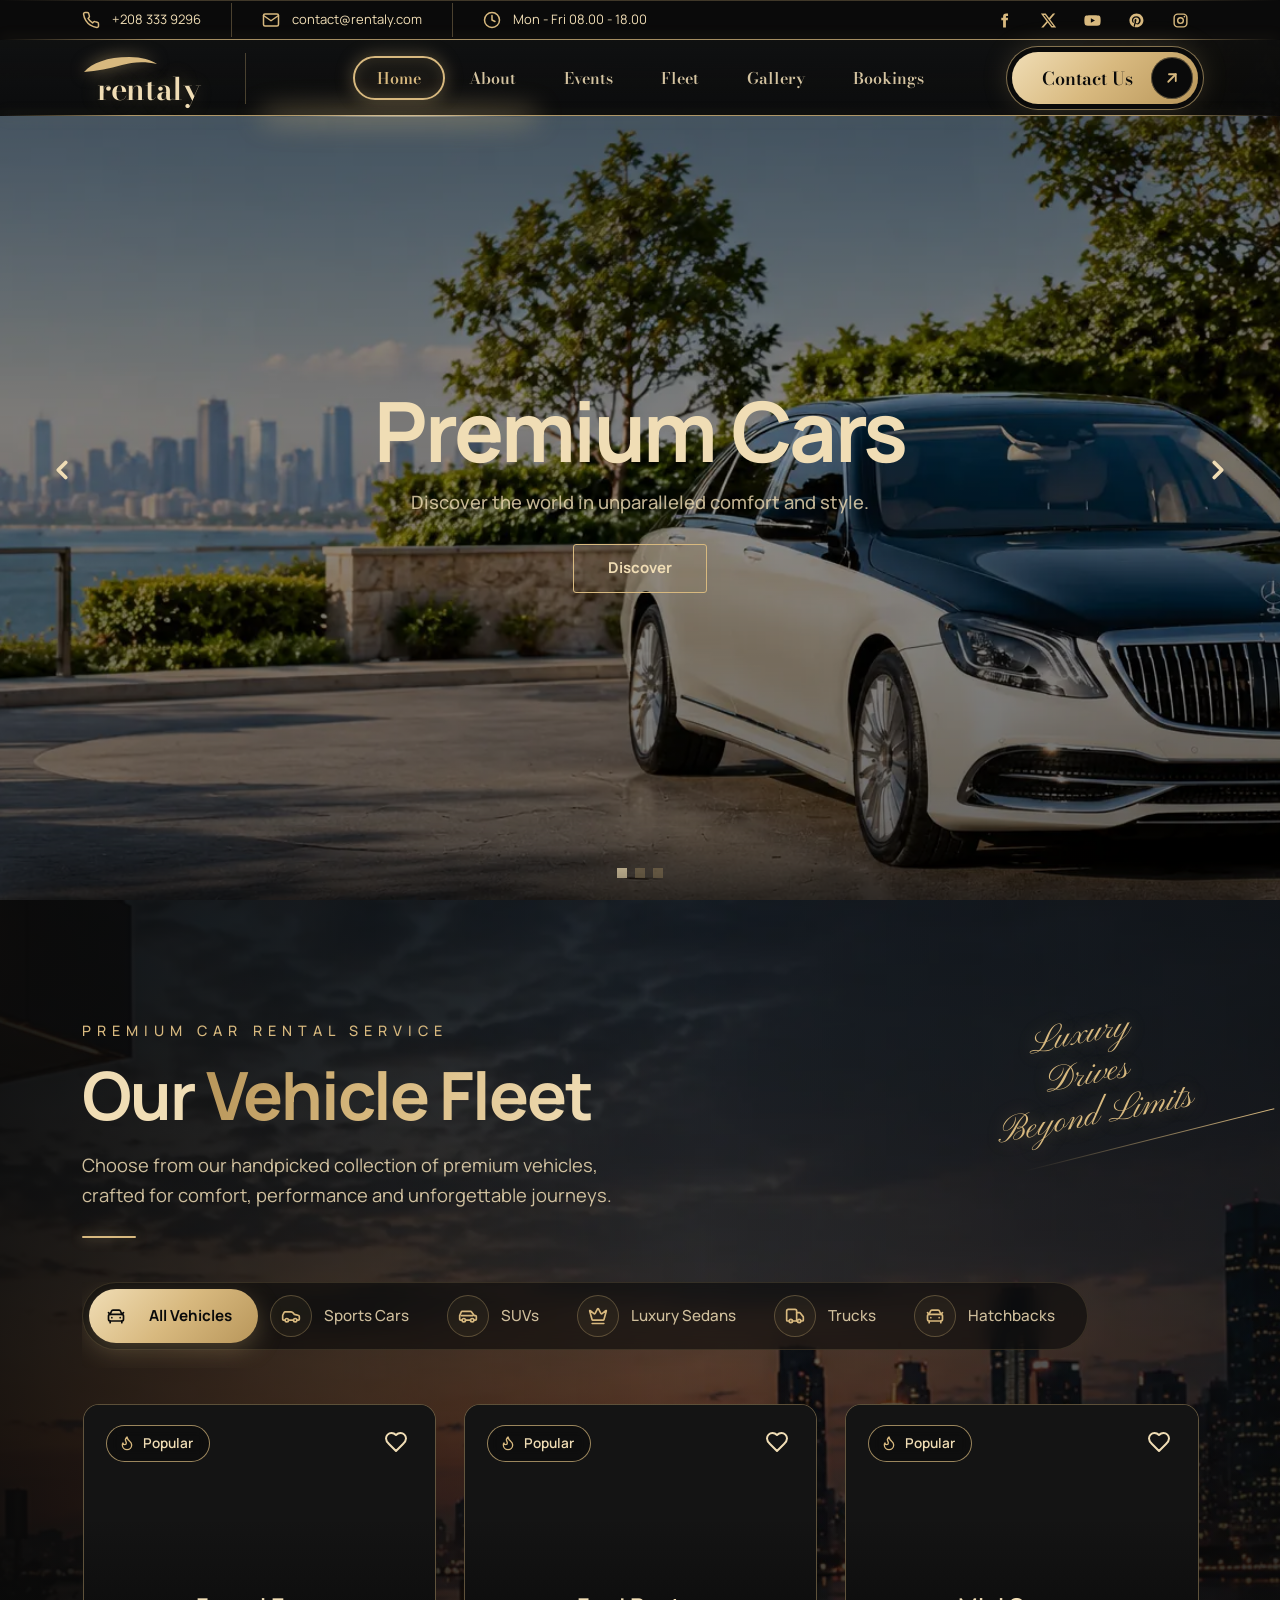
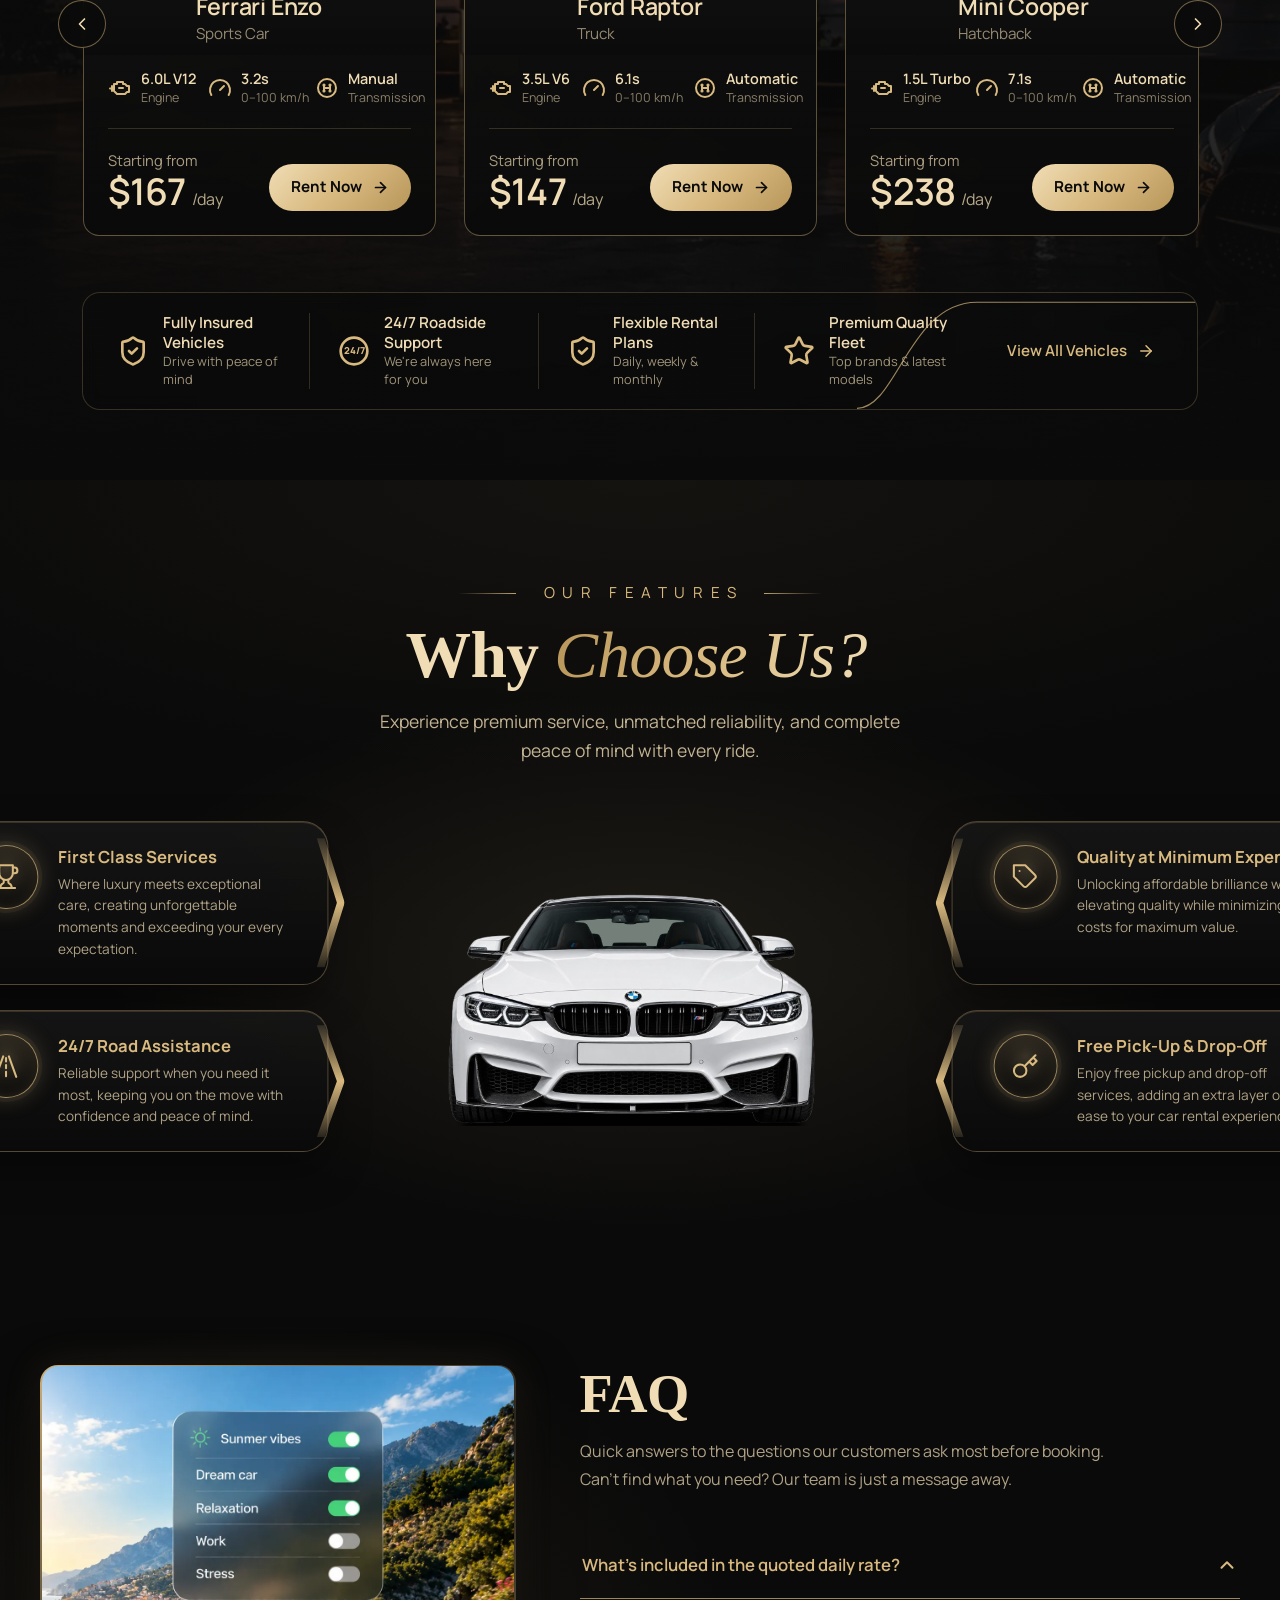
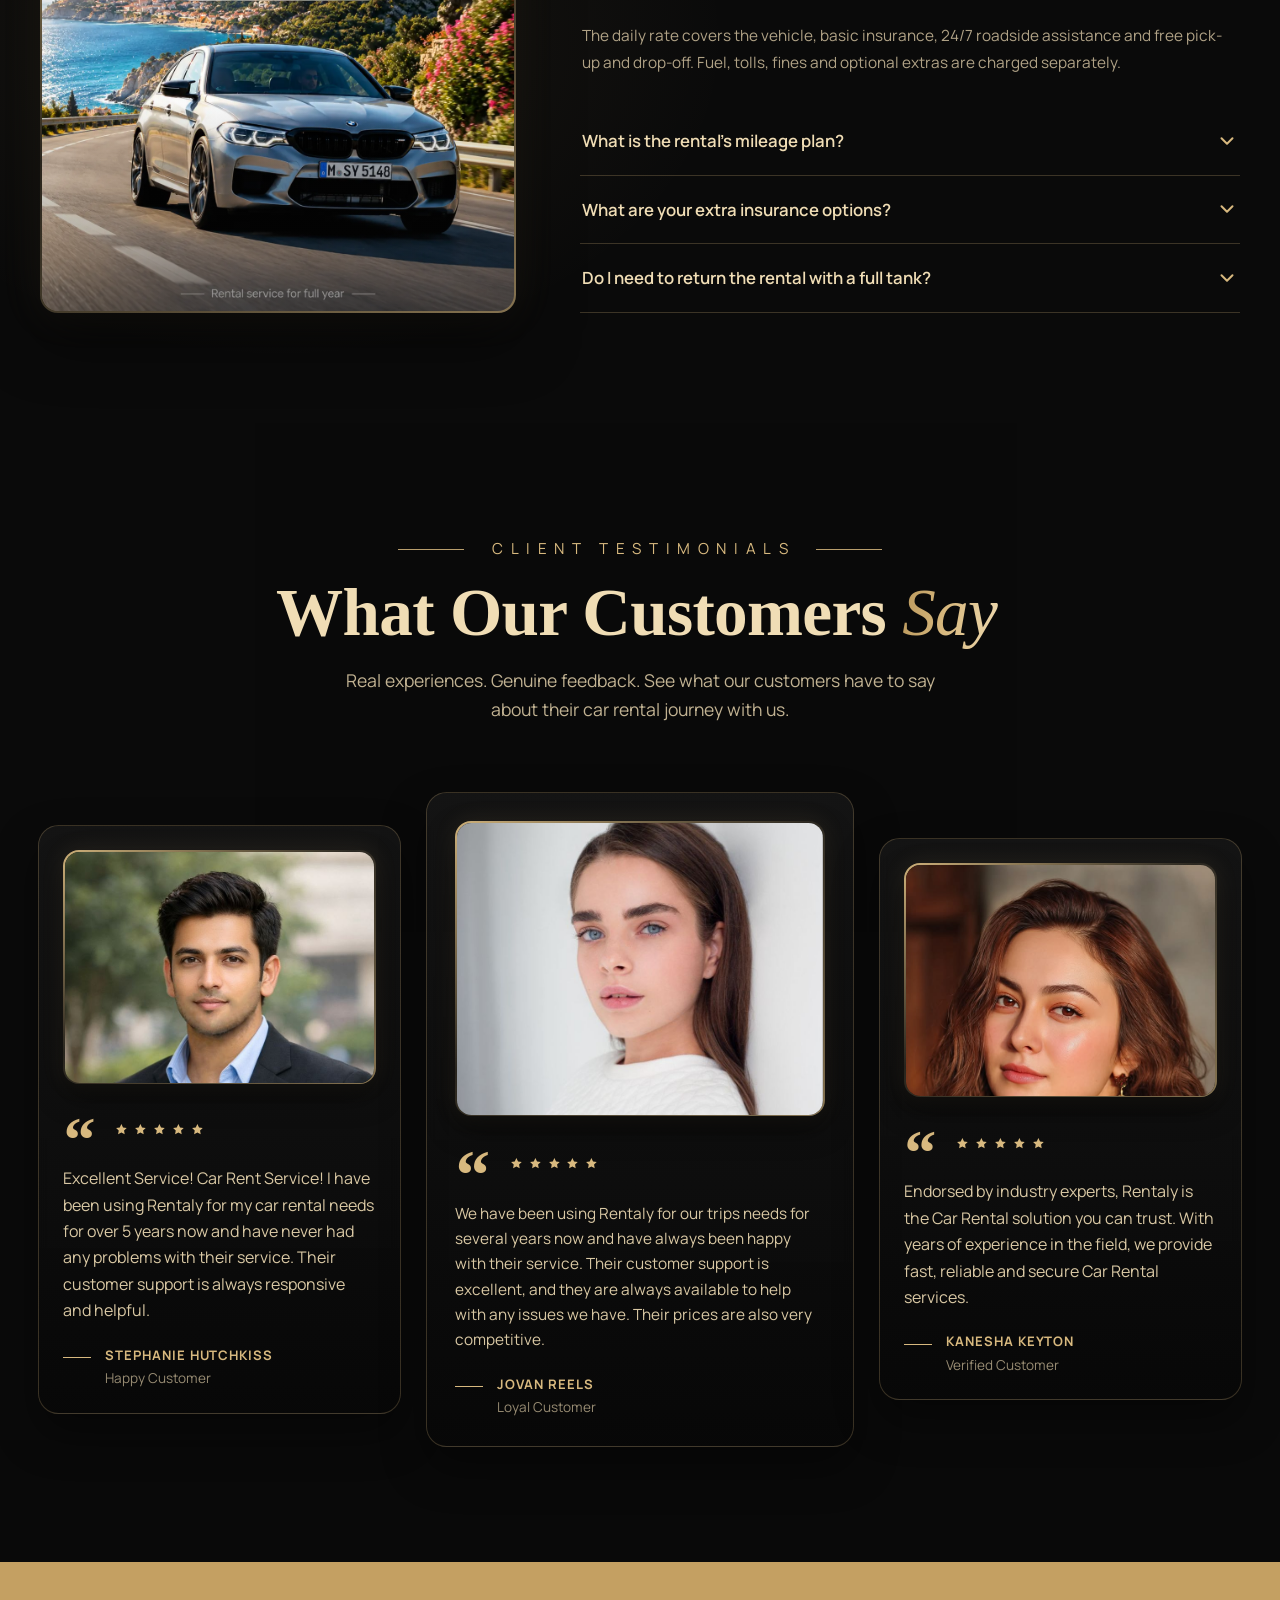
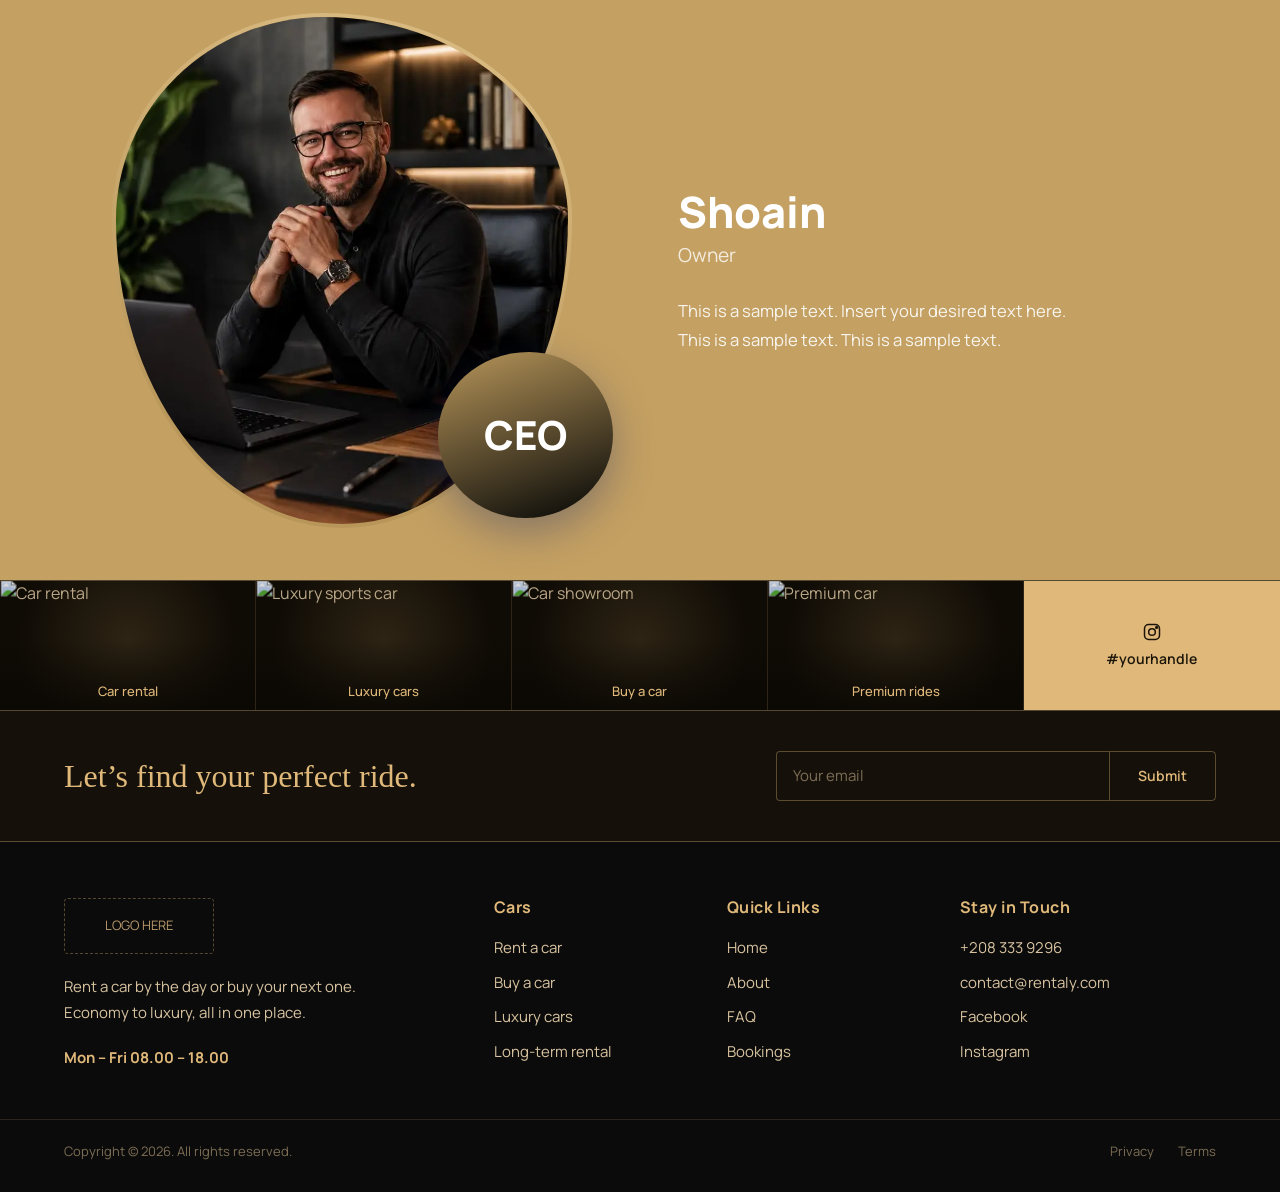
==== index.html @ 03b86ab5 "first commit" ====
<!DOCTYPE html>
<html lang="en">
<head>
  <meta charset="UTF-8">
  <meta name="viewport" content="width=device-width, initial-scale=1">
  <meta name="theme-color" content="#0a0a0a">
  <title>Rentaly - Premium Car Rental</title>

  <link rel="preconnect" href="https://fonts.googleapis.com">
  <link rel="preconnect" href="https://fonts.gstatic.com" crossorigin>
  <link href="https://fonts.googleapis.com/css2?family=Manrope:wght@400;500;600;700;800&family=Bodoni+Moda:wght@400;500;600;700&family=Pinyon+Script&display=swap" rel="stylesheet">
  <link href="https://cdn.jsdelivr.net/npm/bootstrap@5.3.3/dist/css/bootstrap.min.css" rel="stylesheet">
  <link rel="stylesheet" href="https://cdn.jsdelivr.net/npm/lenis@1.1.18/dist/lenis.css">
  <link rel="stylesheet" href="style.css">
  <link rel="stylesheet" href="fleet.css">
</head>
<body>

  <!-- Inline SVG sprite (no icon library needed) -->
  <svg width="0" height="0" style="position:absolute" aria-hidden="true" focusable="false">
    <defs>
      <symbol id="i-phone" viewBox="0 0 24 24"><path d="M22 16.9v3a2 2 0 0 1-2.2 2 19.8 19.8 0 0 1-8.6-3.1 19.5 19.5 0 0 1-6-6A19.8 19.8 0 0 1 2.1 4.2 2 2 0 0 1 4.1 2h3a2 2 0 0 1 2 1.7c.1 1 .4 1.9.7 2.8a2 2 0 0 1-.5 2.1L8.1 9.9a16 16 0 0 0 6 6l1.3-1.3a2 2 0 0 1 2.1-.4c.9.3 1.8.6 2.8.7a2 2 0 0 1 1.7 2z"/></symbol>
      <symbol id="i-mail" viewBox="0 0 24 24"><path d="M4 4h16a2 2 0 0 1 2 2v12a2 2 0 0 1-2 2H4a2 2 0 0 1-2-2V6a2 2 0 0 1 2-2z"/><polyline points="22,6 12,13 2,6"/></symbol>
      <symbol id="i-clock" viewBox="0 0 24 24"><circle cx="12" cy="12" r="10"/><polyline points="12 6 12 12 16 14"/></symbol>
      <symbol id="i-chevron-left" viewBox="0 0 24 24"><polyline points="15 18 9 12 15 6"/></symbol>
      <symbol id="i-chevron-right" viewBox="0 0 24 24"><polyline points="9 18 15 12 9 6"/></symbol>
      <symbol id="i-menu" viewBox="0 0 24 24"><line x1="3" y1="7" x2="21" y2="7"/><line x1="3" y1="12" x2="21" y2="12"/><line x1="3" y1="17" x2="21" y2="17"/></symbol>
      <symbol id="i-arrow-up-right" viewBox="0 0 24 24"><line x1="7" y1="17" x2="17" y2="7"/><polyline points="8 7 17 7 17 16"/></symbol>

      <!-- fleet section icons -->
      <symbol id="i-arrow-right" viewBox="0 0 24 24"><path d="M5 12h14"/><path d="m12 5 7 7-7 7"/></symbol>
      <symbol id="i-car" viewBox="0 0 24 24"><path d="M19 17h2c.6 0 1-.4 1-1v-3c0-.9-.7-1.7-1.5-1.9C18.7 10.6 16 10 16 10s-1.3-1.4-2.2-2.3c-.5-.4-1.1-.7-1.8-.7H5c-.6 0-1.1.4-1.4.9l-1.4 2.9A3.7 3.7 0 0 0 2 12v4c0 .6.4 1 1 1h2"/><circle cx="7" cy="17" r="2"/><path d="M9 17h6"/><circle cx="17" cy="17" r="2"/></symbol>
      <symbol id="i-car-front" viewBox="0 0 24 24"><path d="m21 8-2 2-1.5-3.7A2 2 0 0 0 15.646 5H8.4a2 2 0 0 0-1.903 1.257L5 10 3 8"/><path d="M7 14h.01"/><path d="M17 14h.01"/><rect width="18" height="8" x="3" y="10" rx="2"/><path d="M5 18v2"/><path d="M19 18v2"/></symbol>
      <symbol id="i-suv" viewBox="0 0 24 24"><path d="M5 17H3a1 1 0 0 1-1-1v-4.5l2-4.5a1 1 0 0 1 .9-.6h10.4a1 1 0 0 1 .8.4l3.4 4.7H21a1 1 0 0 1 1 1V16a1 1 0 0 1-1 1h-2"/><path d="M9 17h6"/><circle cx="7" cy="17" r="2"/><circle cx="17" cy="17" r="2"/><path d="M4 11.5h14"/></symbol>
      <symbol id="i-crown" viewBox="0 0 24 24"><path d="M11.562 3.266a.5.5 0 0 1 .876 0L15.39 8.87a1 1 0 0 0 1.516.294L21.183 5.5a.5.5 0 0 1 .798.519l-2.834 10.246a1 1 0 0 1-.956.734H5.81a1 1 0 0 1-.957-.734L2.02 6.02a.5.5 0 0 1 .798-.519l4.276 3.664a1 1 0 0 0 1.516-.294z"/><path d="M5 21h14"/></symbol>
      <symbol id="i-truck" viewBox="0 0 24 24"><path d="M14 18V6a2 2 0 0 0-2-2H4a2 2 0 0 0-2 2v11a1 1 0 0 0 1 1h2"/><path d="M15 18H9"/><path d="M19 18h2a1 1 0 0 0 1-1v-3.65a1 1 0 0 0-.22-.624l-3.48-4.35A1 1 0 0 0 17.52 8H14"/><circle cx="17" cy="18" r="2"/><circle cx="7" cy="18" r="2"/></symbol>
      <symbol id="i-flame" viewBox="0 0 24 24"><path d="M8.5 14.5A2.5 2.5 0 0 0 11 12c0-1.38-.5-2-1-3-1.072-2.143-.224-4.054 2-6 .5 2.5 2 4.9 4 6.5 2 1.6 3 3.5 3 5.5a7 7 0 1 1-14 0c0-1.153.433-2.294 1-3a2.5 2.5 0 0 0 2.5 2.5z"/></symbol>
      <symbol id="i-heart" viewBox="0 0 24 24"><path d="M19 14c1.49-1.46 3-3.21 3-5.5A5.5 5.5 0 0 0 16.5 3c-1.76 0-3 .5-4.5 2-1.5-1.5-2.74-2-4.5-2A5.5 5.5 0 0 0 2 8.5c0 2.3 1.5 4.05 3 5.5l7 7Z"/></symbol>
      <symbol id="i-engine" viewBox="0 0 24 24"><path d="M4 10v5"/><path d="M2 12.5h2"/><path d="M6 8h3V6h6v2h2l2 2h2v6h-2l-2 2H9l-3-3z"/><path d="M11 12h4"/></symbol>
      <symbol id="i-gauge" viewBox="0 0 24 24"><path d="m12 14 4-4"/><path d="M3.34 19a10 10 0 1 1 17.32 0"/></symbol>
      <symbol id="i-gear" viewBox="0 0 24 24"><circle cx="12" cy="12" r="9"/><circle cx="9" cy="9" r=".6"/><circle cx="15" cy="9" r=".6"/><circle cx="9" cy="15" r=".6"/><circle cx="15" cy="15" r=".6"/><path d="M9 9v6M15 9v6M9 12h6"/></symbol>
      <symbol id="i-shield-check" viewBox="0 0 24 24"><path d="M20 13c0 5-3.5 7.5-7.66 8.95a1 1 0 0 1-.67-.01C7.5 20.5 4 18 4 13V6a1 1 0 0 1 1-1c2 0 4.5-1.2 6.24-2.72a1.17 1.17 0 0 1 1.52 0C14.51 3.81 17 5 19 5a1 1 0 0 1 1 1z"/><path d="m9 12 2 2 4-4"/></symbol>
      <symbol id="i-support" viewBox="0 0 24 24"><circle cx="12" cy="12" r="10"/><text x="12" y="14.6" text-anchor="middle" font-size="7.2" font-weight="800" font-family="Manrope, sans-serif" fill="currentColor" stroke="none">24/7</text></symbol>
      <symbol id="i-star" viewBox="0 0 24 24"><path d="M11.525 2.295a.53.53 0 0 1 .95 0l2.31 4.679a2.123 2.123 0 0 0 1.595 1.16l5.166.756a.53.53 0 0 1 .294.904l-3.736 3.638a2.123 2.123 0 0 0-.611 1.878l.882 5.14a.53.53 0 0 1-.771.56l-4.618-2.428a2.122 2.122 0 0 0-1.973 0L6.396 21.01a.53.53 0 0 1-.77-.56l.881-5.139a2.122 2.122 0 0 0-.611-1.879L2.16 9.795a.53.53 0 0 1 .294-.906l5.165-.755a2.122 2.122 0 0 0 1.597-1.16z"/></symbol>

      <symbol id="i-facebook" viewBox="0 0 24 24"><path d="M14 8V6.5c0-.7.2-1 1.1-1H17V2h-2.6C11.3 2 10 3.7 10 6.2V8H7.5v3.5H10V22h4V11.5h2.7L17 8h-3z"/></symbol>
      <symbol id="i-x" viewBox="0 0 24 24"><path d="M18.244 2.25h3.308l-7.227 8.26 8.502 11.24H16.17l-5.214-6.817L4.99 21.75H1.68l7.73-8.835L1.254 2.25H8.08l4.713 6.231zm-1.161 17.52h1.833L7.084 4.126H5.117z"/></symbol>
      <symbol id="i-youtube" viewBox="0 0 24 24"><path d="M23 7.2a3 3 0 0 0-2.1-2.1C19 4.6 12 4.6 12 4.6s-7 0-8.9.5A3 3 0 0 0 1 7.2C.5 9.1.5 12 .5 12s0 2.9.5 4.8a3 3 0 0 0 2.1 2.1c1.9.5 8.9.5 8.9.5s7 0 8.9-.5a3 3 0 0 0 2.1-2.1c.5-1.9.5-4.8.5-4.8s0-2.9-.5-4.8zM9.7 15.3V8.7l5.8 3.3-5.8 3.3z"/></symbol>
      <symbol id="i-pinterest" viewBox="0 0 24 24"><path d="M12 2C6.5 2 2 6.5 2 12c0 4.2 2.6 7.8 6.3 9.2-.1-.8-.2-2 0-2.9l1.1-4.6s-.3-.6-.3-1.4c0-1.3.8-2.3 1.7-2.3.8 0 1.2.6 1.2 1.3 0 .8-.5 2-.8 3.1-.2.9.5 1.7 1.4 1.7 1.7 0 3-1.8 3-4.4 0-2.3-1.7-3.9-4-3.9-2.7 0-4.3 2-4.3 4.1 0 .8.3 1.7.7 2.2.1.1.1.2.1.3l-.3 1.1c0 .2-.1.2-.3.1-1.2-.6-2-2.4-2-3.8 0-3.1 2.2-5.9 6.4-5.9 3.4 0 6 2.4 6 5.6 0 3.3-2.1 6-5 6-1 0-1.9-.5-2.2-1.1l-.6 2.3c-.2.8-.8 1.9-1.2 2.5.9.3 1.9.4 2.9.4 5.5 0 10-4.5 10-10S17.5 2 12 2z"/></symbol>
      <symbol id="i-instagram" viewBox="0 0 24 24"><rect x="3" y="3" width="18" height="18" rx="5" fill="none" stroke="currentColor" stroke-width="2"/><circle cx="12" cy="12" r="4" fill="none" stroke="currentColor" stroke-width="2"/><circle cx="17.5" cy="6.5" r="1.2" fill="currentColor" stroke="none"/></symbol>
    </defs>
  </svg>

  <!-- ========== HEADER (TOP BAR + NAVBAR) - stays above the sticky hero ========== -->
  <header class="rt-header">

  <!-- ========== TOP BAR ========== -->
  <div class="rt-topbar">
    <div class="container">
      <div class="rt-topbar__inner">
        <ul class="rt-topbar__info">
          <li>
            <svg class="rt-ic" aria-hidden="true"><use href="#i-phone"/></svg>
            <a href="tel:+2083339296">+208 333 9296</a>
          </li>
          <li class="d-none d-md-flex">
            <svg class="rt-ic" aria-hidden="true"><use href="#i-mail"/></svg>
            <a href="mailto:contact@rentaly.com">contact@rentaly.com</a>
          </li>
          <li class="d-none d-lg-flex">
            <svg class="rt-ic" aria-hidden="true"><use href="#i-clock"/></svg>
            <span>Mon - Fri 08.00 - 18.00</span>
          </li>
        </ul>

        <ul class="rt-topbar__social">
          <li><a href="#" aria-label="Facebook"><svg class="rt-ic rt-ic--fill" aria-hidden="true"><use href="#i-facebook"/></svg></a></li>
          <li><a href="#" aria-label="X / Twitter"><svg class="rt-ic rt-ic--fill" aria-hidden="true"><use href="#i-x"/></svg></a></li>
          <li><a href="#" aria-label="YouTube"><svg class="rt-ic rt-ic--fill" aria-hidden="true"><use href="#i-youtube"/></svg></a></li>
          <li><a href="#" aria-label="Pinterest"><svg class="rt-ic rt-ic--fill" aria-hidden="true"><use href="#i-pinterest"/></svg></a></li>
          <li><a href="#" aria-label="Instagram"><svg class="rt-ic rt-ic--fill" aria-hidden="true"><use href="#i-instagram"/></svg></a></li>
        </ul>
      </div>
    </div>
  </div>

    <!-- ========== NAVBAR ========== -->
    <nav class="rt-nav navbar-expand-lg" aria-label="Main navigation">
      <div class="container">
        <div class="rt-nav__bar">

          <!-- Logo: replace this block with your own logo <img> -->
          <a class="rt-logo" href="index.html" aria-label="Rentaly home">
            <svg class="rt-logo__swoosh" viewBox="0 0 160 46" aria-hidden="true">
              <path d="M4 38C20 20 50 8 95 8c25 0 43 6 55 14-25-6-50-4-70 2C55 31 30 36 4 38z" fill="currentColor"/>
            </svg>
            <span class="rt-logo__text">rentaly</span>
          </a>

          <button class="navbar-toggler rt-toggler" type="button" data-bs-toggle="collapse" data-bs-target="#rtNav" aria-controls="rtNav" aria-expanded="false" aria-label="Toggle navigation">
            <svg class="rt-ic" aria-hidden="true"><use href="#i-menu"/></svg>
          </button>

          <div class="collapse navbar-collapse" id="rtNav">

            <div class="rt-nav__links">
              <span class="rt-nav__pill" aria-hidden="true"></span>
              <ul class="navbar-nav">
                <li class="nav-item"><a class="nav-link active" aria-current="page" href="index.html">Home</a></li>
                <li class="nav-item"><a class="nav-link" href="about.html">About</a></li>
                <li class="nav-item"><a class="nav-link" href="faq.html">Events</a></li>
                <li class="nav-item"><a class="nav-link" href="faq.html">Fleet</a></li>
                <li class="nav-item"><a class="nav-link" href="bookings.html">Gallery</a></li>
                <li class="nav-item"><a class="nav-link" href="bookings.html">Bookings</a></li>
              
              </ul>
            </div>

            <a class="rt-btn-contact" href="contact.html">
              <span class="rt-btn-contact__label">Contact Us</span>
              <span class="rt-btn-contact__icon"><svg class="rt-ic" aria-hidden="true"><use href="#i-arrow-up-right"/></svg></span>
            </a>

          </div>
        </div>
      </div>
    </nav>

  </header>

  <!-- ========== HERO (sticky - next section slides over it) ========== -->
  <section class="rt-hero">

    <!-- Carousel -->
    <div id="rtHeroCarousel" class="carousel slide carousel-fade rt-carousel" data-bs-ride="carousel" data-bs-interval="5000" data-bs-pause="false">

      <div class="carousel-indicators">
        <button type="button" data-bs-target="#rtHeroCarousel" data-bs-slide-to="0" class="active" aria-current="true" aria-label="Slide 1"></button>
        <button type="button" data-bs-target="#rtHeroCarousel" data-bs-slide-to="1" aria-label="Slide 2"></button>
        <button type="button" data-bs-target="#rtHeroCarousel" data-bs-slide-to="2" aria-label="Slide 3"></button>
      </div>

      <div class="carousel-inner">

        <!-- Slide 1 : apni image ka path yahan change karo -->
        <div class="carousel-item active rt-slide" style="background-image:url('herobg1.webp')">
          <div class="rt-slide__content">
            <h1 class="rt-slide__title">Premium Cars</h1>
            <p class="rt-slide__text">Discover the world in unparalleled comfort and style.</p>
            <a href="#" class="rt-btn-discover">Discover</a>
          </div>
        </div>

        <!-- Slide 2 -->
        <div class="carousel-item rt-slide" style="background-image:url('herobg2.webp')">
          <div class="rt-slide__content">
            <h1 class="rt-slide__title">Luxury Cars</h1>
            <p class="rt-slide__text">Arrive in elegance with a fleet built for every occasion.</p>
            <a href="#" class="rt-btn-discover">Discover</a>
          </div>
        </div>

        <!-- Slide 3 -->
        <div class="carousel-item rt-slide" style="background-image:url('herobg3.webp')">
          <div class="rt-slide__content">
            <h1 class="rt-slide__title">Family Cars</h1>
            <p class="rt-slide__text">Spacious, safe and ready for every road trip.</p>
            <a href="#" class="rt-btn-discover">Discover</a>
          </div>
        </div>

      </div>

      <button class="rt-ctrl rt-ctrl--prev" type="button" data-bs-target="#rtHeroCarousel" data-bs-slide="prev" aria-label="Previous slide">
        <svg class="rt-ic" aria-hidden="true"><use href="#i-chevron-left"/></svg>
      </button>
      <button class="rt-ctrl rt-ctrl--next" type="button" data-bs-target="#rtHeroCarousel" data-bs-slide="next" aria-label="Next slide">
        <svg class="rt-ic" aria-hidden="true"><use href="#i-chevron-right"/></svg>
      </button>
    </div>

    <!-- dark shade that fades in while the next section covers the hero -->
    <div class="rt-hero__shade" aria-hidden="true"></div>

  </section>

  <!-- ========== OUR VEHICLE FLEET ==========
       "rt-cover" = slides over the sticky hero (must stay directly after the hero section).
       Images: section background -> images/fleet-bg.jpg
               car photos          -> images/fleet/*.jpg
               brand logos         -> images/brands/*.png
       Names, specs and prices below are sample data - edit them. -->
  <section class="rt-cover rt-fleet" id="fleet" aria-labelledby="rtFleetTitle" style="background-image:url('fleetbg.webp')">

  <div class="container rt-fleet__inner">

    <!-- Heading -->

    <div class="rt-fleet__head">

      <p class="rt-fleet__eyebrow">Premium Car Rental Service</p>

      <h2 class="rt-fleet__title" id="rtFleetTitle">Our <span>Vehicle Fleet</span></h2>

      <p class="rt-fleet__lead">Choose from our handpicked collection of premium vehicles, crafted for comfort, performance and unforgettable journeys.</p>

      <span class="rt-fleet__rule" aria-hidden="true"></span>

    </div>

    <p class="rt-fleet__script" aria-hidden="true">Luxury<br>Drives<br>Beyond Limits</p>


    <!-- Filter tabs -->

    <div class="rt-fleet__filters-wrap">

      <div class="rt-fleet__filters" role="group" aria-label="Filter vehicles by type">

        <button class="rt-fleet__filter" type="button" data-filter="all" aria-pressed="true">
          <span class="rt-fleet__filter-ic"><svg class="rt-ic" aria-hidden="true"><use href="#i-car-front"/></svg></span>All Vehicles
        </button>

        <button class="rt-fleet__filter" type="button" data-filter="sports" aria-pressed="false">
          <span class="rt-fleet__filter-ic"><svg class="rt-ic" aria-hidden="true"><use href="#i-car"/></svg></span>Sports Cars
        </button>

        <button class="rt-fleet__filter" type="button" data-filter="suv" aria-pressed="false">
          <span class="rt-fleet__filter-ic"><svg class="rt-ic" aria-hidden="true"><use href="#i-suv"/></svg></span>SUVs
        </button>

        <button class="rt-fleet__filter" type="button" data-filter="luxury" aria-pressed="false">
          <span class="rt-fleet__filter-ic"><svg class="rt-ic" aria-hidden="true"><use href="#i-crown"/></svg></span>Luxury Sedans
        </button>

        <button class="rt-fleet__filter" type="button" data-filter="truck" aria-pressed="false">
          <span class="rt-fleet__filter-ic"><svg class="rt-ic" aria-hidden="true"><use href="#i-truck"/></svg></span>Trucks
        </button>

        <button class="rt-fleet__filter" type="button" data-filter="hatchback" aria-pressed="false">
          <span class="rt-fleet__filter-ic"><svg class="rt-ic" aria-hidden="true"><use href="#i-car-front"/></svg></span>Hatchbacks
        </button>

      </div>

    </div>


    <!-- Cards slider -->

    <div class="rt-fleet__stage">

      <button class="rt-fleet__arrow rt-fleet__arrow--prev" type="button" aria-label="Previous vehicles">
        <svg class="rt-ic" aria-hidden="true"><use href="#i-chevron-left"/></svg>
      </button>


      <div class="rt-fleet__track" tabindex="0" aria-label="Vehicle list">


        <!-- Card 1 -->

        <article class="rt-car" data-category="sports">

          <div class="rt-car__media">
            <img src="https://images.unsplash.com/photo-1778959686627-4b77ad253447?auto=format&fit=crop&w=1200&q=85" alt="Ferrari Enzo">

            <span class="rt-car__badge"><svg class="rt-ic" aria-hidden="true"><use href="#i-flame"/></svg>Popular</span>

            <button class="rt-car__like" type="button" aria-pressed="false" aria-label="Save Ferrari Enzo"><svg class="rt-ic" aria-hidden="true"><use href="#i-heart"/></svg></button>
          </div>

          <div class="rt-car__body">

            <div class="rt-car__id">

              <span class="rt-car__brand"><img src="images/brands/ferrari.png" alt="Ferrari"></span>

              <div>
                <h3 class="rt-car__name">Ferrari Enzo</h3>
                <p class="rt-car__type">Sports Car</p>
              </div>

            </div>

            <ul class="rt-car__specs">
              <li><svg class="rt-ic" aria-hidden="true"><use href="#i-engine"/></svg><span><strong>6.0L V12</strong><small>Engine</small></span></li>
              <li><svg class="rt-ic" aria-hidden="true"><use href="#i-gauge"/></svg><span><strong>3.2s</strong><small>0–100 km/h</small></span></li>
              <li><svg class="rt-ic" aria-hidden="true"><use href="#i-gear"/></svg><span><strong>Manual</strong><small>Transmission</small></span></li>
            </ul>

            <div class="rt-car__foot">

              <div>
                <span class="rt-car__from">Starting from</span>
                <p class="rt-car__price"><strong>$167</strong><span>/day</span></p>
              </div>

              <a class="rt-car__btn" href="bookings.html?car=ferrari-enzo">Rent Now <svg class="rt-ic" aria-hidden="true"><use href="#i-arrow-right"/></svg></a>

            </div>

          </div>

        </article>


        <!-- Card 2 -->

        <article class="rt-car" data-category="truck">

          <div class="rt-car__media">
            <img src="https://images.unsplash.com/photo-1746939802190-842f8daee728?auto=format&fit=crop&w=1200&q=85" alt="Ford Raptor">

            <span class="rt-car__badge"><svg class="rt-ic" aria-hidden="true"><use href="#i-flame"/></svg>Popular</span>

            <button class="rt-car__like" type="button" aria-pressed="false" aria-label="Save Ford Raptor"><svg class="rt-ic" aria-hidden="true"><use href="#i-heart"/></svg></button>
          </div>

          <div class="rt-car__body">

            <div class="rt-car__id">

              <span class="rt-car__brand"><img src="images/brands/ford.png" alt="Ford"></span>

              <div>
                <h3 class="rt-car__name">Ford Raptor</h3>
                <p class="rt-car__type">Truck</p>
              </div>

            </div>

            <ul class="rt-car__specs">
              <li><svg class="rt-ic" aria-hidden="true"><use href="#i-engine"/></svg><span><strong>3.5L V6</strong><small>Engine</small></span></li>
              <li><svg class="rt-ic" aria-hidden="true"><use href="#i-gauge"/></svg><span><strong>6.1s</strong><small>0–100 km/h</small></span></li>
              <li><svg class="rt-ic" aria-hidden="true"><use href="#i-gear"/></svg><span><strong>Automatic</strong><small>Transmission</small></span></li>
            </ul>

            <div class="rt-car__foot">

              <div>
                <span class="rt-car__from">Starting from</span>
                <p class="rt-car__price"><strong>$147</strong><span>/day</span></p>
              </div>

              <a class="rt-car__btn" href="bookings.html?car=ford-raptor">Rent Now <svg class="rt-ic" aria-hidden="true"><use href="#i-arrow-right"/></svg></a>

            </div>

          </div>

        </article>


        <!-- Card 3 -->

        <article class="rt-car" data-category="hatchback">

          <div class="rt-car__media">
            <img src="https://images.unsplash.com/photo-1566405327330-edd40c598785?auto=format&fit=crop&w=1200&q=85" alt="Mini Cooper">

            <span class="rt-car__badge"><svg class="rt-ic" aria-hidden="true"><use href="#i-flame"/></svg>Popular</span>

            <button class="rt-car__like" type="button" aria-pressed="false" aria-label="Save Mini Cooper"><svg class="rt-ic" aria-hidden="true"><use href="#i-heart"/></svg></button>
          </div>

          <div class="rt-car__body">

            <div class="rt-car__id">

              <span class="rt-car__brand"><img src="images/brands/mini.png" alt="Mini"></span>

              <div>
                <h3 class="rt-car__name">Mini Cooper</h3>
                <p class="rt-car__type">Hatchback</p>
              </div>

            </div>

            <ul class="rt-car__specs">
              <li><svg class="rt-ic" aria-hidden="true"><use href="#i-engine"/></svg><span><strong>1.5L Turbo</strong><small>Engine</small></span></li>
              <li><svg class="rt-ic" aria-hidden="true"><use href="#i-gauge"/></svg><span><strong>7.1s</strong><small>0–100 km/h</small></span></li>
              <li><svg class="rt-ic" aria-hidden="true"><use href="#i-gear"/></svg><span><strong>Automatic</strong><small>Transmission</small></span></li>
            </ul>

            <div class="rt-car__foot">

              <div>
                <span class="rt-car__from">Starting from</span>
                <p class="rt-car__price"><strong>$238</strong><span>/day</span></p>
              </div>

              <a class="rt-car__btn" href="bookings.html?car=mini-cooper">Rent Now <svg class="rt-ic" aria-hidden="true"><use href="#i-arrow-right"/></svg></a>

            </div>

          </div>

        </article>


        <!-- Card 4 (sample - SUV) -->

        <article class="rt-car" data-category="suv">

          <div class="rt-car__media">
            <img src="https://images.unsplash.com/photo-1681785854732-6efba41a1b56?auto=format&fit=crop&w=1200&q=85" alt="Range Rover Sport">

            <button class="rt-car__like" type="button" aria-pressed="false" aria-label="Save Range Rover Sport"><svg class="rt-ic" aria-hidden="true"><use href="#i-heart"/></svg></button>
          </div>

          <div class="rt-car__body">

            <div class="rt-car__id">

              <span class="rt-car__brand"><img src="images/brands/land-rover.png" alt="Land Rover"></span>

              <div>
                <h3 class="rt-car__name">Range Rover Sport</h3>
                <p class="rt-car__type">SUV</p>
              </div>

            </div>

            <ul class="rt-car__specs">
              <li><svg class="rt-ic" aria-hidden="true"><use href="#i-engine"/></svg><span><strong>3.0L I6</strong><small>Engine</small></span></li>
              <li><svg class="rt-ic" aria-hidden="true"><use href="#i-gauge"/></svg><span><strong>5.8s</strong><small>0–100 km/h</small></span></li>
              <li><svg class="rt-ic" aria-hidden="true"><use href="#i-gear"/></svg><span><strong>Automatic</strong><small>Transmission</small></span></li>
            </ul>

            <div class="rt-car__foot">

              <div>
                <span class="rt-car__from">Starting from</span>
                <p class="rt-car__price"><strong>$189</strong><span>/day</span></p>
              </div>

              <a class="rt-car__btn" href="bookings.html?car=range-rover-sport">Rent Now <svg class="rt-ic" aria-hidden="true"><use href="#i-arrow-right"/></svg></a>

            </div>

          </div>

        </article>


        <!-- Card 5 (sample - Luxury Sedan) -->

        <article class="rt-car" data-category="luxury">

          <div class="rt-car__media">
            <img src="https://images.unsplash.com/photo-1764089859662-7b4773dff85b?auto=format&fit=crop&w=1200&q=85" alt="Mercedes S-Class">

            <button class="rt-car__like" type="button" aria-pressed="false" aria-label="Save Mercedes S-Class"><svg class="rt-ic" aria-hidden="true"><use href="#i-heart"/></svg></button>
          </div>

          <div class="rt-car__body">

            <div class="rt-car__id">

              <span class="rt-car__brand"><img src="images/brands/mercedes.png" alt="Mercedes-Benz"></span>

              <div>
                <h3 class="rt-car__name">Mercedes S-Class</h3>
                <p class="rt-car__type">Luxury Sedan</p>
              </div>

            </div>

            <ul class="rt-car__specs">
              <li><svg class="rt-ic" aria-hidden="true"><use href="#i-engine"/></svg><span><strong>3.0L I6</strong><small>Engine</small></span></li>
              <li><svg class="rt-ic" aria-hidden="true"><use href="#i-gauge"/></svg><span><strong>5.1s</strong><small>0–100 km/h</small></span></li>
              <li><svg class="rt-ic" aria-hidden="true"><use href="#i-gear"/></svg><span><strong>Automatic</strong><small>Transmission</small></span></li>
            </ul>

            <div class="rt-car__foot">

              <div>
                <span class="rt-car__from">Starting from</span>
                <p class="rt-car__price"><strong>$265</strong><span>/day</span></p>
              </div>

              <a class="rt-car__btn" href="bookings.html?car=mercedes-s-class">Rent Now <svg class="rt-ic" aria-hidden="true"><use href="#i-arrow-right"/></svg></a>

            </div>

          </div>

        </article>


      </div>


      <button class="rt-fleet__arrow rt-fleet__arrow--next" type="button" aria-label="Next vehicles">
        <svg class="rt-ic" aria-hidden="true"><use href="#i-chevron-right"/></svg>
      </button>


      <p class="rt-fleet__empty" hidden>No vehicles in this category yet.</p>

    </div>


    <!-- Perks bar -->

    <div class="rt-fleet__features">

      <ul class="rt-fleet__perks">

        <li>
          <svg class="rt-ic" aria-hidden="true"><use href="#i-shield-check"/></svg>
          <div><strong>Fully Insured Vehicles</strong><span>Drive with peace of mind</span></div>
        </li>

        <li>
          <svg class="rt-ic" aria-hidden="true"><use href="#i-support"/></svg>
          <div><strong>24/7 Roadside Support</strong><span>We're always here for you</span></div>
        </li>

        <li>
          <svg class="rt-ic" aria-hidden="true"><use href="#i-shield-check"/></svg>
          <div><strong>Flexible Rental Plans</strong><span>Daily, weekly &amp; monthly</span></div>
        </li>

        <li>
          <svg class="rt-ic" aria-hidden="true"><use href="#i-star"/></svg>
          <div><strong>Premium Quality Fleet</strong><span>Top brands &amp; latest models</span></div>
        </li>

      </ul>


      <a class="rt-fleet__all" href="cars.html">View All Vehicles <svg class="rt-ic" aria-hidden="true"><use href="#i-arrow-right"/></svg></a>


      <svg class="rt-fleet__curve" viewBox="0 0 340 100" preserveAspectRatio="none" aria-hidden="true">
        <path d="M0 100 C 40 100, 52 8, 120 8 L 340 8" fill="none" stroke="currentColor" stroke-width="1.2" vector-effect="non-scaling-stroke"/>
      </svg>

    </div>

  </div>

</section>
<!-- ================= SECTION START ================= -->
<section class="wcu" id="why-choose-us" aria-labelledby="wcuTitle">
  <div class="wcu__inner">

    <header class="wcu__head">
      <p class="wcu__eyebrow"><span>Our Features</span></p>
      <h2 class="wcu__title" id="wcuTitle">Why <em>Choose Us?</em></h2>
      <p class="wcu__lead">Experience premium service, unmatched reliability, and complete peace of mind with every ride.</p>
    </header>

    <div class="wcu__grid">

      <!-- Center: CAR IMAGE
           size / position badalni ho to why-choose-us.css me .wcu ke andar
           --wcu-car-scale aur --wcu-car-y change karo -->
      <div class="wcu__car">
        <div class="wcu__slot">
          <img src="image-removebg-preview (1).png" alt="Premium rental car">
        </div>
      </div>

      <!-- Left top -->
      <article class="wcu-card wcu-card--l1">
        <span class="wcu-card__icon" aria-hidden="true">
          <svg viewBox="0 0 24 24"><path d="M6 9H4.5a2.5 2.5 0 0 1 0-5H6"/><path d="M18 9h1.5a2.5 2.5 0 0 0 0-5H18"/><path d="M4 22h16"/><path d="M10 14.66V17c0 .55-.47.98-.97 1.21C7.85 18.75 7 20.24 7 22"/><path d="M14 14.66V17c0 .55.47.98.97 1.21C16.15 18.75 17 20.24 17 22"/><path d="M18 2H6v7a6 6 0 0 0 12 0V2Z"/></svg>
        </span>
        <div class="wcu-card__body">
          <h3 class="wcu-card__title">First Class Services</h3>
          <p class="wcu-card__text">Where luxury meets exceptional care, creating unforgettable moments and exceeding your every expectation.</p>
        </div>
      </article>

      <!-- Left bottom -->
      <article class="wcu-card wcu-card--l2">
        <span class="wcu-card__icon" aria-hidden="true">
          <svg viewBox="0 0 24 24"><path d="M9.5 3 3 21"/><path d="M14.5 3 21 21"/><path d="M12 4.5v3"/><path d="M12 10.5v3"/><path d="M12 16.5v4"/></svg>
        </span>
        <div class="wcu-card__body">
          <h3 class="wcu-card__title">24/7 Road Assistance</h3>
          <p class="wcu-card__text">Reliable support when you need it most, keeping you on the move with confidence and peace of mind.</p>
        </div>
      </article>

      <!-- Right top -->
      <article class="wcu-card wcu-card--r1">
        <span class="wcu-card__icon" aria-hidden="true">
          <svg viewBox="0 0 24 24"><path d="M20.59 13.41l-7.17 7.17a2 2 0 0 1-2.83 0L2 12V2h10l8.59 8.59a2 2 0 0 1 0 2.82z"/><line x1="7" y1="7" x2="7.01" y2="7"/></svg>
        </span>
        <div class="wcu-card__body">
          <h3 class="wcu-card__title">Quality at Minimum Expense</h3>
          <p class="wcu-card__text">Unlocking affordable brilliance with elevating quality while minimizing costs for maximum value.</p>
        </div>
      </article>

      <!-- Right bottom -->
      <article class="wcu-card wcu-card--r2">
        <span class="wcu-card__icon" aria-hidden="true">
          <svg viewBox="0 0 24 24"><path d="M21 2l-2 2m-7.61 7.61a5.5 5.5 0 1 1-7.778 7.778 5.5 5.5 0 0 1 7.777-7.777zm0 0L15.5 7.5m0 0l3 3L22 7l-3-3m-3.5 3.5L19 4"/></svg>
        </span>
        <div class="wcu-card__body">
          <h3 class="wcu-card__title">Free Pick-Up &amp; Drop-Off</h3>
          <p class="wcu-card__text">Enjoy free pickup and drop-off services, adding an extra layer of ease to your car rental experience.</p>
        </div>
      </article>

    </div>
  </div>
</section>
<!-- ================= SECTION START ================= -->
<section class="fq" id="faq" aria-labelledby="fqTitle">
  <div class="fq__inner">

    <!-- Image (left) - apni image ka path yahan -->
    <div class="fq__media">
      <img src="faqimg.webp" alt="Car driving across a bridge">
    </div>

    <!-- Content (right) -->
    <div class="fq__content">
      <h2 class="fq__title" id="fqTitle">FAQ</h2>
      <p class="fq__lead">Quick answers to the questions our customers ask most before booking. Can't find what you need? Our team is just a message away.</p>

      <div class="fq__list">

        <!-- Item 1 (starts open) -->
        <div class="fq-item is-open">
          <h3 class="fq-item__q">
            <button class="fq-item__btn" type="button" id="fq-q1" aria-expanded="true" aria-controls="fq-a1">
              <span>What's included in the quoted daily rate?</span>
              <svg class="fq-item__chev" viewBox="0 0 24 24" aria-hidden="true"><polyline points="6 9 12 15 18 9"/></svg>
            </button>
          </h3>
          <div class="fq-item__panel" id="fq-a1" role="region" aria-labelledby="fq-q1">
            <div class="fq-item__inner">
              <p>The daily rate covers the vehicle, basic insurance, 24/7 roadside assistance and free pick-up and drop-off. Fuel, tolls, fines and optional extras are charged separately.</p>
            </div>
          </div>
        </div>

        <!-- Item 2 -->
        <div class="fq-item">
          <h3 class="fq-item__q">
            <button class="fq-item__btn" type="button" id="fq-q2" aria-expanded="false" aria-controls="fq-a2">
              <span>What is the rental's mileage plan?</span>
              <svg class="fq-item__chev" viewBox="0 0 24 24" aria-hidden="true"><polyline points="6 9 12 15 18 9"/></svg>
            </button>
          </h3>
          <div class="fq-item__panel" id="fq-a2" role="region" aria-labelledby="fq-q2">
            <div class="fq-item__inner">
              <p>Every rental includes a generous daily mileage allowance. Need to go further? Choose an unlimited-mileage plan at checkout, or ask our team for a custom plan for long trips.</p>
            </div>
          </div>
        </div>

        <!-- Item 3 -->
        <div class="fq-item">
          <h3 class="fq-item__q">
            <button class="fq-item__btn" type="button" id="fq-q3" aria-expanded="false" aria-controls="fq-a3">
              <span>What are your extra insurance options?</span>
              <svg class="fq-item__chev" viewBox="0 0 24 24" aria-hidden="true"><polyline points="6 9 12 15 18 9"/></svg>
            </button>
          </h3>
          <div class="fq-item__panel" id="fq-a3" role="region" aria-labelledby="fq-q3">
            <div class="fq-item__inner">
              <p>Choose standard cover, or full cover with zero excess, plus optional add-ons such as personal accident and extra-driver cover. Our team will help you pick what fits your trip.</p>
            </div>
          </div>
        </div>

        <!-- Item 4 -->
        <div class="fq-item">
          <h3 class="fq-item__q">
            <button class="fq-item__btn" type="button" id="fq-q4" aria-expanded="false" aria-controls="fq-a4">
              <span>Do I need to return the rental with a full tank?</span>
              <svg class="fq-item__chev" viewBox="0 0 24 24" aria-hidden="true"><polyline points="6 9 12 15 18 9"/></svg>
            </button>
          </h3>
          <div class="fq-item__panel" id="fq-a4" role="region" aria-labelledby="fq-q4">
            <div class="fq-item__inner">
              <p>Please return the car with the same fuel level it had at pick-up. If it comes back with less fuel, we will refuel it and charge the fuel plus a small service fee.</p>
            </div>
          </div>
        </div>

      </div>
    </div>

  </div>
</section>
<script>
    (function () {
  'use strict';

  var section = document.querySelector('.fq');
  if (!section) return;

  var items = Array.prototype.slice.call(section.querySelectorAll('.fq-item'));
  var allowMultiple = section.hasAttribute('data-fq-multiple'); // optional: several open at once

  function setOpen(item, open) {
    item.classList.toggle('is-open', open);
    item.querySelector('.fq-item__btn').setAttribute('aria-expanded', open ? 'true' : 'false');
  }

  items.forEach(function (item) {
    // sync the initial state with the HTML
    setOpen(item, item.classList.contains('is-open'));

    item.querySelector('.fq-item__btn').addEventListener('click', function () {
      var willOpen = !item.classList.contains('is-open');

      if (!allowMultiple) {
        items.forEach(function (other) { if (other !== item) setOpen(other, false); });
      }
      setOpen(item, willOpen);
    });
  });
})();
</script>
<!-- ================= SECTION START ================= -->
<section class="tm" id="testimonials" aria-labelledby="tmTitle">

  <!-- BACKGROUND IMAGE: apni image ka path yahan daalo (scroll par sticky rehti hai) -->
  <div class="tm__bg" aria-hidden="true">
    <img src="testbg.webp" alt="">
  </div>

  <!-- star icon (sirf is section ke liye) -->
  <svg width="0" height="0" style="position:absolute" aria-hidden="true" focusable="false">
    <symbol id="tm-star" viewBox="0 0 24 24"><polygon fill="currentColor" points="12 2 15.09 8.26 22 9.27 17 14.14 18.18 21.02 12 17.77 5.82 21.02 7 14.14 2 9.27 8.91 8.26"/></symbol>
  </svg>

  <div class="tm__inner">

    <header class="tm__head">
      <p class="tm__eyebrow"><span>Client Testimonials</span></p>
      <h2 class="tm__title" id="tmTitle">What Our Customers <em>Say</em></h2>
      <p class="tm__lead">Real experiences. Genuine feedback. See what our customers have to say about their car rental journey with us.</p>
    </header>

    <div class="tm__grid">

      <!-- Card 1 -->
      <figure class="tm-card" style="--tm-photo-pos: center top;">
        <div class="tm-card__photo">
          <!-- apni customer image ka path yahan -->
          <img src="test1.jpg" alt="Stephanie Hutchkiss">
        </div>
        <div class="tm-card__body">
          <div class="tm-card__top">
            <span class="tm-card__quote" aria-hidden="true">&ldquo;</span>
            <span class="tm-stars" role="img" aria-label="5 out of 5 stars">
              <svg aria-hidden="true"><use href="#tm-star"/></svg><svg aria-hidden="true"><use href="#tm-star"/></svg><svg aria-hidden="true"><use href="#tm-star"/></svg><svg aria-hidden="true"><use href="#tm-star"/></svg><svg aria-hidden="true"><use href="#tm-star"/></svg>
            </span>
          </div>
          <blockquote class="tm-card__text">
            <p>Excellent Service! Car Rent Service! I have been using Rentaly for my car rental needs for over 5 years now and have never had any problems with their service. Their customer support is always responsive and helpful.</p>
          </blockquote>
          <figcaption class="tm-card__author">
            <span class="tm-card__dash" aria-hidden="true"></span>
            <span><span class="tm-card__name">Stephanie Hutchkiss</span><span class="tm-card__role">Happy Customer</span></span>
          </figcaption>
        </div>
      </figure>

      <!-- Card 2 (middle - bigger) -->
      <figure class="tm-card tm-card--featured" style="--tm-photo-pos: center 20%;">
        <div class="tm-card__photo">
          <img src="test2.jpg" alt="Jovan Reels">
        </div>
        <div class="tm-card__body">
          <div class="tm-card__top">
            <span class="tm-card__quote" aria-hidden="true">&ldquo;</span>
            <span class="tm-stars" role="img" aria-label="5 out of 5 stars">
              <svg aria-hidden="true"><use href="#tm-star"/></svg><svg aria-hidden="true"><use href="#tm-star"/></svg><svg aria-hidden="true"><use href="#tm-star"/></svg><svg aria-hidden="true"><use href="#tm-star"/></svg><svg aria-hidden="true"><use href="#tm-star"/></svg>
            </span>
          </div>
          <blockquote class="tm-card__text">
            <p>We have been using Rentaly for our trips needs for several years now and have always been happy with their service. Their customer support is excellent, and they are always available to help with any issues we have. Their prices are also very competitive.</p>
          </blockquote>
          <figcaption class="tm-card__author">
            <span class="tm-card__dash" aria-hidden="true"></span>
            <span><span class="tm-card__name">Jovan Reels</span><span class="tm-card__role">Loyal Customer</span></span>
          </figcaption>
        </div>
      </figure>

      <!-- Card 3 -->
      <figure class="tm-card" style="--tm-photo-pos: center top;">
        <div class="tm-card__photo">
          <img src="test3.jpg" alt="Kanesha Keyton">
        </div>
        <div class="tm-card__body">
          <div class="tm-card__top">
            <span class="tm-card__quote" aria-hidden="true">&ldquo;</span>
            <span class="tm-stars" role="img" aria-label="5 out of 5 stars">
              <svg aria-hidden="true"><use href="#tm-star"/></svg><svg aria-hidden="true"><use href="#tm-star"/></svg><svg aria-hidden="true"><use href="#tm-star"/></svg><svg aria-hidden="true"><use href="#tm-star"/></svg><svg aria-hidden="true"><use href="#tm-star"/></svg>
            </span>
          </div>
          <blockquote class="tm-card__text">
            <p>Endorsed by industry experts, Rentaly is the Car Rental solution you can trust. With years of experience in the field, we provide fast, reliable and secure Car Rental services.</p>
          </blockquote>
          <figcaption class="tm-card__author">
            <span class="tm-card__dash" aria-hidden="true"></span>
            <span><span class="tm-card__name">Kanesha Keyton</span><span class="tm-card__role">Verified Customer</span></span>
          </figcaption>
        </div>
      </figure>

    </div>
  </div>
</section>
<section class="ceo" id="ceo">
  <div class="container">
    <div class="ceo__grid">

      <!-- Left: photo -->
      <div class="ceo__media">
        <div class="ceo__frame">
          <div class="ceo__photo">
            <img src="ceoimg.webp" alt="CEO photo">
          </div>
        </div>
        <span class="ceo__badge">CEO</span>
      </div>

      <!-- Right: text -->
      <div class="ceo__content">
        <h2 class="ceo__name">Shoain</h2>
        <p class="ceo__role">Owner</p>
        <p class="ceo__text">
          This is a sample text. Insert your desired text here.
          This is a sample text. This is a sample text.
        </p>
      </div>

    </div>
  </div>
</section>
<footer class="site-footer">

  <!-- Car image strip -->
  <div class="gallery">

    <div class="tile">
      <img
        src="https://images.unsplash.com/photo-1503376780353-7e6692767b70?auto=format&fit=crop&w=1200&q=85"
        alt="Car rental"
        loading="lazy"
      >
      <span>Car rental</span>
    </div>

    <div class="tile">
      <img
        src="https://images.unsplash.com/photo-1544829099-b9a0c07fad1a?auto=format&fit=crop&w=1200&q=85"
        alt="Luxury sports car"
        loading="lazy"
      >
      <span>Luxury cars</span>
    </div>

    <div class="tile">
      <img
        src="https://images.unsplash.com/photo-1553440569-bcc63803a83d?auto=format&fit=crop&w=1200&q=85"
        alt="Car showroom"
        loading="lazy"
      >
      <span>Buy a car</span>
    </div>

    <div class="tile">
      <img
        src="https://images.unsplash.com/photo-1494976388531-d1058494cdd8?auto=format&fit=crop&w=1200&q=85"
        alt="Premium car"
        loading="lazy"
      >
      <span>Premium rides</span>
    </div>

    <a class="tile handle" href="#" aria-label="Instagram">
      <svg viewBox="0 0 24 24" aria-hidden="true">
        <rect x="3" y="3" width="18" height="18" rx="5"/>
        <circle cx="12" cy="12" r="4"/>
        <circle cx="17.5" cy="6.5" r="1" fill="#1a1409"/>
      </svg>
      #yourhandle
    </a>

  </div>

  <div class="band">
    <h3>Let’s find your perfect ride.</h3>

    <form onsubmit="return false">
      <input
        type="email"
        placeholder="Your email"
        aria-label="Email"
      >
      <button type="submit">Submit</button>
    </form>
  </div>

  <div class="main">

    <div class="brand">
      <div class="logo-box">LOGO HERE</div>

      <p>
        Rent a car by the day or buy your next one.
        Economy to luxury, all in one place.
      </p>

      <p class="live">
        Mon – Fri 08.00 – 18.00
      </p>
    </div>

    <div class="col">
      <h4>Cars</h4>
      <ul>
        <li><a href="#">Rent a car</a></li>
        <li><a href="#">Buy a car</a></li>
        <li><a href="#">Luxury cars</a></li>
        <li><a href="#">Long-term rental</a></li>
      </ul>
    </div>

    <div class="col">
      <h4>Quick Links</h4>
      <ul>
        <li><a href="#">Home</a></li>
        <li><a href="#">About</a></li>
        <li><a href="#">FAQ</a></li>
        <li><a href="#">Bookings</a></li>
      </ul>
    </div>

    <div class="col">
      <h4>Stay in Touch</h4>
      <ul>
        <li><a href="tel:+2083339296">+208 333 9296</a></li>
        <li><a href="mailto:contact@rentaly.com">contact@rentaly.com</a></li>
        <li><a href="#">Facebook</a></li>
        <li><a href="#">Instagram</a></li>
      </ul>
    </div>

  </div>

  <div class="bottom">
    <span>Copyright © 2026. All rights reserved.</span>

    <nav>
      <a href="#">Privacy</a>
      <a href="#">Terms</a>
    </nav>
  </div>

</footer>
<script src="https://cdn.jsdelivr.net/npm/bootstrap@5.3.3/dist/js/bootstrap.bundle.min.js"></script>
<script src="https://cdn.jsdelivr.net/npm/lenis@1.1.18/dist/lenis.min.js"></script>
<script>
  (function () {
    // jin users ne "reduce motion" on kiya hai unke liye smooth scroll band
    if (window.matchMedia('(prefers-reduced-motion: reduce)').matches) return;

    var lenis = new Lenis({
      duration: 1.2,        // zyada = zyada smooth/slow (1.0 - 1.6 try karo)
      smoothWheel: true,
      wheelMultiplier: 1,   // wheel ki speed
      touchMultiplier: 1.5
    });
    window.lenis = lenis;

    function raf(time) {
      lenis.raf(time);
      requestAnimationFrame(raf);
    }
    requestAnimationFrame(raf);

    // #anchor links par smooth scroll (header ke neeche rakhne ke liye offset)
    document.querySelectorAll('a[href^="#"]').forEach(function (a) {
      a.addEventListener('click', function (e) {
        var id = a.getAttribute('href');
        if (id.length < 2) return;
        var target = document.querySelector(id);
        if (!target) return;
        e.preventDefault();
        lenis.scrollTo(target, { offset: -80 });
      });
    });
  })();
</script>

  <script src="https://cdn.jsdelivr.net/npm/bootstrap@5.3.3/dist/js/bootstrap.bundle.min.js"></script>
  <script src="script.js"></script>
  <script src="fleet.js"></script>
</body>
</html>
---- style.css ----
/* =========================================================
   Rentaly hero section - scoped with "rt-" prefix
   THEME: Black + Champagne Gold  |  FONT: Manrope
   Only these colors are used everywhere (no white, no green).
   ========================================================= */
:root {
  /* Black */
  --rt-black: #0a0a0a;
  --rt-black-2: #141414;

  /* Champagne gold family */
  --rt-gold: #d8b97f;        /* main champagne gold */
  --rt-gold-light: #f0ddb5;  /* light champagne (text, headings) */
  --rt-gold-deep: #b8965a;   /* deep gold (tint, accents) */
  --rt-gold-rgb: 216, 185, 127;
  --rt-light-rgb: 240, 221, 181;

  --rt-topbar-h: 40px;
  --rt-ease: cubic-bezier(.65, 0, .35, 1);

  /* Fonts used ONLY inside the top bar + navbar (rest of the site stays Manrope) */
  --rt-font-nav: 'Bodoni Moda', Georgia, 'Times New Roman', serif;
  --rt-font-topbar: 'Manrope', sans-serif;
}

html {
  scrollbar-color: var(--rt-gold-deep) var(--rt-black);
}
body {
  margin: 0;
  background: var(--rt-black);
  color: var(--rt-gold-light);
  font-family: 'Manrope', sans-serif;
}
::selection {
  background: var(--rt-gold);
  color: var(--rt-black);
}
:where(a, button):focus-visible {
  outline: 2px solid var(--rt-gold);
  outline-offset: 3px;
}

/* ---------- Icons (inline SVG) ---------- */
.rt-ic {
  width: 1em;
  height: 1em;
  fill: none;
  stroke: currentColor;
  stroke-width: 2;
  stroke-linecap: round;
  stroke-linejoin: round;
  flex-shrink: 0;
}
.rt-ic--fill {
  fill: currentColor;
  stroke: none;
}

/* =========================================================
   TOP BAR - dividers + glowing gold hairlines
   ========================================================= */
.rt-topbar {
  position: relative;
  z-index: 2;
  background: var(--rt-black);
  color: var(--rt-gold-light);
  font-family: var(--rt-font-topbar);
  font-size: 13px;
}
/* top + bottom glowing lines (pseudo elements, so no layout shift) */
.rt-topbar::before,
.rt-topbar::after {
  content: "";
  position: absolute;
  left: 0;
  right: 0;
  height: 1px;
  background: linear-gradient(90deg, transparent 0, rgba(var(--rt-gold-rgb), .75) 12%, rgba(var(--rt-gold-rgb), .75) 88%, transparent 100%);
  pointer-events: none;
}
.rt-topbar::before { top: 0; opacity: .35; }
.rt-topbar::after {
  bottom: 0;
  box-shadow: 0 0 14px rgba(var(--rt-gold-rgb), .45);
}

.rt-topbar__inner {
  display: flex;
  align-items: center;
  justify-content: space-between;
  gap: 16px;
  min-height: var(--rt-topbar-h);
}
.rt-topbar__info,
.rt-topbar__social {
  display: flex;
  align-items: center;
  list-style: none;
  margin: 0;
  padding: 0;
}
.rt-topbar__info { gap: 0; }
.rt-topbar__info li {
  display: flex;
  align-items: center;
  gap: 12px;
  min-height: 34px;
  padding: 0 30px;
  white-space: nowrap;
}
.rt-topbar__info li:first-child { padding-left: 0; }
.rt-topbar__info li + li { border-left: 1px solid rgba(var(--rt-gold-rgb), .32); }
.rt-topbar__info .rt-ic { color: var(--rt-gold); font-size: 18px; }
.rt-topbar__info a { color: var(--rt-gold-light); text-decoration: none; transition: color .2s ease; }
.rt-topbar__info a:hover { color: var(--rt-gold-deep); }

.rt-topbar__social { gap: 8px; }
.rt-topbar__social a {
  display: grid;
  place-items: center;
  width: 36px;
  height: 36px;
  color: var(--rt-gold);
  font-size: 17px;
  transition: color .2s ease, transform .2s ease, filter .2s ease;
}
.rt-topbar__social a:hover {
  color: var(--rt-gold-light);
  transform: translateY(-2px);
  filter: drop-shadow(0 0 6px rgba(var(--rt-gold-rgb), .6));
}

/* ---------- Header wrapper (top bar + navbar) ---------- */
/* Own stacking context above the sticky hero + next section, so the navbar always stays on top */
.rt-header {
  position: relative;
  z-index: 1030;
}

/* =========================================================
   STICKY HERO + COVER REVEAL
   The hero stays pinned; the next section (.rt-cover) slides
   over it. --rt-p (0 -> 1) is set by script.js = how much the
   hero is covered. It drives the zoom / fade / shade below.
   ========================================================= */
.rt-hero {
  position: sticky;
  top: 0;
  z-index: 0;
  overflow: hidden;
  background: var(--rt-black);
}
.rt-hero__shade {
  position: absolute;
  inset: 0;
  z-index: 6;
 
 
  pointer-events: none;
}
.rt-carousel {
  transform: scale(calc(1 + var(--rt-p, 0) * .1));
  transform-origin: center;
  will-change: transform;
}
.rt-hero .rt-slide__content {
  opacity: calc(1 - var(--rt-p, 0) * 1.4);
  transform: translateY(calc(var(--rt-p, 0) * -40px));
}

/* Next section: add this class to your real section (needs a solid background) */
.rt-cover {
  position: relative;
  z-index: 1;
  padding: 90px 0 120px;
  background: var(--rt-black);
  color: var(--rt-gold-light);
  box-shadow: 0 -24px 60px rgba(0, 0, 0, .6);
}

/* FIX: hero sticky hai, isliye hero ke BAAD aane wala har section / footer
   positioned + z-index 1 hona chahiye. Warna hero unke upar paint hota hai
   (black dikhta hai). Naye sections par bhi ye apne aap lagega. */
.rt-hero ~ * {
  position: relative;
  z-index: 1;
}


/* =========================================================
   NAVBAR - full-width black bar, glowing gold lines,
   outlined sliding pill, ring "Contact Us" button
   ========================================================= */
.rt-nav {
  position: absolute;
  top: var(--rt-topbar-h);
  left: 0;
  right: 0;
  z-index: 1030;
  background: linear-gradient(180deg, rgba(14, 14, 14, .96), rgba(8, 8, 8, .94));
  -webkit-backdrop-filter: blur(14px);
  backdrop-filter: blur(14px);
  font-family: var(--rt-font-nav);
  transition: box-shadow .35s ease;
}

/* bottom glowing line */
.rt-nav::after {
  content: "";
  position: absolute;
  left: 0;
  right: 0;
  bottom: 0;
  height: 1px;
  background: linear-gradient(90deg, transparent 0, rgba(var(--rt-gold-rgb), .8) 10%, rgba(var(--rt-gold-rgb), .8) 90%, transparent 100%);
  box-shadow: 0 0 14px rgba(var(--rt-gold-rgb), .35);
  pointer-events: none;
}
/* light spot on the line that follows the highlighted link (x set by script.js) */
.rt-nav::before {
  content: "";
  position: absolute;
  left: var(--rt-glow-x, 50%);
  bottom: -1px;
  z-index: 1;
  width: 260px;
  height: 2px;
  border-radius: 50%;
  background: radial-gradient(closest-side, var(--rt-gold-light), rgba(var(--rt-gold-rgb), 0));
  box-shadow: 0 0 26px 8px rgba(var(--rt-gold-rgb), .4);
  transform: translateX(-50%);
  transition: left .5s var(--rt-ease);
  pointer-events: none;
}
.rt-nav.no-anim::before { transition: none; }

.rt-nav__bar {
  display: flex;
  align-items: center;
  padding: 12px 0;
  transition: padding .3s ease;
}

/* Logo */
.rt-logo {
  display: inline-flex;
  flex-direction: column;
  align-items: flex-start;
  margin-right: 44px;
  padding-right: 44px;
  border-right: 1px solid rgba(var(--rt-gold-rgb), .3);
  text-decoration: none;
  line-height: 1;
}
.rt-logo__swoosh {
  width: 80px;
  height: auto;
  color: var(--rt-gold);
  margin-bottom: -3px;
  filter: drop-shadow(0 0 8px rgba(var(--rt-gold-rgb), .55));
}
.rt-logo__text {
  margin-left: 15px;
  color: var(--rt-gold-light);
  font-size: 31px;
  font-weight: 600;
  letter-spacing: -.01em;
  text-shadow: 0 0 18px rgba(var(--rt-gold-rgb), .35);
}

/* Desktop collapse layout */
.rt-nav .navbar-collapse {
  flex-grow: 1;
  align-items: center;
}

/* Links + sliding outlined pill */
.rt-nav__links {
  position: relative;
  margin: 0 auto;
}
.rt-nav .navbar-nav {
  gap: 0;
  margin: 0;
  padding: 0;
}
.rt-nav .navbar-nav .nav-link {
  position: relative;
  z-index: 1;
  padding: 10px 24px;
  color: rgba(var(--rt-light-rgb), .88);
  font-size: 16px;
  font-weight: 600;
  letter-spacing: 0;
  border-radius: 999px;
  transition: color .3s ease;
}
.rt-nav .navbar-nav .nav-link:hover,
.rt-nav .navbar-nav .nav-link:focus,
.rt-nav .navbar-nav .nav-link.active {
  color: var(--rt-gold);
}
.rt-nav .navbar-nav .nav-link:focus-visible {
  outline: 2px solid var(--rt-gold);
  outline-offset: -2px;
  box-shadow: none;
}

.rt-nav__pill {
  position: absolute;
  top: 0;
  bottom: 0;
  left: 0;
  width: 0;
  border: 2px solid var(--rt-gold);
  border-radius: 999px;
  background: rgba(var(--rt-gold-rgb), .06);
  box-shadow: 0 0 18px rgba(var(--rt-gold-rgb), .35), inset 0 0 14px rgba(var(--rt-gold-rgb), .14);
  opacity: 0;
  pointer-events: none;
  transition: transform .5s var(--rt-ease), width .5s var(--rt-ease), opacity .3s ease;
}
.rt-nav__pill.no-anim { transition: none; }

/* when the pill is on another link, the current page link goes back to normal color */
@media (min-width: 992px) {
  .rt-nav__links:hover .nav-link.active:not(:hover):not(:focus) {
    color: rgba(var(--rt-light-rgb), .88);
  }
}

/* Contact Us button: gold gradient + dark gap + thin outer ring + glow */
.rt-btn-contact {
  display: inline-flex;
  align-items: center;
  gap: 18px;
  padding: 5px 5px 5px 30px;
  background: linear-gradient(135deg, var(--rt-gold-light) 0%, var(--rt-gold) 48%, var(--rt-gold-deep) 100%);
  color: var(--rt-black);
  font-size: 18px;
  font-weight: 600;
  text-decoration: none;
  white-space: nowrap;
  border-radius: 999px;
  box-shadow:
    0 0 0 5px var(--rt-black),
    0 0 0 6px rgba(var(--rt-gold-rgb), .55),
    0 0 30px rgba(var(--rt-gold-rgb), .28);
  transition: transform .3s ease, box-shadow .3s ease, filter .3s ease;
}
.rt-btn-contact__icon {
  display: grid;
  place-items: center;
  width: 42px;
  height: 42px;
  background: var(--rt-black);
  color: var(--rt-gold);
  font-size: 18px;
  border-radius: 50%;
  box-shadow: inset 0 0 0 1px rgba(var(--rt-gold-rgb), .4);
  transition: transform .45s var(--rt-ease), color .3s ease;
}
.rt-btn-contact__icon .rt-ic { stroke-width: 2.4; }
.rt-btn-contact:hover {
  color: var(--rt-black);
  filter: brightness(1.07);
  transform: translateY(-1px);
  box-shadow:
    0 0 0 5px var(--rt-black),
    0 0 0 6px rgba(var(--rt-gold-rgb), .8),
    0 0 42px rgba(var(--rt-gold-rgb), .5);
}
.rt-btn-contact:hover .rt-btn-contact__icon {
  transform: rotate(45deg);
  color: var(--rt-gold-light);
}

/* Mobile toggler */
.rt-toggler {
  display: grid;
  place-items: center;
  width: 46px;
  height: 46px;
  margin-left: auto;
  padding: 0;
  background: rgba(var(--rt-gold-rgb), .08);
  color: var(--rt-gold);
  font-size: 22px;
  border: 1px solid rgba(var(--rt-gold-rgb), .45);
  border-radius: 50%;
  box-shadow: 0 0 14px rgba(var(--rt-gold-rgb), .2);
  transition: background .25s ease;
}
.rt-toggler:hover { background: rgba(var(--rt-gold-rgb), .18); }
.rt-toggler:focus { box-shadow: 0 0 0 3px rgba(var(--rt-gold-rgb), .35); }

/* Tablet / mobile */
@media (max-width: 991.98px) {
  .rt-nav::before { display: none; }

  .rt-nav__bar {
    flex-wrap: wrap;
    padding: 12px 0;
  }

  .rt-logo {
    margin-right: 0;
    padding-right: 0;
    border-right: 0;
  }

  .rt-nav .navbar-collapse { flex-basis: 100%; width: 100%; }
  .rt-nav__links { width: 100%; margin: 14px 0 0; }
  .rt-nav__pill { display: none; }

  .rt-nav .navbar-nav { gap: 2px; }
  .rt-nav .navbar-nav .nav-link {
    padding: 14px 16px;
    border-radius: 14px;
  }
  .rt-nav .navbar-nav .nav-link:hover,
  .rt-nav .navbar-nav .nav-link.active { background: rgba(var(--rt-gold-rgb), .12); }

  .rt-btn-contact {
    display: flex;
    justify-content: space-between;
    width: calc(100% - 12px);
    margin: 16px 6px 10px;
  }
}

/* ---------- Carousel ---------- */
.rt-carousel,
.rt-carousel .carousel-inner,
.rt-carousel .carousel-item {
  height: calc(100vh - var(--rt-topbar-h));
  min-height: 560px;
}
@supports (height: 100svh) {
  .rt-carousel,
  .rt-carousel .carousel-inner,
  .rt-carousel .carousel-item {
    height: calc(100svh - var(--rt-topbar-h));
  }
}

.rt-slide {
  background-size: cover;
  background-position: center;
  background-repeat: no-repeat;
  background-color: var(--rt-black);
}
/* dark gradient for readability */
.rt-slide::before {
  content: "";
  position: absolute;
  inset: 0;
  background: linear-gradient(180deg, rgba(0, 0, 0, .6) 0%, rgba(0, 0, 0, .4) 45%, rgba(0, 0, 0, .6) 100%);
}
.rt-slide__content {
  position: absolute;
  inset: 0;
  z-index: 2;
  display: flex;
  flex-direction: column;
  align-items: center;
  justify-content: center;
  padding: 110px 20px 70px;
  text-align: center;
  color: var(--rt-gold-light);
}
.rt-slide__title {
  margin: 0 0 14px;
  font-size: clamp(2.6rem, 7vw, 5.2rem);
  font-weight: 700;
  line-height: 1.05;
  letter-spacing: -.03em;
  color: var(--rt-gold-light);
}
.rt-slide__text {
  max-width: 560px;
  margin: 0 0 28px;
  font-size: clamp(.95rem, 1.8vw, 1.15rem);
  font-weight: 500;
  color: rgba(var(--rt-light-rgb), .8);
}
.rt-btn-discover {
  display: inline-block;
  padding: 12px 34px;
  background: rgba(var(--rt-gold-rgb), .06);
  color: var(--rt-gold-light);
  font-size: 15px;
  font-weight: 700;
  text-decoration: none;
  border: 1.5px solid var(--rt-gold);
  border-radius: 3px;
  transition: background .25s ease, border-color .25s ease, color .25s ease, transform .25s ease;
}
.rt-btn-discover:hover {
  background: var(--rt-gold);
  border-color: var(--rt-gold);
  color: var(--rt-black);
  transform: translateY(-2px);
}

/* Caption animation - plays ONCE per slide.
   Bootstrap adds .active only at the END of the fade, so the incoming
   slide (.carousel-item-next / -prev) must start the animation too;
   the selector stays matched when .active is added, so it doesn't restart. */
.rt-carousel .carousel-item:is(.active, .carousel-item-next, .carousel-item-prev) .rt-slide__content > * {
  animation: rtUp .8s cubic-bezier(.2, .7, .2, 1) both;
}
.rt-carousel .carousel-item:is(.active, .carousel-item-next, .carousel-item-prev) .rt-slide__content > :nth-child(2) { animation-delay: .12s; }
.rt-carousel .carousel-item:is(.active, .carousel-item-next, .carousel-item-prev) .rt-slide__content > :nth-child(3) { animation-delay: .24s; }
@keyframes rtUp {
  from { opacity: 0; transform: translateY(24px); }
  to   { opacity: 1; transform: none; }
}

/* Prev / Next arrows */
.rt-ctrl {
  position: absolute;
  top: 50%;
  z-index: 5;
  display: grid;
  place-items: center;
  width: 48px;
  height: 48px;
  padding: 0;
  background: transparent;
  border: 0;
  color: var(--rt-gold-light);
  font-size: 30px;
  transform: translateY(-50%);
  transition: color .2s ease;
}
.rt-ctrl .rt-ic { stroke-width: 3; }
.rt-ctrl:hover { color: var(--rt-gold-deep); }
.rt-ctrl--prev { left: clamp(8px, 3vw, 40px); }
.rt-ctrl--next { right: clamp(8px, 3vw, 40px); }

/* Indicators (small squares) */
.rt-carousel .carousel-indicators {
  z-index: 5;
  gap: 8px;
  margin: 0 0 22px;
}
.rt-carousel .carousel-indicators [data-bs-target] {
  box-sizing: border-box;
  width: 10px;
  height: 10px;
  margin: 0;
  padding: 0;
  background: rgba(var(--rt-gold-rgb), .4);
  background-clip: border-box;
  border: 0;
  border-radius: 0;
  opacity: 1;
  text-indent: 0;
  transition: background .2s ease;
}
.rt-carousel .carousel-indicators .active { background: var(--rt-gold-light); }

/* ---------- Small screens ---------- */
@media (max-width: 575.98px) {
  :root { --rt-topbar-h: 48px; }

  .rt-topbar { font-size: 13px; }
  .rt-topbar__social { gap: 0; }
  .rt-topbar__social a { width: 30px; height: 30px; font-size: 15px; }

  .rt-logo__swoosh { width: 66px; }
  .rt-logo__text { font-size: 26px; margin-left: 12px; }

  .rt-slide__content { padding: 110px 16px 70px; }
  .rt-btn-discover { padding: 11px 28px; }

  .rt-ctrl { display: none; }
}

@media (prefers-reduced-motion: reduce) {
  .rt-carousel .carousel-item .rt-slide__content > * { animation: none !important; }
  .rt-nav__pill,
  .rt-nav::before { transition: none; }
}
/* =========================================================
   OUR VEHICLE FLEET  (.rt-fleet)
   Black + Champagne Gold. Uses the :root variables from style.css.
   The sticky "slide over the hero" base look comes from .rt-cover.
   ========================================================= */
:root {
  --rt-font-script: 'Pinyon Script', 'Brush Script MT', cursive;
}

.rt-fleet {
  overflow: hidden;
  isolation: isolate;
  padding: 120px 0 70px;
  background-color: var(--rt-black);
  background-position: center top;
  background-size: cover;
  background-repeat: no-repeat;
}
/* dark overlay: keeps text readable + fades the photo into black at the bottom */
.rt-fleet::before {
  content: "";
  position: absolute;
  inset: 0;
  z-index: -1;
  background:
    linear-gradient(90deg, rgba(10, 10, 10, .9) 0%, rgba(10, 10, 10, .5) 55%, rgba(10, 10, 10, .7) 100%),
    linear-gradient(180deg, rgba(10, 10, 10, .35) 0%, rgba(10, 10, 10, .15) 35%, var(--rt-black) 100%);
}
.rt-fleet__inner { position: relative; }

/* ---------- Heading ---------- */
.rt-fleet__head { max-width: 660px; }
.rt-fleet__eyebrow {
  margin: 0 0 18px;
  font-size: .9rem;
  font-weight: 500;
  letter-spacing: .42em;
  text-transform: uppercase;
  color: var(--rt-gold);
}
.rt-fleet__title {
  margin: 0 0 20px;
  font-size: clamp(2.5rem, 5.2vw, 4.4rem);
  font-weight: 700;
  line-height: 1.05;
  letter-spacing: -.03em;
  color: var(--rt-gold-light);
}
.rt-fleet__title span {
  background: linear-gradient(100deg, var(--rt-gold-deep) 0%, var(--rt-gold) 45%, var(--rt-gold-light) 100%);
  -webkit-background-clip: text;
  background-clip: text;
  color: transparent;
  -webkit-text-fill-color: transparent;
}
.rt-fleet__lead {
  max-width: 560px;
  margin: 0;
  font-size: clamp(1rem, 1.5vw, 1.15rem);
  line-height: 1.65;
  color: rgba(var(--rt-light-rgb), .85);
}
.rt-fleet__rule {
  display: block;
  width: 54px;
  height: 2px;
  margin-top: 26px;
  background: var(--rt-gold);
  border-radius: 2px;
  box-shadow: 0 0 12px rgba(var(--rt-gold-rgb), .6);
}
.rt-fleet__script {
  position: absolute;
  top: -6px;
  right: 2%;
  margin: 0;
  font-family: var(--rt-font-script);
  font-size: clamp(1.9rem, 2.8vw, 2.9rem);
  line-height: 1.15;
  text-align: center;
  color: var(--rt-gold);
  text-shadow: 0 0 18px rgba(var(--rt-gold-rgb), .35);
  transform: rotate(-11deg);
  pointer-events: none;
}
.rt-fleet__script::after {
  content: "";
  display: block;
  width: 130%;
  height: 1px;
  margin: 12px 0 0 10%;
  background: linear-gradient(90deg, transparent, var(--rt-gold));
  transform: rotate(-3deg);
}

/* ---------- Filter tabs ---------- */
.rt-fleet__filters-wrap {
  display: flex;
  max-width: 100%;
  margin: 44px 0 -18px;
  padding: 0 0 18px;
  overflow-x: auto;
  scrollbar-width: none;
}
.rt-fleet__filters-wrap::-webkit-scrollbar { display: none; }

.rt-fleet__filters {
  display: inline-flex;
  flex: 0 0 auto;
  gap: 6px;
  padding: 6px;
  background: rgba(10, 10, 10, .62);
  border: 1px solid rgba(var(--rt-gold-rgb), .16);
  border-radius: 999px;
  -webkit-backdrop-filter: blur(10px);
  backdrop-filter: blur(10px);
}
.rt-fleet__filter {
  display: inline-flex;
  align-items: center;
  gap: 12px;
  padding: 6px 26px 6px 6px;
  background: transparent;
  border: 0;
  border-radius: 999px;
  color: rgba(var(--rt-light-rgb), .85);
  font: inherit;
  font-size: .95rem;
  font-weight: 500;
  white-space: nowrap;
  cursor: pointer;
  transition: background .3s ease, color .3s ease, box-shadow .3s ease;
}
.rt-fleet__filter-ic {
  display: grid;
  place-items: center;
  width: 42px;
  height: 42px;
  font-size: 20px;
  color: var(--rt-gold);
  background: rgba(var(--rt-gold-rgb), .05);
  border: 1px solid rgba(var(--rt-gold-rgb), .3);
  border-radius: 50%;
  transition: border-color .3s ease, background .3s ease, color .3s ease;
}
.rt-fleet__filter:hover { color: var(--rt-gold-light); }
.rt-fleet__filter:hover .rt-fleet__filter-ic { border-color: var(--rt-gold); }
.rt-fleet__filter[aria-pressed="true"] {
  background: linear-gradient(135deg, var(--rt-gold-light) 0%, var(--rt-gold) 50%, var(--rt-gold-deep) 100%);
  color: var(--rt-black);
  font-weight: 700;
  box-shadow: 0 8px 26px rgba(var(--rt-gold-rgb), .28);
}
.rt-fleet__filter[aria-pressed="true"] .rt-fleet__filter-ic {
  color: var(--rt-black);
  background: transparent;
  border-color: transparent;
}

/* ---------- Slider stage + arrows ---------- */
.rt-fleet__stage {
  position: relative;
  margin-top: 36px;
}
.rt-fleet__track {
  display: flex;
  gap: 28px;
  /* padding gives room for hover lift + shadow; negative margin keeps the layout unchanged */
  margin: -18px -6px -26px;
  padding: 18px 6px 26px;
  overflow-x: auto;
  overscroll-behavior-x: contain;
  scroll-snap-type: x mandatory;
  scroll-padding-inline: 6px;
  scrollbar-width: none;
  -webkit-overflow-scrolling: touch;
}
.rt-fleet__track::-webkit-scrollbar { display: none; }
.rt-fleet__track:focus-visible { outline-offset: 2px; }

.rt-fleet__arrow {
  position: absolute;
  top: calc(50% - 24px);
  z-index: 5;
  display: grid;
  place-items: center;
  width: 48px;
  height: 48px;
  padding: 0;
  background: rgba(10, 10, 10, .82);
  border: 1px solid rgba(var(--rt-gold-rgb), .5);
  border-radius: 50%;
  color: var(--rt-gold-light);
  font-size: 20px;
  cursor: pointer;
  -webkit-backdrop-filter: blur(6px);
  backdrop-filter: blur(6px);
  transition: background .25s ease, color .25s ease, box-shadow .25s ease, opacity .25s ease;
}
.rt-fleet__arrow:hover:not(:disabled) {
  background: var(--rt-gold);
  color: var(--rt-black);
  box-shadow: 0 0 24px rgba(var(--rt-gold-rgb), .45);
}
.rt-fleet__arrow:disabled { opacity: .3; cursor: default; }
.rt-fleet__arrow--prev { left: -24px; }
.rt-fleet__arrow--next { right: -24px; }

/* few cards (nothing to scroll) -> no arrows, no loop */
.rt-fleet__stage.is-static { padding-bottom: 0; }
.rt-fleet__stage.is-static .rt-fleet__arrow { display: none; }

.rt-fleet__empty {
  margin: 0;
  padding: 70px 0;
  text-align: center;
  color: rgba(var(--rt-light-rgb), .7);
}
.rt-fleet__empty[hidden] { display: none; }

/* ---------- Car card ---------- */
.rt-car {
  position: relative;
  display: flex;
  flex-direction: column;
  flex: 0 0 calc((100% - 56px) / 3);
  overflow: hidden;
  background: linear-gradient(180deg, rgba(20, 20, 20, .88), rgba(10, 10, 10, .95));
  border: 1px solid rgba(var(--rt-gold-rgb), .4);
  border-radius: 16px;
  scroll-snap-align: start;
  -webkit-backdrop-filter: blur(8px);
  backdrop-filter: blur(8px);
  transition: transform .45s var(--rt-ease), border-color .3s ease, box-shadow .45s ease;
}
.rt-car[hidden] { display: none; }
.rt-car:hover {
  transform: translateY(-6px);
  border-color: rgba(var(--rt-gold-rgb), .85);
  box-shadow: 0 22px 50px rgba(0, 0, 0, .6), 0 0 34px rgba(var(--rt-gold-rgb), .18);
}
.rt-car--enter { animation: rtCardIn .55s var(--rt-ease) backwards; animation-delay: calc(var(--i, 0) * 70ms); }
@keyframes rtCardIn {
  from { opacity: 0; transform: translateY(26px); }
  to   { opacity: 1; transform: none; }
}

.rt-car__media {
  position: relative;
  height: 250px;
  overflow: hidden;
  background: var(--rt-black-2);
}
.rt-car__media > img {
  display: block;
  width: 100%;
  height: 100%;
  object-fit: cover;
  transition: transform .8s var(--rt-ease);
}
.rt-car:hover .rt-car__media > img { transform: scale(1.05); }
/* fades the photo into the card body */
.rt-car__media::after {
  content: "";
  position: absolute;
  inset: 0;
  background: linear-gradient(180deg, transparent 45%, rgba(10, 10, 10, .92) 100%);
  pointer-events: none;
}
.rt-car img.is-broken { visibility: hidden; }

.rt-car__badge {
  position: absolute;
  top: 20px;
  left: 22px;
  z-index: 2;
  display: inline-flex;
  align-items: center;
  gap: 8px;
  padding: 7px 16px 7px 12px;
  background: rgba(10, 10, 10, .6);
  border: 1px solid rgba(var(--rt-gold-rgb), .7);
  border-radius: 999px;
  color: var(--rt-gold-light);
  font-size: .85rem;
  font-weight: 600;
  -webkit-backdrop-filter: blur(6px);
  backdrop-filter: blur(6px);
}
.rt-car__badge .rt-ic { color: var(--rt-gold); font-size: 16px; }

.rt-car__like {
  position: absolute;
  top: 18px;
  right: 20px;
  z-index: 2;
  display: grid;
  place-items: center;
  width: 38px;
  height: 38px;
  padding: 0;
  background: transparent;
  border: 0;
  color: var(--rt-gold-light);
  font-size: 24px;
  cursor: pointer;
  transition: color .2s ease, transform .2s ease;
}
.rt-car__like:hover { color: var(--rt-gold); transform: scale(1.12); }
.rt-car__like[aria-pressed="true"] { color: var(--rt-gold); }
.rt-car__like[aria-pressed="true"] .rt-ic { fill: currentColor; }

.rt-car__body {
  position: relative;
  z-index: 1;
  display: flex;
  flex-direction: column;
  flex: 1;
  margin-top: -62px;
  padding: 0 24px 24px;
}
.rt-car__id {
  display: flex;
  align-items: center;
  gap: 16px;
}
.rt-car__brand {
  display: grid;
  place-items: center;
  flex: 0 0 auto;
  width: 72px;
  height: 52px;
}
.rt-car__brand img {
  max-width: 100%;
  max-height: 100%;
  object-fit: contain;
}
.rt-car__name {
  margin: 0;
  font-size: 1.45rem;
  font-weight: 600;
  line-height: 1.2;
  letter-spacing: -.01em;
  color: var(--rt-gold-light);
}
.rt-car__type {
  margin: 2px 0 0;
  font-size: .95rem;
  color: rgba(var(--rt-light-rgb), .6);
}

.rt-car__specs {
  display: grid;
  grid-template-columns: repeat(3, minmax(0, auto));
  justify-content: space-between;
  gap: 12px;
  margin: 22px 0 0;
  padding: 0 0 20px;
  list-style: none;
  border-bottom: 1px solid rgba(var(--rt-gold-rgb), .2);
}
.rt-car__specs li {
  display: flex;
  align-items: center;
  gap: 9px;
  min-width: 0;
}
.rt-car__specs .rt-ic { color: var(--rt-gold); font-size: 24px; }
.rt-car__specs strong {
  display: block;
  font-size: .9rem;
  font-weight: 600;
  white-space: nowrap;
  color: var(--rt-gold-light);
}
.rt-car__specs small {
  display: block;
  font-size: .78rem;
  white-space: nowrap;
  color: rgba(var(--rt-light-rgb), .55);
}

.rt-car__foot {
  display: flex;
  align-items: flex-end;
  justify-content: space-between;
  gap: 16px;
  margin-top: 20px;
}
.rt-car__from {
  display: block;
  font-size: .92rem;
  color: rgba(var(--rt-light-rgb), .7);
}
.rt-car__price {
  display: flex;
  align-items: baseline;
  gap: 6px;
  margin: 2px 0 0;
  color: var(--rt-gold-light);
}
.rt-car__price strong {
  font-size: 2.3rem;
  font-weight: 600;
  line-height: 1;
  letter-spacing: -.02em;
}
.rt-car__price span {
  font-size: 1rem;
  color: rgba(var(--rt-light-rgb), .75);
}
.rt-car__btn {
  display: inline-flex;
  align-items: center;
  gap: 10px;
  padding: 12px 22px;
  background: linear-gradient(135deg, var(--rt-gold-light) 0%, var(--rt-gold) 50%, var(--rt-gold-deep) 100%);
  color: var(--rt-black);
  font-size: .95rem;
  font-weight: 700;
  text-decoration: none;
  white-space: nowrap;
  border-radius: 999px;
  transition: transform .3s ease, box-shadow .3s ease, filter .3s ease;
}
.rt-car__btn .rt-ic { font-size: 17px; stroke-width: 2.4; transition: transform .3s ease; }
.rt-car__btn:hover {
  color: var(--rt-black);
  filter: brightness(1.07);
  transform: translateY(-1px);
  box-shadow: 0 10px 26px rgba(var(--rt-gold-rgb), .35);
}
.rt-car__btn:hover .rt-ic { transform: translateX(4px); }

/* ---------- Perks bar ---------- */
.rt-fleet__features {
  position: relative;
  display: flex;
  align-items: center;
  justify-content: space-between;
  gap: 24px;
  margin-top: 56px;
  padding: 20px 34px;
  overflow: hidden;
  background: linear-gradient(90deg, rgba(10, 10, 10, .72), rgba(10, 10, 10, .55));
  border: 1px solid rgba(var(--rt-gold-rgb), .22);
  border-radius: 18px;
  -webkit-backdrop-filter: blur(8px);
  backdrop-filter: blur(8px);
}
.rt-fleet__perks {
  display: flex;
  flex: 1;
  align-items: center;
  margin: 0;
  padding: 0;
  list-style: none;
}
.rt-fleet__perks li {
  display: flex;
  align-items: center;
  gap: 14px;
  padding: 0 28px;
}
.rt-fleet__perks li:first-child { padding-left: 0; }
.rt-fleet__perks li + li { border-left: 1px solid rgba(var(--rt-gold-rgb), .2); }
.rt-fleet__perks .rt-ic { flex-shrink: 0; font-size: 32px; color: var(--rt-gold); }
.rt-fleet__perks strong {
  display: block;
  font-size: .95rem;
  font-weight: 600;
  line-height: 1.3;
  color: var(--rt-gold-light);
}
.rt-fleet__perks span {
  display: block;
  font-size: .8rem;
  line-height: 1.4;
  color: rgba(var(--rt-light-rgb), .65);
}
.rt-fleet__all {
  position: relative;
  z-index: 1;
  display: inline-flex;
  align-items: center;
  gap: 10px;
  margin-right: 8px;
  color: var(--rt-gold);
  font-size: .95rem;
  font-weight: 600;
  text-decoration: none;
  white-space: nowrap;
  transition: color .25s ease;
}
.rt-fleet__all .rt-ic { font-size: 18px; transition: transform .3s ease; }
.rt-fleet__all:hover { color: var(--rt-gold-light); }
.rt-fleet__all:hover .rt-ic { transform: translateX(5px); }
.rt-fleet__curve {
  position: absolute;
  top: 0;
  right: 0;
  width: 340px;
  height: 100%;
  color: rgba(var(--rt-gold-rgb), .7);
  pointer-events: none;
}

/* =========================================================
   RESPONSIVE
   ========================================================= */

/* big screens: arrows sit fully outside the cards */
@media (min-width: 1560px) {
  .rt-fleet__arrow--prev { left: -77px; }
  .rt-fleet__arrow--next { right: -77px; }
}

/* below 1200: arrows move under the cards, centered */
@media (max-width: 1199.98px) {
  .rt-fleet__stage { padding-bottom: 80px; }
  .rt-fleet__arrow { top: auto; bottom: 8px; }
  .rt-fleet__arrow--prev { left: calc(50% - 56px); }
  .rt-fleet__arrow--next { right: auto; left: calc(50% + 8px); }

  .rt-fleet__track { gap: 24px; }
  .rt-car { flex-basis: calc((100% - 24px) / 2); }
}

@media (max-width: 991.98px) {
  .rt-fleet__script { display: none; }

  .rt-fleet__features {
    flex-wrap: wrap;
    padding: 24px;
  }
  .rt-fleet__perks {
    display: grid;
    grid-template-columns: repeat(2, minmax(0, 1fr));
    gap: 22px 24px;
    width: 100%;
  }
  .rt-fleet__perks li { padding: 0; }
  .rt-fleet__perks li + li { border-left: 0; }
  .rt-fleet__all { margin: 4px 0 0; }
  .rt-fleet__curve { display: none; }
}

@media (max-width: 767.98px) {
  .rt-fleet { padding: 90px 0 50px; }
  .rt-fleet__eyebrow { letter-spacing: .3em; font-size: .78rem; }
  .rt-fleet__filters-wrap { margin-top: 32px; }

  .rt-fleet__track { gap: 16px; }
  .rt-car { flex-basis: min(88%, 460px); }
  .rt-car__media { height: 230px; }
  .rt-fleet__features { margin-top: 44px; }
}

@media (max-width: 575.98px) {
  .rt-fleet__filter { padding-right: 20px; font-size: .9rem; }
  .rt-fleet__filter-ic { width: 38px; height: 38px; font-size: 18px; }

  .rt-car__body { padding: 0 18px 20px; }
  .rt-car__name { font-size: 1.3rem; }
  .rt-car__price strong { font-size: 2rem; }
  .rt-car__btn { padding: 11px 18px; }

  .rt-fleet__perks { grid-template-columns: 1fr; }
}

@media (prefers-reduced-motion: reduce) {
  .rt-car--enter { animation: none; }
  .rt-car,
  .rt-car__media > img { transition: none; }
}


.wcu {
  --wcu-black: var(--rt-black, #0a0a0a);
  --wcu-gold: var(--rt-gold, #d8b97f);
  --wcu-gold-light: var(--rt-gold-light, #f0ddb5);
  --wcu-gold-deep: var(--rt-gold-deep, #b8965a);
  --wcu-gold-rgb: var(--rt-gold-rgb, 216, 185, 127);
  --wcu-light-rgb: var(--rt-light-rgb, 240, 221, 181);
  --wcu-serif: 'Playfair Display', Georgia, 'Times New Roman', serif;

  /* ---- car image knobs ---- */
  --wcu-car-scale: 1.12;
  --wcu-car-y: 6%;

  position: relative;
  isolation: isolate;
  overflow: hidden;
  padding: clamp(60px, 8vw, 110px) 0;
  background: var(--wcu-black);
  color: var(--wcu-gold-light);
  font-family: 'Manrope', sans-serif;
  -webkit-font-smoothing: antialiased;
}
.wcu *,
.wcu *::before,
.wcu *::after { box-sizing: border-box; }

/* soft golden glow behind the car */
.wcu::before {
  content: "";
  position: absolute;
  inset: 0;
  z-index: -1;
  background:
    radial-gradient(ellipse 60% 50% at 50% 62%, rgba(var(--wcu-gold-rgb), .1), transparent 70%),
    radial-gradient(ellipse 100% 55% at 50% 0%, rgba(var(--wcu-gold-rgb), .05), transparent 70%);
  pointer-events: none;
}

.wcu__inner {
  width: min(100% - 2 * clamp(16px, 4vw, 40px), 1320px);
  margin-inline: auto;
}

/* ---------- Heading ---------- */
.wcu__head {
  max-width: 720px;
  margin: 0 auto clamp(32px, 5vw, 56px);
  text-align: center;
}
.wcu__eyebrow {
  display: flex;
  align-items: center;
  justify-content: center;
  gap: clamp(14px, 3vw, 28px);
  margin: 0 0 14px;
  font-size: clamp(.72rem, 1.6vw, .95rem);
  font-weight: 400;
  letter-spacing: .5em;
  text-transform: uppercase;
  color: var(--wcu-gold);
}
.wcu__eyebrow span { margin-right: -.5em; }
.wcu__eyebrow::before,
.wcu__eyebrow::after {
  content: "";
  flex: 0 1 clamp(28px, 6vw, 58px);
  height: 1px;
}
.wcu__eyebrow::before { background: linear-gradient(90deg, transparent, rgba(var(--wcu-gold-rgb), .85)); }
.wcu__eyebrow::after  { background: linear-gradient(270deg, transparent, rgba(var(--wcu-gold-rgb), .85)); }

.wcu__title {
  margin: 0 0 16px;
  font-family: var(--wcu-serif);
  font-size: clamp(2.3rem, 6vw, 4.1rem);
  font-weight: 600;
  line-height: 1.1;
  letter-spacing: -.01em;
  color: var(--wcu-gold-light);
}
.wcu__title em {
  padding-right: .12em;
  font-style: italic;
  font-weight: 500;
  background: linear-gradient(100deg, var(--wcu-gold-deep) 0%, var(--wcu-gold) 45%, var(--wcu-gold-light) 100%);
  -webkit-background-clip: text;
  background-clip: text;
  color: transparent;
  -webkit-text-fill-color: transparent;
}
.wcu__lead {
  max-width: 560px;
  margin: 0 auto;
  font-size: clamp(.95rem, 1.6vw, 1.1rem);
  line-height: 1.65;
  color: rgba(var(--wcu-light-rgb), .8);
}

/* ---------- Layout ---------- */
/* stretch = both cards in a row have the same height, and the car column
   is exactly as tall as the two rows together */
.wcu__grid {
  display: grid;
  grid-template-columns: minmax(0, 1fr) minmax(0, 1.05fr) minmax(0, 1fr);
  grid-template-areas:
    "l1 car r1"
    "l2 car r2";
  align-items: stretch;
  gap: clamp(16px, 2vw, 26px) clamp(14px, 1.8vw, 26px);
}
.wcu-card--l1 { grid-area: l1; }
.wcu-card--l2 { grid-area: l2; }
.wcu-card--r1 { grid-area: r1; }
.wcu-card--r2 { grid-area: r2; }

/* ---------- Center: car image slot ---------- */
.wcu__car {
  position: relative;
  grid-area: car;
  display: flex;
  align-items: center;
  min-height: 0;
}
/* thin gold arch above the car */
.wcu__car::before {
  content: "";
  position: absolute;
  top: 0;
  left: 50%;
  width: min(86%, 460px);
  height: 64%;
  transform: translateX(-50%);
  border: 1px solid rgba(var(--wcu-gold-rgb), .6);
  border-bottom: 0;
  border-radius: 50% 50% 0 0 / 100% 100% 0 0;
  -webkit-mask-image: linear-gradient(180deg, #000 50%, transparent 100%);
  mask-image: linear-gradient(180deg, #000 50%, transparent 100%);
  pointer-events: none;
}
/* warm light on the floor under the car */
.wcu__car::after {
  content: "";
  position: absolute;
  left: 50%;
  top: 66%;
  z-index: 0;
  width: 92%;
  height: 26%;
  transform: translateX(-50%);
  background: radial-gradient(ellipse at center, rgba(var(--wcu-gold-rgb), .3), transparent 70%);
  filter: blur(16px);
  pointer-events: none;
}
.wcu__slot {
  position: relative;
  z-index: 1;
  display: flex;
  align-items: center;
  justify-content: center;
  width: 100%;
}
.wcu__slot img {
  display: block;
  width: 100%;
  height: auto;
  object-fit: contain;
  transform: translateY(var(--wcu-car-y)) scale(var(--wcu-car-scale));
  transform-origin: center;
}
/* preview hint - disappears automatically once an <img> is added */
.wcu__slot:not(:has(img)) {
  align-self: stretch;
  display: grid;
  place-items: center;
  margin: 16% 4% 8%;
  border: 1.5px dashed rgba(var(--wcu-gold-rgb), .3);
  border-radius: 18px;
}
.wcu__slot:not(:has(img))::before {
  content: "Car image yahan lagao";
  padding: 0 12px;
  text-align: center;
  font-size: .8rem;
  letter-spacing: .1em;
  text-transform: uppercase;
  color: rgba(var(--wcu-gold-rgb), .65);
}

/* ---------- Feature card (compact) ---------- */
.wcu-card {
  position: relative;
  display: flex;
  align-items: flex-start;
  gap: clamp(14px, 1.6vw, 20px);
  padding: clamp(16px, 1.8vw, 24px);
  background: linear-gradient(180deg, rgba(22, 22, 22, .92), rgba(10, 10, 10, .96));
  border: 1px solid rgba(var(--wcu-gold-rgb), .32);
  border-radius: clamp(18px, 2vw, 26px);
  box-shadow: inset 0 1px 0 rgba(var(--wcu-gold-rgb), .18), 0 18px 40px rgba(0, 0, 0, .35);
  transition: transform .45s cubic-bezier(.65, 0, .35, 1), border-color .3s ease, box-shadow .45s ease;
}
.wcu-card:hover {
  transform: translateY(-4px);
  border-color: rgba(var(--wcu-gold-rgb), .7);
  box-shadow: inset 0 1px 0 rgba(var(--wcu-gold-rgb), .25), 0 24px 50px rgba(0, 0, 0, .5), 0 0 34px rgba(var(--wcu-gold-rgb), .14);
}
/* extra room on the side that has the arrow ornament */
.wcu-card--l1,
.wcu-card--l2 { padding-right: clamp(26px, 3.2vw, 44px); }
.wcu-card--r1,
.wcu-card--r2 { padding-left: clamp(26px, 3.2vw, 44px); }

/* arrow ornament on the edge facing the car */
.wcu-card::after {
  content: "";
  position: absolute;
  top: 50%;
  width: 28px;
  height: min(80%, 130px);
  transform: translateY(-50%);
  background: linear-gradient(180deg, rgba(var(--wcu-gold-rgb), .15), var(--wcu-gold) 50%, rgba(var(--wcu-gold-rgb), .15));
  clip-path: polygon(0 0, 28% 0, 100% 50%, 28% 100%, 0 100%, 72% 50%);
  pointer-events: none;
}
.wcu-card--l1::after,
.wcu-card--l2::after { right: -17px; }
.wcu-card--r1::after,
.wcu-card--r2::after { left: -17px; transform: translateY(-50%) scaleX(-1); }

.wcu-card__icon {
  display: grid;
  place-items: center;
  flex: 0 0 auto;
  width: clamp(48px, 5vw, 66px);
  aspect-ratio: 1;
  border: 1px solid rgba(var(--wcu-gold-rgb), .7);
  border-radius: 50%;
  color: var(--wcu-gold);
  background: radial-gradient(circle at 50% 35%, rgba(var(--wcu-gold-rgb), .2), rgba(10, 10, 10, .9) 70%);
  box-shadow: 0 0 0 4px rgba(var(--wcu-gold-rgb), .06), 0 0 22px rgba(var(--wcu-gold-rgb), .26), inset 0 0 16px rgba(var(--wcu-gold-rgb), .18);
}
.wcu-card__icon svg {
  width: 44%;
  height: 44%;
  fill: none;
  stroke: currentColor;
  stroke-width: 1.8;
  stroke-linecap: round;
  stroke-linejoin: round;
}
.wcu-card__body { min-width: 0; }
.wcu-card__title {
  margin: 1px 0 6px;
  font-size: clamp(.98rem, 1.3vw, 1.12rem);
  font-weight: 700;
  line-height: 1.3;
  color: var(--wcu-gold);
}
.wcu-card__text {
  margin: 0;
  font-size: clamp(.85rem, 1.05vw, .94rem);
  line-height: 1.6;
  color: rgba(var(--wcu-light-rgb), .72);
}

/* =========================================================
   RESPONSIVE
   ========================================================= */

/* tablet + mobile: car on top, cards below, ornaments hidden */
@media (max-width: 1099.98px) {
  .wcu__grid {
    grid-template-columns: repeat(2, minmax(0, 1fr));
    grid-template-areas:
      "car car"
      "l1  r1"
      "l2  r2";
  }
  .wcu__car {
    width: 100%;
    max-width: 560px;
    margin-inline: auto;
    min-height: clamp(210px, 42vw, 340px);
  }
  .wcu-card::after { display: none; }
  .wcu-card--l1,
  .wcu-card--l2,
  .wcu-card--r1,
  .wcu-card--r2 {
    padding: clamp(16px, 2.2vw, 24px);
  }
}

/* phones: one column */
@media (max-width: 767.98px) {
  .wcu__grid {
    grid-template-columns: minmax(0, 1fr);
    grid-template-areas:
      "car"
      "l1"
      "l2"
      "r1"
      "r2";
    gap: 14px;
  }
  .wcu__car { min-height: clamp(190px, 58vw, 300px); margin-bottom: 6px; }
  .wcu__eyebrow { letter-spacing: .32em; }
  .wcu__eyebrow span { margin-right: -.32em; }
}

/* very small phones */
@media (max-width: 359.98px) {
  .wcu-card { flex-direction: column; gap: 12px; }
  .wcu-card__icon { width: 52px; }
}

@media (prefers-reduced-motion: reduce) {
  .wcu-card { transition: none; }
  .wcu-card:hover { transform: none; }
}

/* =========================================================
   SCROLL ANIMATION  (needs why-choose-us.js)
   Cards + car are hidden ONLY when JS adds .wcu--armed to the section.
   JS adds .is-inview on each card / car when it comes on screen and
   removes it when it fully leaves, so the animation plays every time.
   ========================================================= */
.wcu {
  --wcu-slide-x: clamp(36px, 7vw, 110px);   /* how far the cards travel */
  --wcu-ease-out: cubic-bezier(.22, 1, .36, 1);
}

/* --- side cards: slide in from their own side.
       Uses the `translate` property, so the hover `transform` keeps working --- */
.wcu--armed .wcu-card {
  opacity: 0;
  transition:
    transform .45s cubic-bezier(.65, 0, .35, 1),
    border-color .3s ease,
    box-shadow .45s ease,
    translate .95s var(--wcu-ease-out),
    opacity .8s ease;
}
.wcu--armed .wcu-card--l1,
.wcu--armed .wcu-card--l2 { translate: calc(var(--wcu-slide-x) * -1) 0; }
.wcu--armed .wcu-card--r1,
.wcu--armed .wcu-card--r2 { translate: var(--wcu-slide-x) 0; }

.wcu--armed .wcu-card.is-inview {
  opacity: 1;
  translate: 0 0;
  /* delays only for translate + opacity (last two), hover stays instant */
  transition-delay: 0s, 0s, 0s, var(--wcu-d, 0s), var(--wcu-d, 0s);
}

/* small stagger between the 4 cards */
.wcu-card--l1 { --wcu-d: 0s; }
.wcu-card--r1 { --wcu-d: .1s; }
.wcu-card--l2 { --wcu-d: .2s; }
.wcu-card--r2 { --wcu-d: .3s; }

/* --- car: rises from the bottom --- */
.wcu--armed .wcu__slot {
  opacity: 0;
  transform: translateY(clamp(50px, 9vw, 110px)) scale(.95);
  transition: transform 1.2s var(--wcu-ease-out), opacity 1s ease;
}
.wcu--armed .wcu__car.is-inview .wcu__slot {
  opacity: 1;
  transform: none;
  transition-delay: .15s;
}

/* --- arch draws upward + floor glow fades in with the car --- */
.wcu--armed .wcu__car::before {
  opacity: 0;
  clip-path: inset(100% 0 0 0);
  transition: clip-path 1.4s var(--wcu-ease-out), opacity .8s ease;
}
.wcu--armed .wcu__car.is-inview::before {
  opacity: 1;
  clip-path: inset(0);
  transition-delay: .25s;
}
.wcu--armed .wcu__car::after {
  opacity: 0;
  transition: opacity 1.2s ease;
}
.wcu--armed .wcu__car.is-inview::after {
  opacity: 1;
  transition-delay: .45s;
}

/* phones: every card triggers on its own when it scrolls in, so no stagger */
@media (max-width: 767.98px) {
  .wcu-card { --wcu-d: 0s; }
}
/* =========================================================
   FOOTER  (.site-footer)
   Fonts: Manrope (text) + Playfair Display (heading), site ke jaise
   ========================================================= */
:root {
  --bg-page: #0a0804;
  --bg-footer: #0b0b0b;
  --bg-band: #15110a;
  --gold: #e0b97a;
  --gold-soft: #b9996a;
  --line: rgba(224,185,122,.35);
  --text: #d8c3a0;
  --muted: #7d6e55;
  --pad: clamp(20px, 5vw, 80px);
  --ft-serif: 'Playfair Display', Georgia, 'Times New Roman', serif;
}

.site-footer {
  width: 100%;
  background: var(--bg-footer);
  border-top: 1px solid var(--line);
  font-family: 'Manrope', sans-serif;
  color: var(--text);
}

/* Reset sirf footer ke andar. Normal specificity (0,1,1) hai taake
   Bootstrap ke a / ul / p / h3 / h4 styles ko beat kar sake. */
.site-footer ul { list-style: none; margin: 0; padding: 0; }
.site-footer a  { color: inherit; text-decoration: none; }
.site-footer h3,
.site-footer h4,
.site-footer p  { margin: 0; }

/* CAR IMAGE STRIP */
.gallery {
  display: grid;
  grid-template-columns: repeat(4, 1fr) 1fr;
  height: 130px;
  border-bottom: 1px solid var(--line);
}

.tile {
  position: relative;
  display: flex;
  align-items: center;
  justify-content: center;
  background: radial-gradient(circle at 50% 45%, #2e2414, #0f0b05 75%);
  border-right: 1px solid rgba(224,185,122,.15);
  overflow: hidden;
}

.tile img {
  position: absolute;
  top: 50%;
  left: 50%;
  width: 100%;
  height: 100%;
  transform: translate(-50%, -50%);
  object-fit: cover;
  object-position: center center;
  display: block;
  filter: brightness(.85) saturate(1.05);
}

.tile::after {
  content: "";
  position: absolute;
  inset: 0;
  background: linear-gradient(to top, rgba(10,8,4,.8), transparent 55%);
  pointer-events: none;
}

.tile span {
  position: absolute;
  bottom: 8px;
  left: 0;
  right: 0;
  z-index: 1;
  text-align: center;
  font-size: 13px;
  font-weight: 500;
  color: var(--gold);
}

.handle::after { display: none; }

.handle svg {
  width: 20px;
  height: 20px;
  fill: none;
  stroke: #1a1409;
  stroke-width: 1.8;
}

/* .site-footer .handle: reset (.site-footer a) se upar rakhne ke liye */
.site-footer .handle {
  background: var(--gold);
  color: #1a1409;
  flex-direction: column;
  gap: 6px;
  font-size: 14px;
  font-weight: 600;
}

/* BAND */
.band {
  background: var(--bg-band);
  border-bottom: 1px solid var(--line);
  padding: 40px var(--pad);
  display: flex;
  align-items: center;
  justify-content: space-between;
  gap: 24px;
}

.band h3 {
  font-family: var(--ft-serif);
  font-weight: 500;
  font-size: clamp(1.5rem, 2.6vw, 2rem);
  line-height: 1.25;
  color: var(--gold);
}

.band form {
  display: flex;
  width: 100%;
  max-width: 440px;
}

.band input {
  flex: 1;
  min-width: 0;
  background: transparent;
  border: 1px solid var(--line);
  border-right: 0;
  color: var(--text);
  padding: 13px 16px;
  font: inherit;
  font-size: 15px;
  border-radius: 4px 0 0 4px;
}

.band input::placeholder { color: var(--muted); }

.band button {
  background: transparent;
  color: var(--gold);
  border: 1px solid var(--line);
  padding: 0 28px;
  font: inherit;
  font-size: 14px;
  font-weight: 600;
  cursor: pointer;
  border-radius: 0 4px 4px 0;
  transition: background .25s ease, color .25s ease;
}

.band button:hover {
  background: var(--gold);
  color: #1a1409;
}

.band input:focus-visible,
.band button:focus-visible {
  outline: 2px solid var(--gold);
  outline-offset: 2px;
}

/* MAIN */
.main {
  padding: 56px var(--pad) 44px;
  display: grid;
  grid-template-columns: 2fr 1fr 1fr 1.3fr;
  gap: 36px;
}

.logo-box {
  width: 150px;
  height: 56px;
  border: 1px dashed var(--line);
  border-radius: 4px;
  display: flex;
  align-items: center;
  justify-content: center;
  color: var(--gold-soft);
  font-size: 13px;
  margin-bottom: 20px;
}

.brand p {
  font-size: 15px;
  color: var(--text);
  line-height: 1.75;
  max-width: 340px;
}

.brand .live {
  margin-top: 18px;
  font-weight: 700;
  color: var(--gold);
}

.col h4 {
  font-size: 16px;
  font-weight: 700;
  letter-spacing: .03em;
  color: var(--gold);
  margin-bottom: 20px;
}

.col li {
  margin-bottom: 12px;
  font-size: 15px;
  color: var(--text);
}

.col a {
  transition: color .2s ease;
}

.col a:hover { color: var(--gold); }

/* BOTTOM */
.bottom {
  padding: 22px var(--pad) 30px;
  display: flex;
  justify-content: space-between;
  flex-wrap: wrap;
  gap: 16px;
  font-size: 13px;
  color: var(--muted);
  border-top: 1px solid rgba(224,185,122,.15);
}

.bottom nav {
  display: flex;
  gap: 24px;
}

.bottom a { transition: color .2s ease; }
.bottom a:hover { color: var(--gold); }

/* TABLET */
@media (max-width: 900px) {
  .main { grid-template-columns: 1fr 1fr; }
  .brand { grid-column: 1 / -1; }
}

/* MOBILE */
@media (max-width: 640px) {
  .gallery {
    grid-template-columns: repeat(3, 1fr);
    height: 80px;
  }

  .tile:nth-child(n+4) { display: none; }
  .tile span { display: none; }

  .band {
    flex-direction: column;
    align-items: flex-start;
    padding-top: 30px;
    padding-bottom: 30px;
  }

  .band form { max-width: none; }

  .bottom { flex-direction: column; }
}

/* very small phones */
@media (max-width: 480px) {
  .main {
    grid-template-columns: 1fr;
    padding-top: 44px;
  }
}/* =========================================================
   HERO CAROUSEL - SMALL SCREEN FIX
   Image poori screen bharti hai (koi black space nahi).
   Har slide ka focus percentage se control hota hai:
   background-position: X% Y%
   X: 0% = left, 50% = beech, 100% = right
   Y: 0% = top,  50% = beech, 100% = bottom
   Isse style.css ke BILKUL END me paste karo.
   ========================================================= */
@media (max-width: 571px) {
  .rt-carousel .carousel-item {
    background-size: cover;
  }

  /* Slide 1 - image ka left hissa */
  .rt-carousel .carousel-item:nth-child(1) {
    background-position: 75% 0%;
  }

  /* Slide 2 - image ka left hissa (thoda andar chahiye to 10-20% karo) */
  .rt-carousel .carousel-item:nth-child(2) {
    background-position: 60% 0%;
  }

  /* Slide 3 - image ka beech wala hissa */
  .rt-carousel .carousel-item:nth-child(3) {
    background-position: 40% 0%;
  }
}

    /* =========================================================
   TESTIMONIALS  (.tm)  -  standalone section
   Black + Champagne Gold | Manrope (text) + Playfair Display (headings)

   IMAGES:
   - section background -> <img> inside .tm__bg (HTML me path badlo)
   - customer photos    -> <img> inside each .tm-card__photo

   KNOBS (neeche .tm ke andar):
     --tm-bg-dim   : image par kala parda (0 = bilkul nahi, 1 = poora kala). Default .45
     --tm-bg-pos   : background image ka focus point
     --tm-bg-fit   : cover (screen bhar deta hai) ya contain (poori image, bina crop, kinaro par kala)
     --tm-photo-pos: card photo ka focus point (center, center 30% ...)
   ========================================================= */

.tm {
  --tm-black: var(--rt-black, #0a0a0a);
  --tm-gold: var(--rt-gold, #d8b97f);
  --tm-gold-light: var(--rt-gold-light, #f0ddb5);
  --tm-gold-deep: var(--rt-gold-deep, #b8965a);
  --tm-gold-rgb: var(--rt-gold-rgb, 216, 185, 127);
  --tm-light-rgb: var(--rt-light-rgb, 240, 221, 181);
  --tm-serif: 'Playfair Display', Georgia, 'Times New Roman', serif;
  --tm-ease: cubic-bezier(.22, 1, .36, 1);

  /* ---- knobs ---- */
  --tm-bg-dim: .45;
  --tm-bg-pos: center;
  --tm-bg-fit: cover;
  --tm-photo-pos: center 15%;

  position: relative;
  isolation: isolate;
  padding: clamp(64px, 9vw, 120px) 0;
  background-color: var(--tm-black);
  color: var(--tm-gold-light);
  font-family: 'Manrope', sans-serif;
  -webkit-font-smoothing: antialiased;
}
.tm *,
.tm *::before,
.tm *::after { box-sizing: border-box; }

/* ---------- Background image slot (STICKY / fixed) ----------
   .tm__bg section ke size ka window hai (clip-path se kata hua).
   Andar ki image screen par fixed rehti hai, to scroll karte waqt
   image wahin rukti hai aur section upar se guzarta hai. Section
   khatam hote hi image bhi section ke saath scroll ho kar nikal jaati hai.
   Image ab section ki lambai ke hisaab se zoom nahi hoti - sirf
   screen ke size ke hisaab se fit hoti hai. */
.tm__bg {
  position: absolute;
  inset: 0;
  z-index: -2;
  pointer-events: none;
  clip-path: inset(0);
}
.tm__bg img {
  position: fixed;
  top: 0;
  left: 0;
  display: block;
  width: 100%;
  height: 100vh;
  height: 100lvh;
  object-fit: var(--tm-bg-fit);
  object-position: var(--tm-bg-pos);
  background: var(--tm-black);
}
/* light dim on top of the image so the text stays readable (change --tm-bg-dim) */
.tm::before {
  content: "";
  position: absolute;
  inset: 0;
  z-index: -1;
  background: rgba(10, 10, 10, var(--tm-bg-dim));
  pointer-events: none;
}

.tm__inner {
  width: min(100% - 2 * clamp(16px, 3vw, 40px), 1440px);
  margin-inline: auto;
}

/* ---------- Heading ---------- */
.tm__head {
  max-width: 760px;
  margin: 0 auto clamp(36px, 6vw, 68px);
  text-align: center;
}
.tm__eyebrow {
  display: flex;
  align-items: center;
  justify-content: center;
  gap: clamp(14px, 3vw, 28px);
  margin: 0 0 14px;
  font-size: clamp(.72rem, 1.6vw, .95rem);
  font-weight: 400;
  letter-spacing: .5em;
  text-transform: uppercase;
  color: var(--tm-gold);
}
.tm__eyebrow span { margin-right: -.5em; }
.tm__eyebrow::before,
.tm__eyebrow::after {
  content: "";
  flex: 0 1 clamp(28px, 6vw, 66px);
  height: 1px;
  background: rgba(var(--tm-gold-rgb), .85);
}
.tm__title {
  margin: 0 0 16px;
  font-family: var(--tm-serif);
  font-size: clamp(2.2rem, 5.6vw, 4.2rem);
  font-weight: 600;
  line-height: 1.12;
  letter-spacing: -.01em;
  color: var(--tm-gold-light);
}
.tm__title em {
  padding-right: .1em;
  font-style: italic;
  font-weight: 500;
  background: linear-gradient(100deg, var(--tm-gold-deep) 0%, var(--tm-gold) 45%, var(--tm-gold-light) 100%);
  -webkit-background-clip: text;
  background-clip: text;
  color: transparent;
  -webkit-text-fill-color: transparent;
}
.tm__lead {
  max-width: 600px;
  margin: 0 auto;
  font-size: clamp(.95rem, 1.6vw, 1.1rem);
  line-height: 1.65;
  color: rgba(var(--tm-light-rgb), .8);
}

/* ---------- Layout (mobile first: 1 column) ---------- */
.tm__grid {
  display: grid;
  grid-template-columns: minmax(0, 1fr);
  align-items: center;
  gap: clamp(16px, 2vw, 32px);
}

/* ---------- Card ---------- */
.tm-card {
  position: relative;
  display: grid;
  grid-template-columns: minmax(0, 1fr);
  align-content: start;          /* extra height rows ko stretch nahi karegi */
  gap: clamp(16px, 2vw, 24px);
  margin: 0;
  padding: clamp(16px, 2vw, 24px);
  background: linear-gradient(180deg, rgba(22, 22, 22, .86), rgba(8, 8, 8, .92));
  border: 1px solid rgba(var(--tm-gold-rgb), .24);
  border-radius: clamp(16px, 1.6vw, 22px);
  box-shadow: 0 20px 44px rgba(0, 0, 0, .4);
  -webkit-backdrop-filter: blur(6px);
  backdrop-filter: blur(6px);
  transition: transform .5s var(--tm-ease), border-color .4s ease, box-shadow .5s ease;
}

/* glow lines on the top + bottom edge - visible on HOVER only */
.tm-card::before,
.tm-card::after {
  content: "";
  position: absolute;
  left: 14%;
  right: 14%;
  height: 2px;
  background: linear-gradient(90deg, transparent, var(--tm-gold-light), transparent);
  filter: drop-shadow(0 0 8px rgba(var(--tm-gold-rgb), .9));
  opacity: 0;
  transition: opacity .5s ease;
  pointer-events: none;
}
.tm-card::before { top: -1px; }
.tm-card::after  { bottom: -1px; }

.tm-card:hover {
  transform: translateY(-6px);
  border-color: rgba(var(--tm-gold-rgb), .9);
  box-shadow:
    0 0 0 1px rgba(var(--tm-gold-rgb), .3),
    0 0 46px rgba(var(--tm-gold-rgb), .22),
    0 30px 60px rgba(0, 0, 0, .55);
}
.tm-card:hover::before,
.tm-card:hover::after { opacity: 1; }

/* photo with a gold-lit frame */
.tm-card__photo {
  position: relative;
  align-self: stretch;           /* side-by-side me poori card height le leti hai */
  aspect-ratio: 16 / 11;
  border-radius: 16px;
  background: linear-gradient(145deg, rgba(var(--tm-gold-rgb), .95), rgba(var(--tm-gold-rgb), .12) 45%, rgba(var(--tm-gold-rgb), .6));
  box-shadow: 0 12px 30px rgba(0, 0, 0, .45), 0 0 22px rgba(var(--tm-gold-rgb), .12);
  transition: box-shadow .5s ease;
}
.tm-card:hover .tm-card__photo {
  box-shadow: 0 12px 30px rgba(0, 0, 0, .45), 0 0 30px rgba(var(--tm-gold-rgb), .3);
}
.tm-card__photo img {
  position: absolute;
  inset: 1.5px;
  display: block;
  width: calc(100% - 3px);
  height: calc(100% - 3px);
  object-fit: cover;
  object-position: var(--tm-photo-pos);   /* hamesha beech se crop */
  border-radius: 14.5px;
  background: #141414;
}

/* text side */
.tm-card__body {
  display: flex;
  flex-direction: column;
  justify-content: center;       /* text vertically beech me */
  min-width: 0;
}
.tm-card__top {
  display: flex;
  align-items: center;
  gap: clamp(12px, 1.6vw, 20px);
  margin-bottom: 14px;
}
.tm-card__quote {
  font-family: var(--tm-serif);
  font-size: clamp(3.4rem, 5vw, 4.6rem);
  font-weight: 700;
  line-height: 1;
  height: .67em;                 /* box = quote mark ke size ka, taake stars uske beech me align hon */
  color: var(--tm-gold);
  user-select: none;
}
.tm-stars {
  display: flex;
  gap: 6px;
  color: var(--tm-gold);
  font-size: clamp(.8rem, 1vw, .95rem);
}
.tm-stars svg { width: 1em; height: 1em; }

.tm-card__text { margin: 0 0 22px; }
.tm-card__text p {
  margin: 0;
  font-size: clamp(.92rem, 1.5vw, 1rem);
  line-height: 1.65;
  color: rgba(var(--tm-light-rgb), .9);
}

.tm-card__author {
  display: flex;
  align-items: flex-start;
  gap: 14px;
  margin-top: auto;
}
.tm-card__dash {
  flex: 0 0 auto;
  width: 28px;
  height: 1px;
  margin-top: .7em;
  background: var(--tm-gold);
}
.tm-card__name {
  display: block;
  font-size: .82rem;
  font-weight: 700;
  letter-spacing: .07em;
  text-transform: uppercase;
  color: var(--tm-gold);
}
.tm-card__role {
  display: block;
  margin-top: 3px;
  font-size: .85rem;
  color: rgba(var(--tm-light-rgb), .62);
}

/* =========================================================
   RESPONSIVE
   <600      1 column, photo on top
   600-899   1 column, photo on the left (centered, max 760px)
   900-1439  3 columns, photo on top, middle card bigger
   1440+     3 columns, photo on the left, middle card bigger
   ========================================================= */

@media (min-width: 600px) and (max-width: 899.98px) {
  .tm__grid { max-width: 760px; margin-inline: auto; }
  .tm-card { grid-template-columns: 36% minmax(0, 1fr); align-content: center; }
  .tm-card__photo { aspect-ratio: auto; min-height: 270px; }
}

@media (min-width: 900px) {
  .tm__grid {
    grid-template-columns: minmax(0, 1fr) minmax(0, 1.18fr) minmax(0, 1fr);
  }
  .tm-card__photo { aspect-ratio: 4 / 3; align-self: start; }

  /* middle card is bigger */
  .tm-card--featured { padding: clamp(20px, 2.2vw, 30px); }
  .tm-card--featured .tm-card__photo { aspect-ratio: 5 / 4; }
  .tm-card--featured .tm-card__text p { font-size: clamp(.96rem, 1.1vw, 1.06rem); }
  .tm-card--featured .tm-card__quote { font-size: clamp(3.8rem, 5.4vw, 5rem); }
}

@media (min-width: 1440px) {
  .tm-card { grid-template-columns: 40% minmax(0, 1fr); gap: 26px; align-content: center; }
  .tm-card--featured { grid-template-columns: 42% minmax(0, 1fr); }
  .tm-card__photo,
  .tm-card--featured .tm-card__photo { aspect-ratio: auto; align-self: stretch; min-height: 270px; }
  .tm-card--featured .tm-card__photo { min-height: 330px; }
  .tm-card__text p { font-size: .94rem; }
}

@media (prefers-reduced-motion: reduce) {
  .tm-card,
  .tm-card::before,
  .tm-card::after,
  .tm-card__photo { transition: none; }
  .tm-card:hover { transform: none; }
}
body { margin: 0; background: #0a0a0a; }
    /* =========================================================
   FAQ  (.fq)  -  standalone section
   Black + Champagne Gold | Manrope (text) + Playfair Display (heading)
   Uses the --rt-* colors automatically if style.css is on the page.
   ========================================================= */

.fq {
  --fq-black: var(--rt-black, #0a0a0a);
  --fq-gold: var(--rt-gold, #d8b97f);
  --fq-gold-light: var(--rt-gold-light, #f0ddb5);
  --fq-gold-deep: var(--rt-gold-deep, #b8965a);
  --fq-gold-rgb: var(--rt-gold-rgb, 216, 185, 127);
  --fq-light-rgb: var(--rt-light-rgb, 240, 221, 181);
  --fq-serif: 'Playfair Display', Georgia, 'Times New Roman', serif;
  --fq-ease: cubic-bezier(.22, 1, .36, 1);

  position: relative;
  isolation: isolate;
  overflow: hidden;
  padding: clamp(64px, 9vw, 110px) 0;
  background: var(--fq-black);
  color: var(--fq-gold-light);
  font-family: 'Manrope', sans-serif;
  -webkit-font-smoothing: antialiased;
}
.fq *,
.fq *::before,
.fq *::after { box-sizing: border-box; }

/* soft golden glow behind the image side */
.fq::before {
  content: "";
  position: absolute;
  inset: 0;
  z-index: -1;
  background: radial-gradient(ellipse 50% 60% at 22% 50%, rgba(var(--fq-gold-rgb), .08), transparent 70%);
  pointer-events: none;
}

.fq__inner {
  display: grid;
  grid-template-columns: minmax(0, 1fr);
  gap: clamp(28px, 5vw, 72px);
  width: min(100% - 2 * clamp(16px, 4vw, 40px), 1200px);
  margin-inline: auto;
}

/* ---------- Image (mobile first: on top) ---------- */
.fq__media {
  position: relative;
  aspect-ratio: 16 / 11;
  padding: 1.5px;
  border-radius: 18px;
  background: linear-gradient(145deg, rgba(var(--fq-gold-rgb), .95), rgba(var(--fq-gold-rgb), .12) 45%, rgba(var(--fq-gold-rgb), .6));
  box-shadow: 0 24px 60px rgba(0, 0, 0, .55), 0 0 40px rgba(var(--fq-gold-rgb), .1);
}
.fq__media img {
  position: absolute;
  inset: 1.5px;
  display: block;
  width: calc(100% - 3px);
  height: calc(100% - 3px);
  object-fit: cover;
  border-radius: 16.5px;
  background: #141414;
}
/* soft dark fade at the bottom of the photo */
.fq__media::after {
  content: "";
  position: absolute;
  inset: 1.5px;
  border-radius: 16.5px;
  background: linear-gradient(180deg, transparent 60%, rgba(10, 10, 10, .45));
  pointer-events: none;
}

/* ---------- Content ---------- */
.fq__content { min-width: 0; align-self: center; }
.fq__title {
  margin: 0 0 14px;
  font-family: var(--fq-serif);
  font-size: clamp(2.4rem, 5vw, 3.4rem);
  font-weight: 700;
  line-height: 1.1;
  letter-spacing: -.01em;
  color: var(--fq-gold-light);
}
.fq__lead {
  max-width: 540px;
  margin: 0;
  font-size: clamp(.92rem, 1.4vw, 1rem);
  line-height: 1.7;
  color: rgba(var(--fq-light-rgb), .72);
}

/* ---------- Accordion ---------- */
.fq__list { margin-top: clamp(22px, 3vw, 38px); }

.fq-item__q {
  margin: 0;
  border-bottom: 1px solid rgba(var(--fq-gold-rgb), .24);
  transition: border-color .4s ease;
}
.fq-item.is-open .fq-item__q { border-bottom-color: rgba(var(--fq-gold-rgb), .7); }

.fq-item__btn {
  display: flex;
  align-items: center;
  justify-content: space-between;
  gap: 18px;
  width: 100%;
  padding: clamp(16px, 2vw, 22px) 2px;
  background: none;
  border: 0;
  color: var(--fq-gold-light);
  font: inherit;
  font-size: clamp(.95rem, 1.4vw, 1.05rem);
  font-weight: 600;
  line-height: 1.4;
  text-align: left;
  cursor: pointer;
  transition: color .3s ease;
}
.fq-item__btn:hover,
.fq-item.is-open .fq-item__btn { color: var(--fq-gold); }
.fq-item__btn:focus-visible {
  outline: 2px solid var(--fq-gold);
  outline-offset: 2px;
  border-radius: 6px;
}

.fq-item__chev {
  flex: 0 0 auto;
  width: 22px;
  height: 22px;
  fill: none;
  stroke: var(--fq-gold);
  stroke-width: 2.2;
  stroke-linecap: round;
  stroke-linejoin: round;
  transition: transform .45s var(--fq-ease), stroke .3s ease;
}
.fq-item__btn:hover .fq-item__chev { stroke: var(--fq-gold-light); }
.fq-item.is-open .fq-item__chev { transform: rotate(180deg); }

/* smooth open / close (grid rows 0fr -> 1fr) */
.fq-item__panel {
  display: grid;
  grid-template-rows: 0fr;
  transition: grid-template-rows .5s var(--fq-ease);
}
.fq-item.is-open .fq-item__panel { grid-template-rows: 1fr; }

.fq-item__inner {
  min-height: 0;
  overflow: hidden;
  visibility: hidden;
  transition: visibility 0s linear .5s;
}
.fq-item.is-open .fq-item__inner {
  visibility: visible;
  transition-delay: 0s;
}
.fq-item__inner p {
  margin: 0;
  padding: clamp(16px, 2vw, 24px) 2px clamp(20px, 2.6vw, 30px);
  font-size: clamp(.9rem, 1.3vw, .96rem);
  line-height: 1.75;
  color: rgba(var(--fq-light-rgb), .72);
}

/* =========================================================
   RESPONSIVE
   <768   image on top, content below
   768+   2 columns: image left (same height as the content), content right
   ========================================================= */
@media (min-width: 768px) {
  .fq__inner { grid-template-columns: minmax(0, .72fr) minmax(0, 1fr); align-items: stretch; }
  .fq__media { aspect-ratio: auto; min-height: 380px; }
  .fq__content { align-self: start; }
}

@media (max-width: 479.98px) {
  .fq__media { aspect-ratio: 4 / 3; }
}

@media (prefers-reduced-motion: reduce) {
  .fq-item__panel,
  .fq-item__chev,
  .fq-item__q,
  .fq-item__inner { transition: none; }
}

    /* =========================================================
   CEO SECTION  (.ceo)
   Colors upar variables me hain, wahin se badlo.
   ========================================================= */
.ceo {
--ceo-blue: 196, 160, 98;   /* medium-dark gold */
  --ceo-white: #ffffff;
  --ceo-g1: #d8b97f;                 /* border gradient: top */
  --ceo-g2: #b8965a;                 /* border gradient: bottom (green) */
  --ceo-b1: #b8965a;                 /* badge gradient */
  --ceo-b2: #030505;
  --ceo-blob: 46% 54% 50% 50% / 40% 40% 60% 60%;   /* photo ka shape */

  position: relative;
  isolation: isolate;
  overflow: hidden;
  padding: clamp(30px, 4vw, 56px) 0;
  color: var(--ceo-white);
  font-family: 'Manrope', sans-serif;
  background-color: rgb(var(--ceo-blue));
  /* background building image + blue overlay */
  background-image:
    linear-gradient(rgba(var(--ceo-blue), .9), rgba(var(--ceo-blue), .9)),
    url("images/building.jpg");
  background-size: cover;
  background-position: center;
}

.ceo__grid {
  display: grid;
  grid-template-columns: minmax(0, 1fr) minmax(0, 1fr);
  align-items: center;
  gap: clamp(30px, 6vw, 90px);
}

/* ---------- Photo ---------- */
.ceo__media {
  position: relative;
  width: min(100%, 460px);
  margin-inline: auto;
}

/* gradient border = wrapper ka padding */
.ceo__frame {
  padding: 4px;
  aspect-ratio: 1 / 1.12;
  background: linear-gradient(200deg, var(--ceo-g1) 10%, var(--ceo-g2) 85%);
  border-radius: var(--ceo-blob);
}
.ceo__photo {
  width: 100%;
  height: 100%;
  overflow: hidden;
  background: rgb(var(--ceo-blue));
  border-radius: var(--ceo-blob);
}
.ceo__photo img {
  display: block;
  width: 100%;
  height: 100%;
  object-fit: cover;
  object-position: center bottom;   /* chehra upar rakhne ke liye */
}

/* CEO badge (bottom right, photo ke upar overlap) */
.ceo__badge {
  position: absolute;
  right: -9%;
  bottom: 2%;
  display: grid;
  place-items: center;
  width: 38%;
  aspect-ratio: 1 / .95;
  background: linear-gradient(160deg, var(--ceo-b1), var(--ceo-b2));
  border-radius: 52% 48% 50% 50% / 50% 50% 50% 50%;
  box-shadow: 0 14px 40px rgba(20, 40, 110, .35);
  color: var(--ceo-white);
  font-size: clamp(1.7rem, 3.4vw, 2.5rem);
  font-weight: 800;
  letter-spacing: .01em;
}

/* ---------- Text ---------- */
.ceo__name {
  margin: 0 0 4px;
  font-size: clamp(2rem, 3.6vw, 2.7rem);
  font-weight: 800;
  line-height: 1.15;
  color: var(--ceo-white);
}
.ceo__role {
  margin: 0 0 26px;
  font-size: clamp(1rem, 1.6vw, 1.2rem);
  color: rgba(255, 255, 255, .8);
}
.ceo__text {
  max-width: 400px;
  margin: 0;
  font-size: clamp(.95rem, 1.3vw, 1.05rem);
  line-height: 1.75;
  color: rgba(255, 255, 255, .9);
}

/* ---------- Responsive ---------- */
@media (max-width: 991.98px) {
  .ceo__grid {
    grid-template-columns: 1fr;
    text-align: center;
  }
  .ceo__media { width: min(80%, 400px); }
  .ceo__text  { margin-inline: auto; max-width: 520px; }
}

@media (max-width: 575.98px) {
  .ceo__media { width: min(78%, 320px); }
  .ceo__badge { right: -12%; }
}
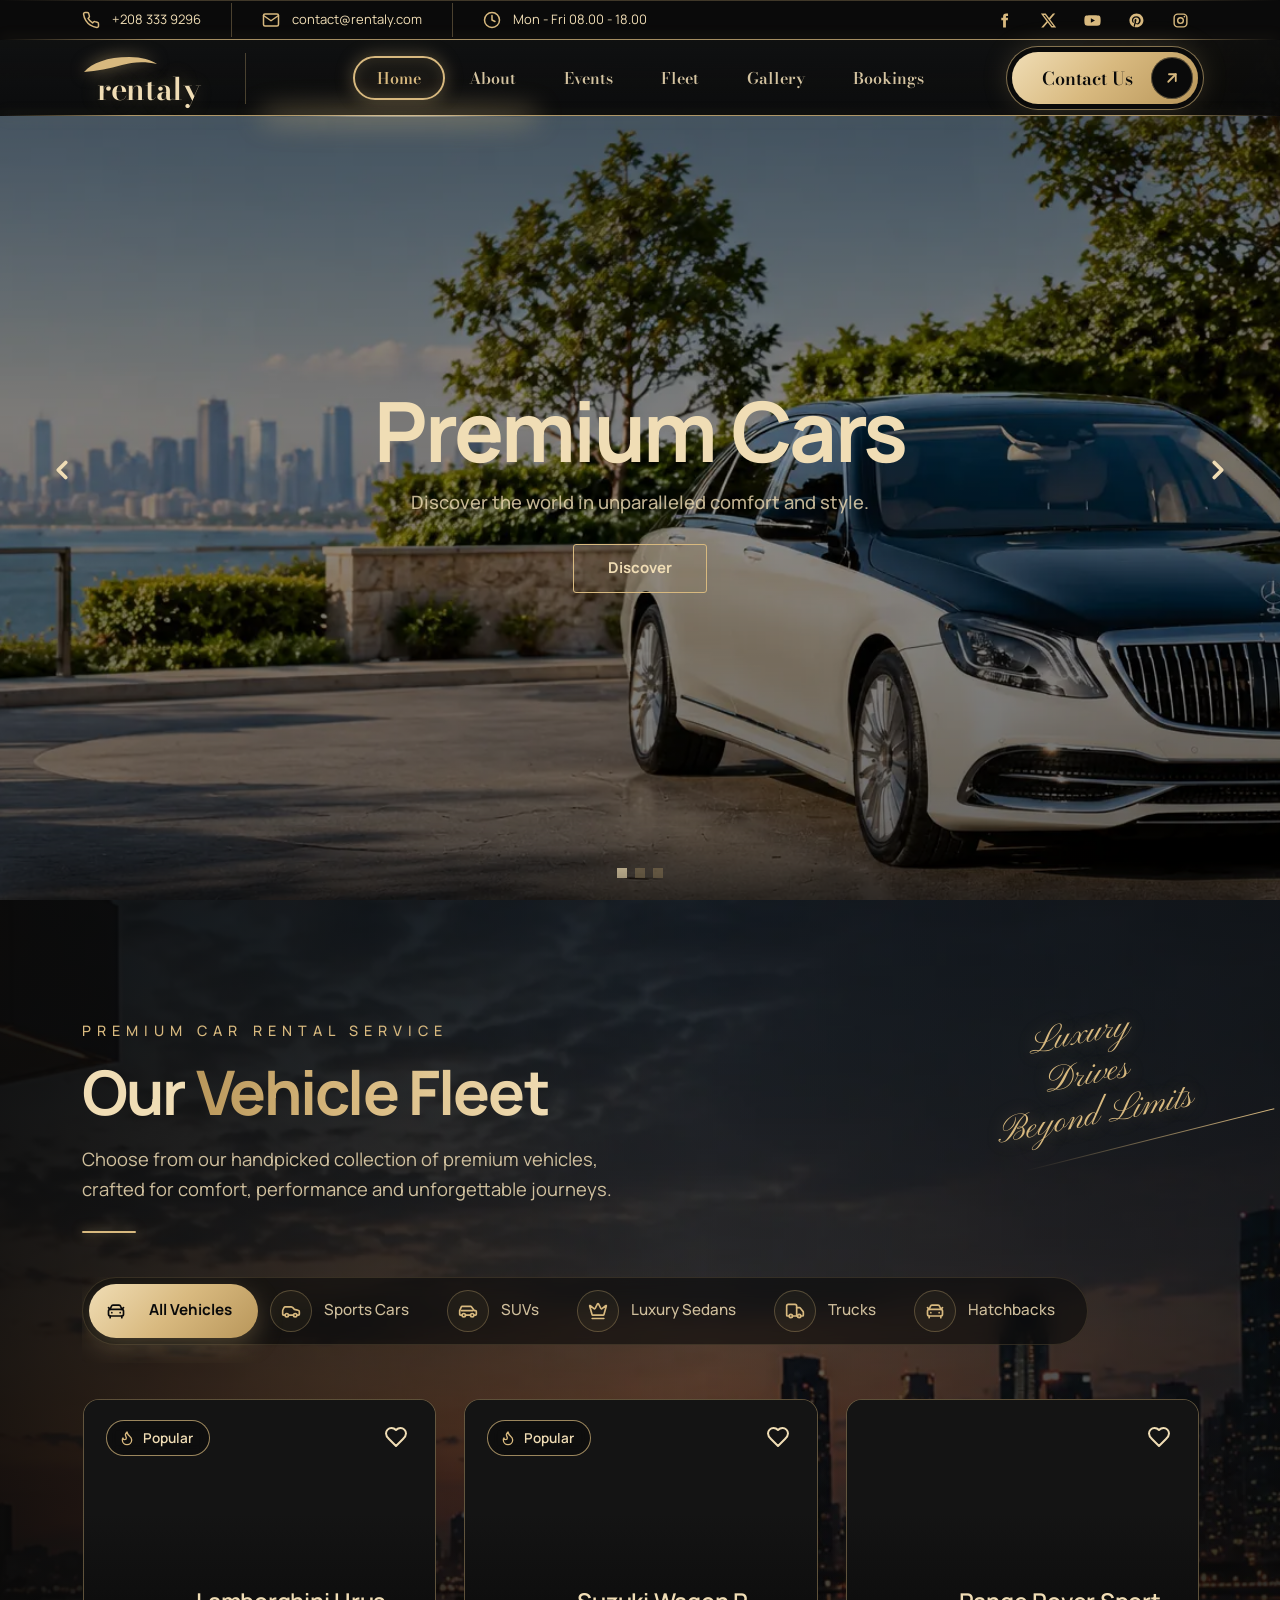
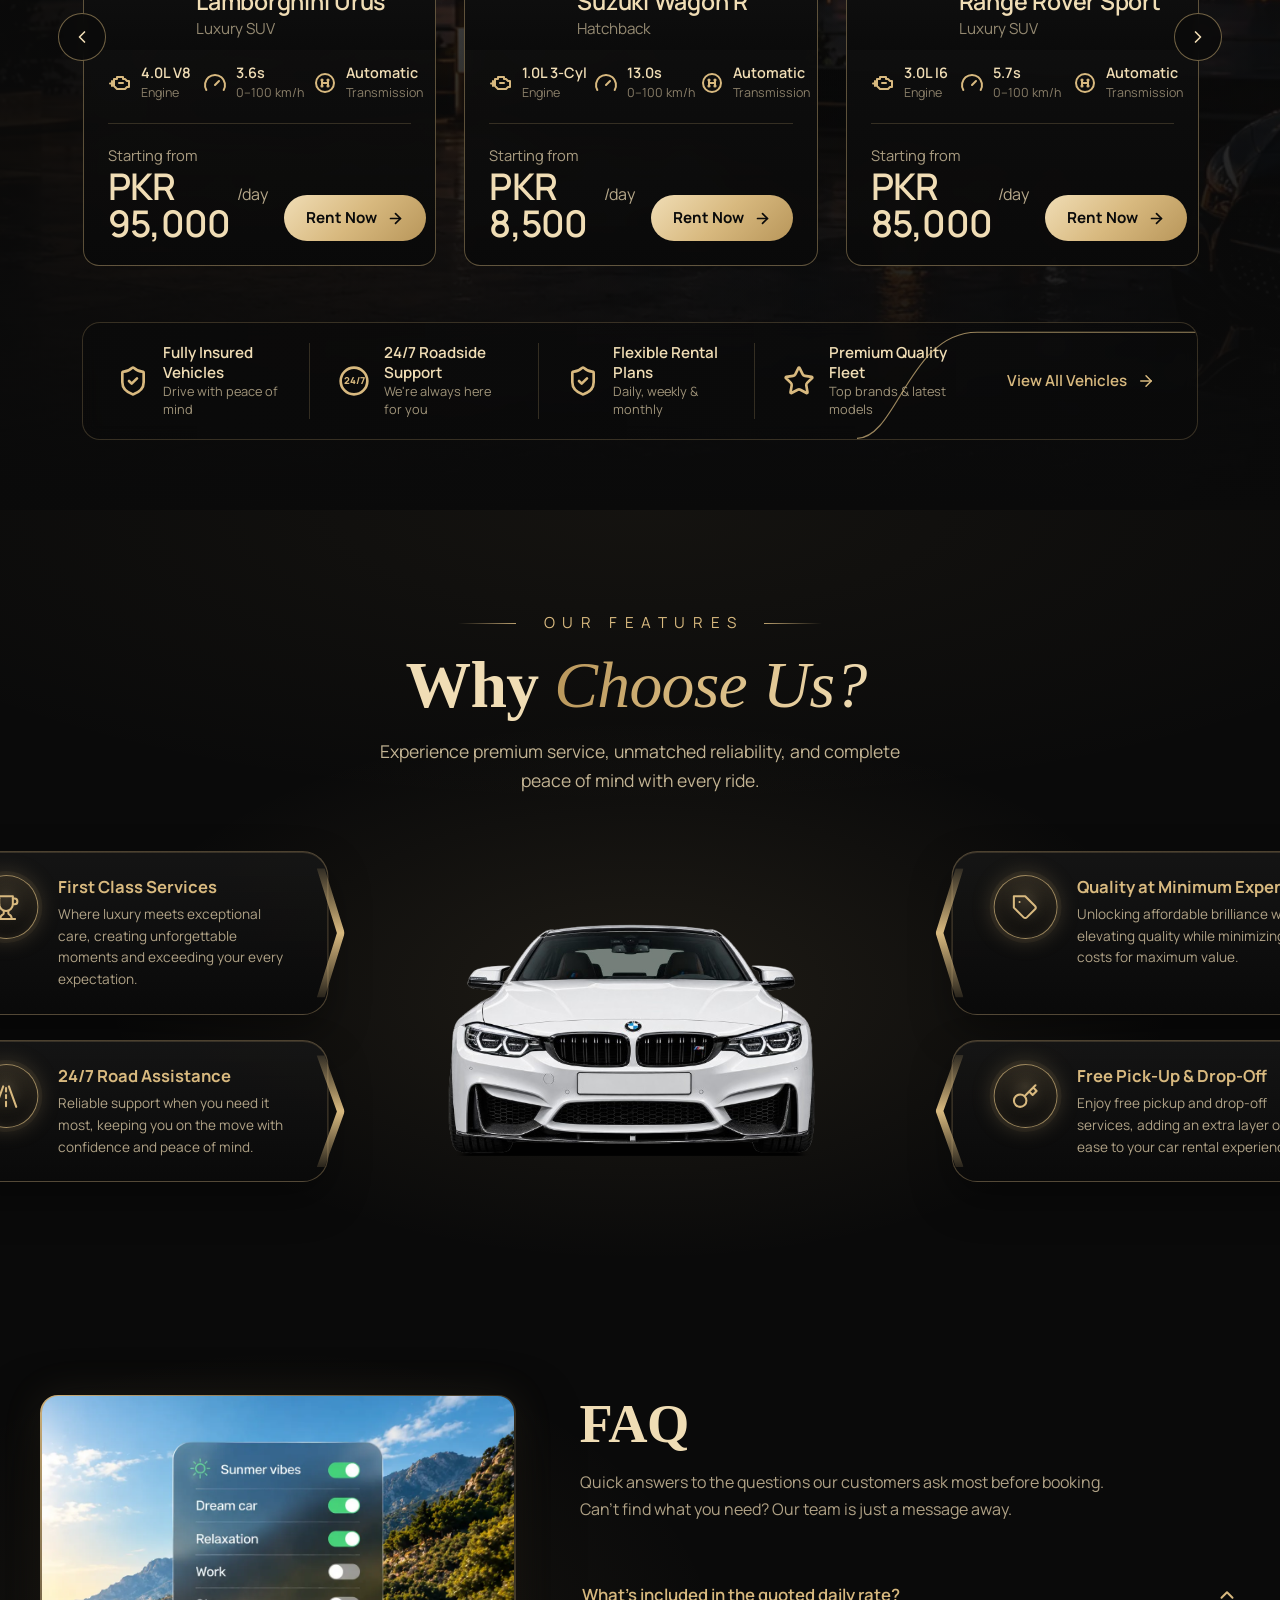
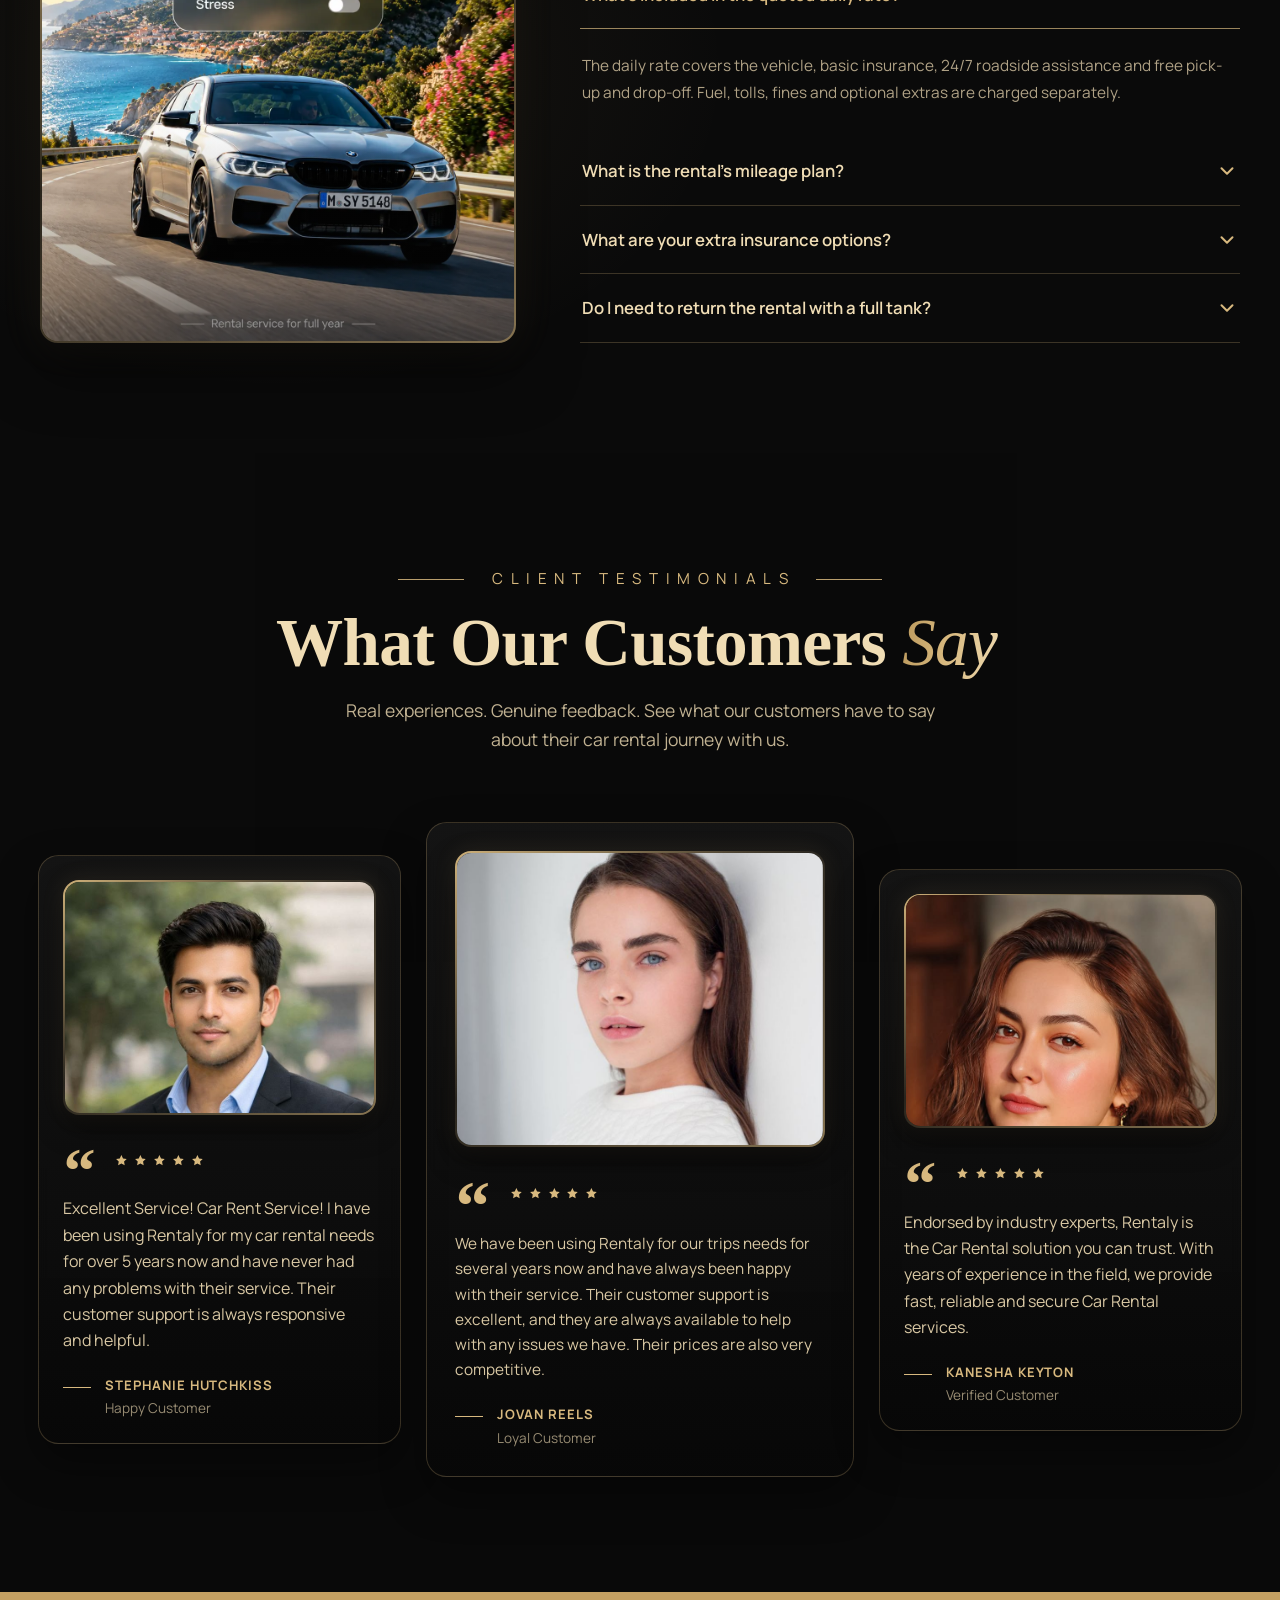
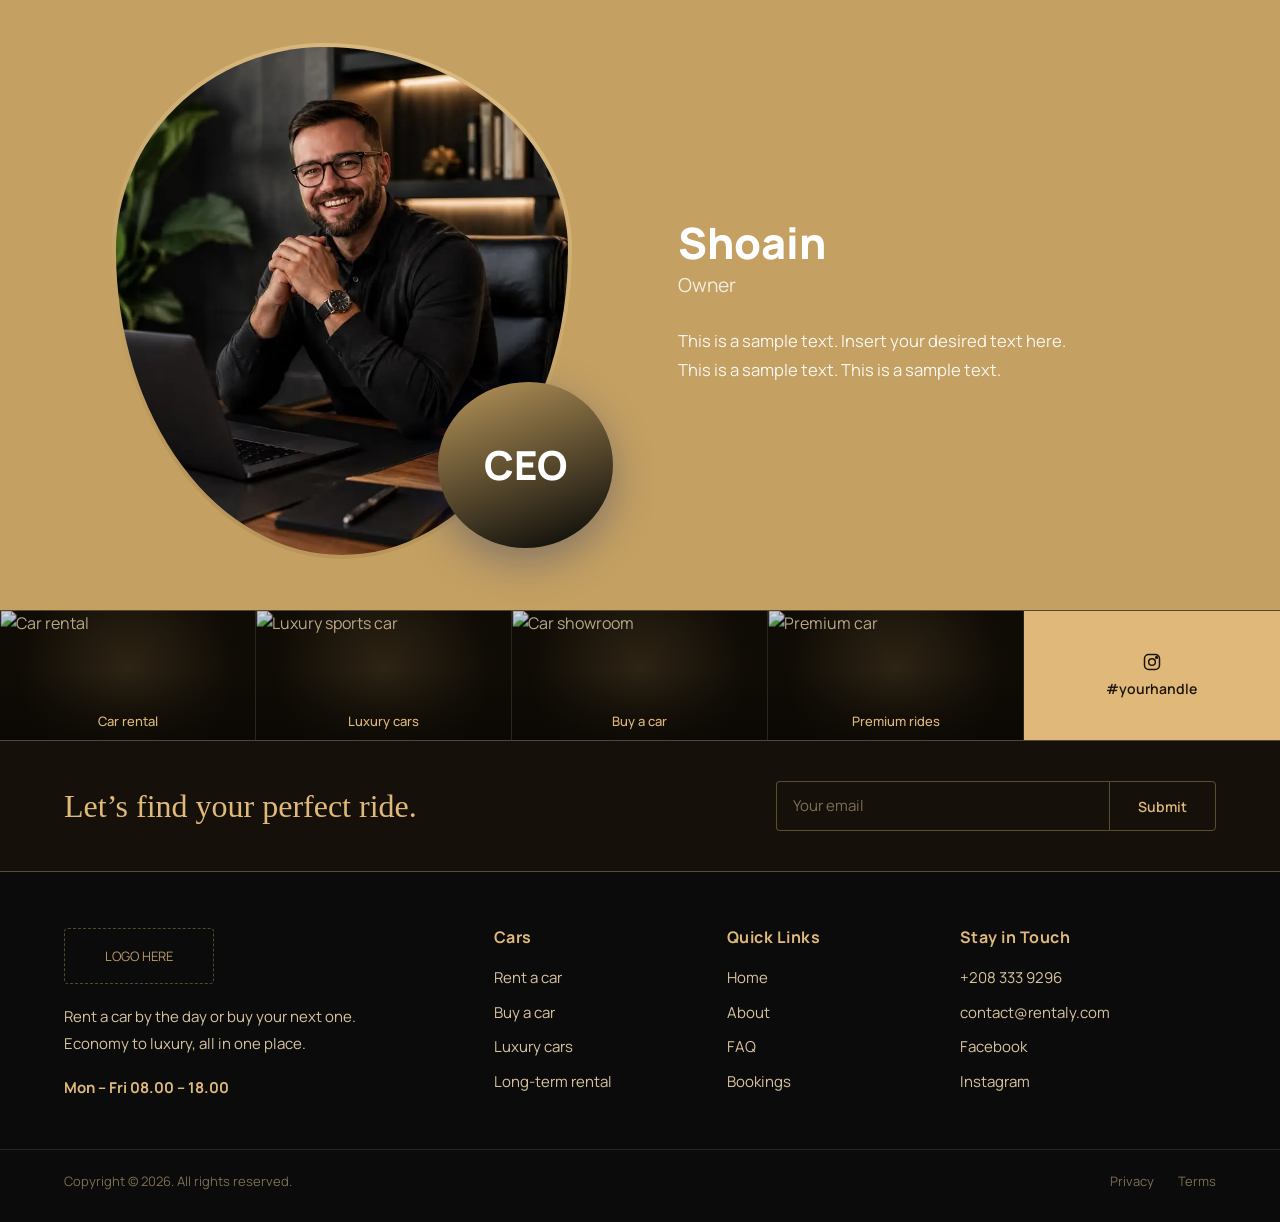
==== commit 541cdf7e: "frontend ui fixes" ====
--- a/index.html
+++ b/index.html
@@ -190,7 +190,7 @@
                car photos          -> images/fleet/*.jpg
                brand logos         -> images/brands/*.png
        Names, specs and prices below are sample data - edit them. -->
-  <section class="rt-cover rt-fleet" id="fleet" aria-labelledby="rtFleetTitle" style="background-image:url('fleetbg.webp')">
+<section class="rt-cover rt-fleet" id="fleet" aria-labelledby="rtFleetTitle" style="background-image:url('fleetbg.webp')">
 
   <div class="container rt-fleet__inner">
 
@@ -258,81 +258,35 @@
       <div class="rt-fleet__track" tabindex="0" aria-label="Vehicle list">
 
 
-        <!-- Card 1 -->
+        <!-- Card 1 - Lamborghini -->
 
         <article class="rt-car" data-category="sports">
 
           <div class="rt-car__media">
-            <img src="https://images.unsplash.com/photo-1778959686627-4b77ad253447?auto=format&fit=crop&w=1200&q=85" alt="Ferrari Enzo">
+            <img src="https://unsplash.com/photos/3lpPfZEz0Mc/download?force=true&w=1200" alt="Lamborghini Urus">
 
             <span class="rt-car__badge"><svg class="rt-ic" aria-hidden="true"><use href="#i-flame"/></svg>Popular</span>
 
-            <button class="rt-car__like" type="button" aria-pressed="false" aria-label="Save Ferrari Enzo"><svg class="rt-ic" aria-hidden="true"><use href="#i-heart"/></svg></button>
+            <button class="rt-car__like" type="button" aria-pressed="false" aria-label="Save Lamborghini Urus"><svg class="rt-ic" aria-hidden="true"><use href="#i-heart"/></svg></button>
+
           </div>
 
           <div class="rt-car__body">
 
             <div class="rt-car__id">
 
-              <span class="rt-car__brand"><img src="images/brands/ferrari.png" alt="Ferrari"></span>
-
-              <div>
-                <h3 class="rt-car__name">Ferrari Enzo</h3>
-                <p class="rt-car__type">Sports Car</p>
+              <span class="rt-car__brand"><img src="images/brands/lamborghini.png" alt="Lamborghini"></span>
+
+              <div>
+                <h3 class="rt-car__name">Lamborghini Urus</h3>
+                <p class="rt-car__type">Luxury SUV</p>
               </div>
 
             </div>
 
             <ul class="rt-car__specs">
-              <li><svg class="rt-ic" aria-hidden="true"><use href="#i-engine"/></svg><span><strong>6.0L V12</strong><small>Engine</small></span></li>
-              <li><svg class="rt-ic" aria-hidden="true"><use href="#i-gauge"/></svg><span><strong>3.2s</strong><small>0–100 km/h</small></span></li>
-              <li><svg class="rt-ic" aria-hidden="true"><use href="#i-gear"/></svg><span><strong>Manual</strong><small>Transmission</small></span></li>
-            </ul>
-
-            <div class="rt-car__foot">
-
-              <div>
-                <span class="rt-car__from">Starting from</span>
-                <p class="rt-car__price"><strong>$167</strong><span>/day</span></p>
-              </div>
-
-              <a class="rt-car__btn" href="bookings.html?car=ferrari-enzo">Rent Now <svg class="rt-ic" aria-hidden="true"><use href="#i-arrow-right"/></svg></a>
-
-            </div>
-
-          </div>
-
-        </article>
-
-
-        <!-- Card 2 -->
-
-        <article class="rt-car" data-category="truck">
-
-          <div class="rt-car__media">
-            <img src="https://images.unsplash.com/photo-1746939802190-842f8daee728?auto=format&fit=crop&w=1200&q=85" alt="Ford Raptor">
-
-            <span class="rt-car__badge"><svg class="rt-ic" aria-hidden="true"><use href="#i-flame"/></svg>Popular</span>
-
-            <button class="rt-car__like" type="button" aria-pressed="false" aria-label="Save Ford Raptor"><svg class="rt-ic" aria-hidden="true"><use href="#i-heart"/></svg></button>
-          </div>
-
-          <div class="rt-car__body">
-
-            <div class="rt-car__id">
-
-              <span class="rt-car__brand"><img src="images/brands/ford.png" alt="Ford"></span>
-
-              <div>
-                <h3 class="rt-car__name">Ford Raptor</h3>
-                <p class="rt-car__type">Truck</p>
-              </div>
-
-            </div>
-
-            <ul class="rt-car__specs">
-              <li><svg class="rt-ic" aria-hidden="true"><use href="#i-engine"/></svg><span><strong>3.5L V6</strong><small>Engine</small></span></li>
-              <li><svg class="rt-ic" aria-hidden="true"><use href="#i-gauge"/></svg><span><strong>6.1s</strong><small>0–100 km/h</small></span></li>
+              <li><svg class="rt-ic" aria-hidden="true"><use href="#i-engine"/></svg><span><strong>4.0L V8</strong><small>Engine</small></span></li>
+              <li><svg class="rt-ic" aria-hidden="true"><use href="#i-gauge"/></svg><span><strong>3.6s</strong><small>0–100 km/h</small></span></li>
               <li><svg class="rt-ic" aria-hidden="true"><use href="#i-gear"/></svg><span><strong>Automatic</strong><small>Transmission</small></span></li>
             </ul>
 
@@ -340,10 +294,10 @@
 
               <div>
                 <span class="rt-car__from">Starting from</span>
-                <p class="rt-car__price"><strong>$147</strong><span>/day</span></p>
-              </div>
-
-              <a class="rt-car__btn" href="bookings.html?car=ford-raptor">Rent Now <svg class="rt-ic" aria-hidden="true"><use href="#i-arrow-right"/></svg></a>
+                <p class="rt-car__price"><strong>PKR 95,000</strong><span>/day</span></p>
+              </div>
+
+              <a class="rt-car__btn" href="bookings.html?car=lamborghini-urus">Rent Now <svg class="rt-ic" aria-hidden="true"><use href="#i-arrow-right"/></svg></a>
 
             </div>
 
@@ -352,34 +306,173 @@
         </article>
 
 
-        <!-- Card 3 -->
+        <!-- Card 2 - Suzuki Wagon R -->
 
         <article class="rt-car" data-category="hatchback">
 
           <div class="rt-car__media">
-            <img src="https://images.unsplash.com/photo-1566405327330-edd40c598785?auto=format&fit=crop&w=1200&q=85" alt="Mini Cooper">
+            <img src="https://unsplash.com/photos/YEFe9OGjAlQ/download?force=true&w=1200" alt="Suzuki Wagon R">
 
             <span class="rt-car__badge"><svg class="rt-ic" aria-hidden="true"><use href="#i-flame"/></svg>Popular</span>
 
-            <button class="rt-car__like" type="button" aria-pressed="false" aria-label="Save Mini Cooper"><svg class="rt-ic" aria-hidden="true"><use href="#i-heart"/></svg></button>
+            <button class="rt-car__like" type="button" aria-pressed="false" aria-label="Save Suzuki Wagon R"><svg class="rt-ic" aria-hidden="true"><use href="#i-heart"/></svg></button>
+
           </div>
 
           <div class="rt-car__body">
 
             <div class="rt-car__id">
 
-              <span class="rt-car__brand"><img src="images/brands/mini.png" alt="Mini"></span>
-
-              <div>
-                <h3 class="rt-car__name">Mini Cooper</h3>
+              <span class="rt-car__brand"><img src="images/brands/suzuki.png" alt="Suzuki"></span>
+
+              <div>
+                <h3 class="rt-car__name">Suzuki Wagon R</h3>
                 <p class="rt-car__type">Hatchback</p>
+              </div>
+
+            </div>
+
+            <ul class="rt-car__specs">
+              <li><svg class="rt-ic" aria-hidden="true"><use href="#i-engine"/></svg><span><strong>1.0L 3-Cyl</strong><small>Engine</small></span></li>
+              <li><svg class="rt-ic" aria-hidden="true"><use href="#i-gauge"/></svg><span><strong>13.0s</strong><small>0–100 km/h</small></span></li>
+              <li><svg class="rt-ic" aria-hidden="true"><use href="#i-gear"/></svg><span><strong>Automatic</strong><small>Transmission</small></span></li>
+            </ul>
+
+            <div class="rt-car__foot">
+
+              <div>
+                <span class="rt-car__from">Starting from</span>
+                <p class="rt-car__price"><strong>PKR 8,500</strong><span>/day</span></p>
+              </div>
+
+              <a class="rt-car__btn" href="bookings.html?car=suzuki-wagon-r">Rent Now <svg class="rt-ic" aria-hidden="true"><use href="#i-arrow-right"/></svg></a>
+
+            </div>
+
+          </div>
+
+        </article>
+
+
+        <!-- Card 3 - Range Rover -->
+
+        <article class="rt-car" data-category="suv">
+
+          <div class="rt-car__media">
+            <img src="https://unsplash.com/photos/8ZUicOAs_Ps/download?force=true&w=1200" alt="Range Rover Sport">
+
+            <button class="rt-car__like" type="button" aria-pressed="false" aria-label="Save Range Rover Sport"><svg class="rt-ic" aria-hidden="true"><use href="#i-heart"/></svg></button>
+
+          </div>
+
+          <div class="rt-car__body">
+
+            <div class="rt-car__id">
+
+              <span class="rt-car__brand"><img src="images/brands/land-rover.png" alt="Land Rover"></span>
+
+              <div>
+                <h3 class="rt-car__name">Range Rover Sport</h3>
+                <p class="rt-car__type">Luxury SUV</p>
+              </div>
+
+            </div>
+
+            <ul class="rt-car__specs">
+              <li><svg class="rt-ic" aria-hidden="true"><use href="#i-engine"/></svg><span><strong>3.0L I6</strong><small>Engine</small></span></li>
+              <li><svg class="rt-ic" aria-hidden="true"><use href="#i-gauge"/></svg><span><strong>5.7s</strong><small>0–100 km/h</small></span></li>
+              <li><svg class="rt-ic" aria-hidden="true"><use href="#i-gear"/></svg><span><strong>Automatic</strong><small>Transmission</small></span></li>
+            </ul>
+
+            <div class="rt-car__foot">
+
+              <div>
+                <span class="rt-car__from">Starting from</span>
+                <p class="rt-car__price"><strong>PKR 85,000</strong><span>/day</span></p>
+              </div>
+
+              <a class="rt-car__btn" href="bookings.html?car=range-rover-sport">Rent Now <svg class="rt-ic" aria-hidden="true"><use href="#i-arrow-right"/></svg></a>
+
+            </div>
+
+          </div>
+
+        </article>
+
+
+        <!-- Card 4 - BMW 5 Series -->
+
+        <article class="rt-car" data-category="luxury">
+
+          <div class="rt-car__media">
+            <img src="https://unsplash.com/photos/vmhyOw9KWiU/download?force=true&w=1200" alt="BMW 5 Series">
+
+            <button class="rt-car__like" type="button" aria-pressed="false" aria-label="Save BMW 5 Series"><svg class="rt-ic" aria-hidden="true"><use href="#i-heart"/></svg></button>
+
+          </div>
+
+          <div class="rt-car__body">
+
+            <div class="rt-car__id">
+
+              <span class="rt-car__brand"><img src="images/brands/bmw.png" alt="BMW"></span>
+
+              <div>
+                <h3 class="rt-car__name">BMW 5 Series</h3>
+                <p class="rt-car__type">Luxury Sedan</p>
+              </div>
+
+            </div>
+
+            <ul class="rt-car__specs">
+              <li><svg class="rt-ic" aria-hidden="true"><use href="#i-engine"/></svg><span><strong>2.0L Turbo</strong><small>Engine</small></span></li>
+              <li><svg class="rt-ic" aria-hidden="true"><use href="#i-gauge"/></svg><span><strong>6.2s</strong><small>0–100 km/h</small></span></li>
+              <li><svg class="rt-ic" aria-hidden="true"><use href="#i-gear"/></svg><span><strong>Automatic</strong><small>Transmission</small></span></li>
+            </ul>
+
+            <div class="rt-car__foot">
+
+              <div>
+                <span class="rt-car__from">Starting from</span>
+                <p class="rt-car__price"><strong>PKR 75,000</strong><span>/day</span></p>
+              </div>
+
+              <a class="rt-car__btn" href="bookings.html?car=bmw-5-series">Rent Now <svg class="rt-ic" aria-hidden="true"><use href="#i-arrow-right"/></svg></a>
+
+            </div>
+
+          </div>
+
+        </article>
+
+
+        <!-- Card 5 - Honda Civic -->
+
+        <article class="rt-car" data-category="luxury">
+
+          <div class="rt-car__media">
+            <img src="https://unsplash.com/photos/0B05SYbRoIk/download?force=true&w=1200" alt="Honda Civic">
+
+            <button class="rt-car__like" type="button" aria-pressed="false" aria-label="Save Honda Civic"><svg class="rt-ic" aria-hidden="true"><use href="#i-heart"/></svg></button>
+
+          </div>
+
+          <div class="rt-car__body">
+
+            <div class="rt-car__id">
+
+              <span class="rt-car__brand"><img src="images/brands/honda.png" alt="Honda"></span>
+
+              <div>
+                <h3 class="rt-car__name">Honda Civic</h3>
+                <p class="rt-car__type">Premium Sedan</p>
               </div>
 
             </div>
 
             <ul class="rt-car__specs">
               <li><svg class="rt-ic" aria-hidden="true"><use href="#i-engine"/></svg><span><strong>1.5L Turbo</strong><small>Engine</small></span></li>
-              <li><svg class="rt-ic" aria-hidden="true"><use href="#i-gauge"/></svg><span><strong>7.1s</strong><small>0–100 km/h</small></span></li>
+              <li><svg class="rt-ic" aria-hidden="true"><use href="#i-gauge"/></svg><span><strong>7.8s</strong><small>0–100 km/h</small></span></li>
               <li><svg class="rt-ic" aria-hidden="true"><use href="#i-gear"/></svg><span><strong>Automatic</strong><small>Transmission</small></span></li>
             </ul>
 
@@ -387,10 +480,10 @@
 
               <div>
                 <span class="rt-car__from">Starting from</span>
-                <p class="rt-car__price"><strong>$238</strong><span>/day</span></p>
-              </div>
-
-              <a class="rt-car__btn" href="bookings.html?car=mini-cooper">Rent Now <svg class="rt-ic" aria-hidden="true"><use href="#i-arrow-right"/></svg></a>
+                <p class="rt-car__price"><strong>PKR 18,000</strong><span>/day</span></p>
+              </div>
+
+              <a class="rt-car__btn" href="bookings.html?car=honda-civic">Rent Now <svg class="rt-ic" aria-hidden="true"><use href="#i-arrow-right"/></svg></a>
 
             </div>
 
@@ -399,32 +492,33 @@
         </article>
 
 
-        <!-- Card 4 (sample - SUV) -->
-
-        <article class="rt-car" data-category="suv">
+        <!-- Card 6 - Mercedes E-Class -->
+
+        <article class="rt-car" data-category="luxury">
 
           <div class="rt-car__media">
-            <img src="https://images.unsplash.com/photo-1681785854732-6efba41a1b56?auto=format&fit=crop&w=1200&q=85" alt="Range Rover Sport">
-
-            <button class="rt-car__like" type="button" aria-pressed="false" aria-label="Save Range Rover Sport"><svg class="rt-ic" aria-hidden="true"><use href="#i-heart"/></svg></button>
+            <img src="https://unsplash.com/photos/1j8PUiqyBbI/download?force=true&w=1200" alt="Mercedes-Benz E-Class">
+
+            <button class="rt-car__like" type="button" aria-pressed="false" aria-label="Save Mercedes E-Class"><svg class="rt-ic" aria-hidden="true"><use href="#i-heart"/></svg></button>
+
           </div>
 
           <div class="rt-car__body">
 
             <div class="rt-car__id">
 
-              <span class="rt-car__brand"><img src="images/brands/land-rover.png" alt="Land Rover"></span>
-
-              <div>
-                <h3 class="rt-car__name">Range Rover Sport</h3>
-                <p class="rt-car__type">SUV</p>
+              <span class="rt-car__brand"><img src="images/brands/mercedes.png" alt="Mercedes-Benz"></span>
+
+              <div>
+                <h3 class="rt-car__name">Mercedes E-Class</h3>
+                <p class="rt-car__type">Luxury Sedan</p>
               </div>
 
             </div>
 
             <ul class="rt-car__specs">
-              <li><svg class="rt-ic" aria-hidden="true"><use href="#i-engine"/></svg><span><strong>3.0L I6</strong><small>Engine</small></span></li>
-              <li><svg class="rt-ic" aria-hidden="true"><use href="#i-gauge"/></svg><span><strong>5.8s</strong><small>0–100 km/h</small></span></li>
+              <li><svg class="rt-ic" aria-hidden="true"><use href="#i-engine"/></svg><span><strong>2.0L Turbo</strong><small>Engine</small></span></li>
+              <li><svg class="rt-ic" aria-hidden="true"><use href="#i-gauge"/></svg><span><strong>6.4s</strong><small>0–100 km/h</small></span></li>
               <li><svg class="rt-ic" aria-hidden="true"><use href="#i-gear"/></svg><span><strong>Automatic</strong><small>Transmission</small></span></li>
             </ul>
 
@@ -432,55 +526,10 @@
 
               <div>
                 <span class="rt-car__from">Starting from</span>
-                <p class="rt-car__price"><strong>$189</strong><span>/day</span></p>
-              </div>
-
-              <a class="rt-car__btn" href="bookings.html?car=range-rover-sport">Rent Now <svg class="rt-ic" aria-hidden="true"><use href="#i-arrow-right"/></svg></a>
-
-            </div>
-
-          </div>
-
-        </article>
-
-
-        <!-- Card 5 (sample - Luxury Sedan) -->
-
-        <article class="rt-car" data-category="luxury">
-
-          <div class="rt-car__media">
-            <img src="https://images.unsplash.com/photo-1764089859662-7b4773dff85b?auto=format&fit=crop&w=1200&q=85" alt="Mercedes S-Class">
-
-            <button class="rt-car__like" type="button" aria-pressed="false" aria-label="Save Mercedes S-Class"><svg class="rt-ic" aria-hidden="true"><use href="#i-heart"/></svg></button>
-          </div>
-
-          <div class="rt-car__body">
-
-            <div class="rt-car__id">
-
-              <span class="rt-car__brand"><img src="images/brands/mercedes.png" alt="Mercedes-Benz"></span>
-
-              <div>
-                <h3 class="rt-car__name">Mercedes S-Class</h3>
-                <p class="rt-car__type">Luxury Sedan</p>
-              </div>
-
-            </div>
-
-            <ul class="rt-car__specs">
-              <li><svg class="rt-ic" aria-hidden="true"><use href="#i-engine"/></svg><span><strong>3.0L I6</strong><small>Engine</small></span></li>
-              <li><svg class="rt-ic" aria-hidden="true"><use href="#i-gauge"/></svg><span><strong>5.1s</strong><small>0–100 km/h</small></span></li>
-              <li><svg class="rt-ic" aria-hidden="true"><use href="#i-gear"/></svg><span><strong>Automatic</strong><small>Transmission</small></span></li>
-            </ul>
-
-            <div class="rt-car__foot">
-
-              <div>
-                <span class="rt-car__from">Starting from</span>
-                <p class="rt-car__price"><strong>$265</strong><span>/day</span></p>
-              </div>
-
-              <a class="rt-car__btn" href="bookings.html?car=mercedes-s-class">Rent Now <svg class="rt-ic" aria-hidden="true"><use href="#i-arrow-right"/></svg></a>
+                <p class="rt-car__price"><strong>PKR 35,000</strong><span>/day</span></p>
+              </div>
+
+              <a class="rt-car__btn" href="bookings.html?car=mercedes-e-class">Rent Now <svg class="rt-ic" aria-hidden="true"><use href="#i-arrow-right"/></svg></a>
 
             </div>
 
@@ -535,7 +584,9 @@
 
 
       <svg class="rt-fleet__curve" viewBox="0 0 340 100" preserveAspectRatio="none" aria-hidden="true">
+
         <path d="M0 100 C 40 100, 52 8, 120 8 L 340 8" fill="none" stroke="currentColor" stroke-width="1.2" vector-effect="non-scaling-stroke"/>
+
       </svg>
 
     </div>
--- a/style.css
+++ b/style.css
@@ -626,7 +626,7 @@
 }
 .rt-fleet__title {
   margin: 0 0 20px;
-  font-size: clamp(2.5rem, 5.2vw, 4.4rem);
+  font-size: clamp(2.1rem, 4.8vw, 4.2rem);
   font-weight: 700;
   line-height: 1.05;
   letter-spacing: -.03em;
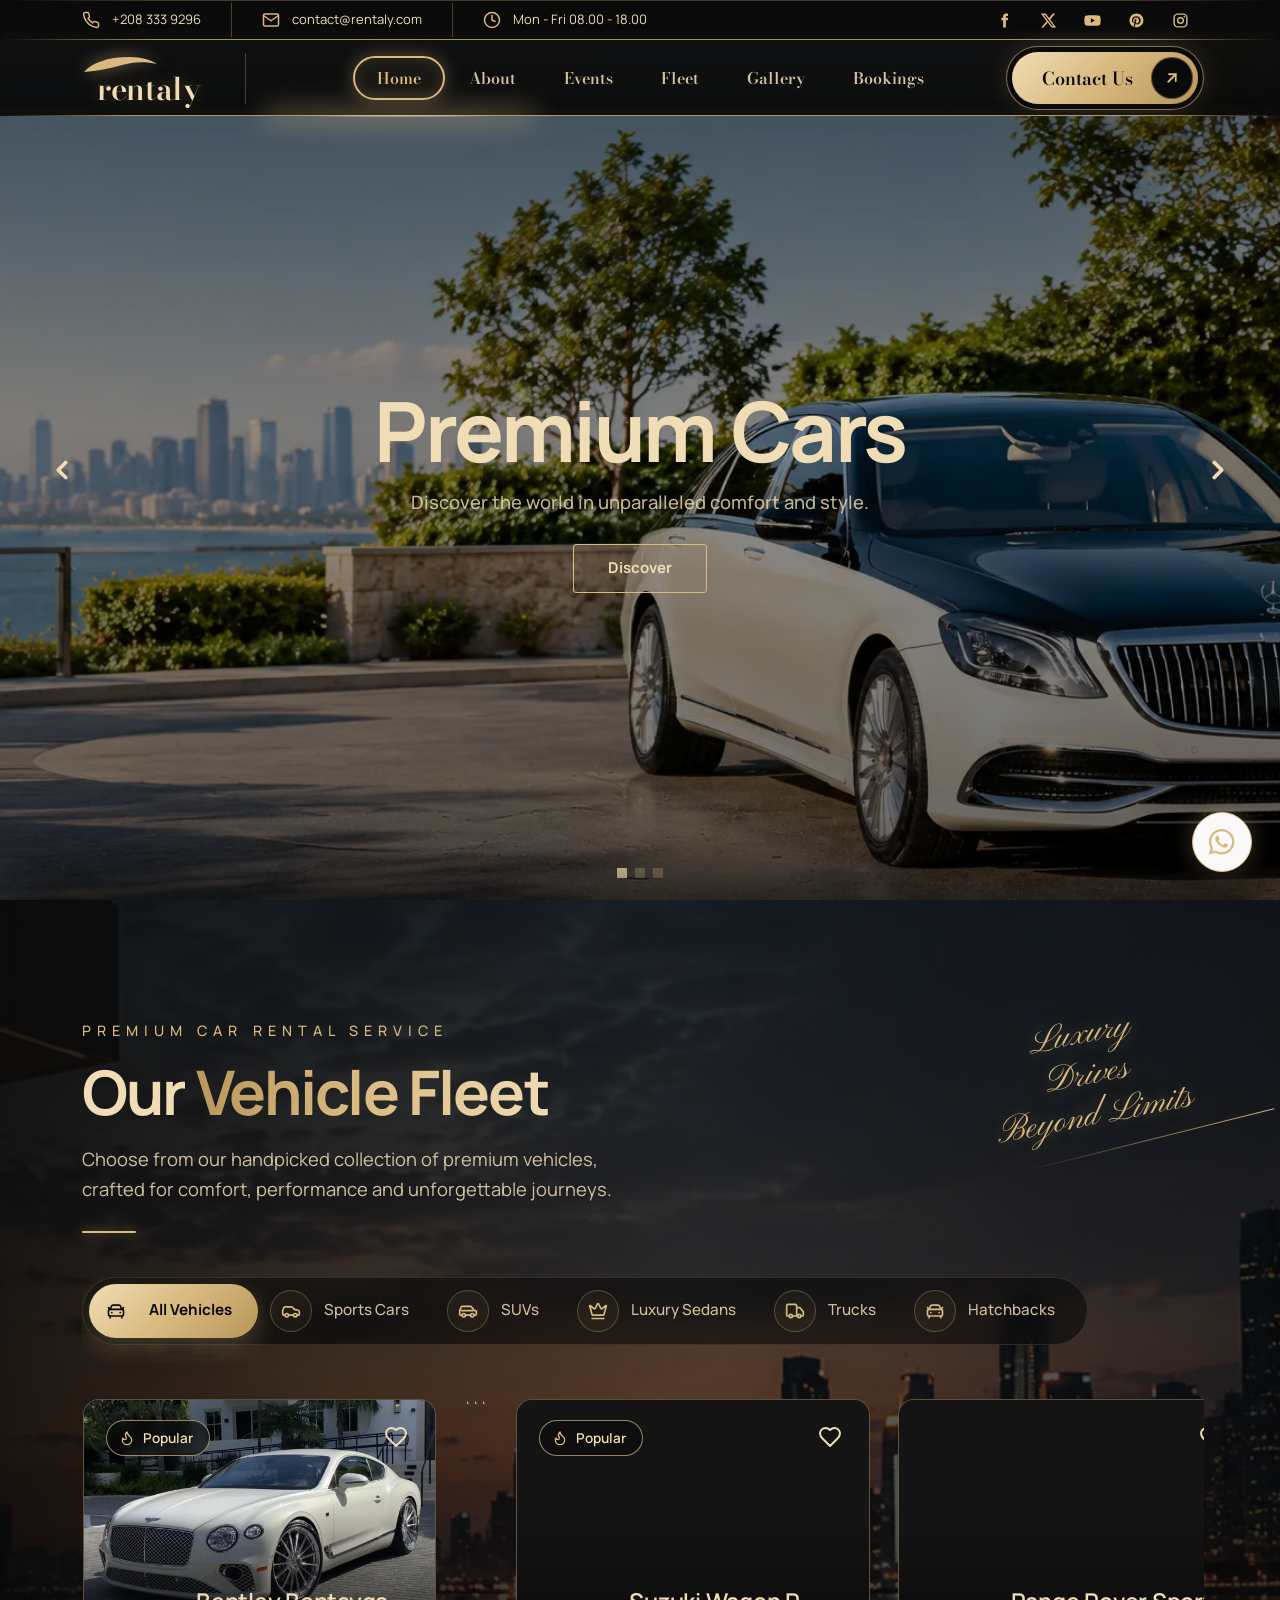
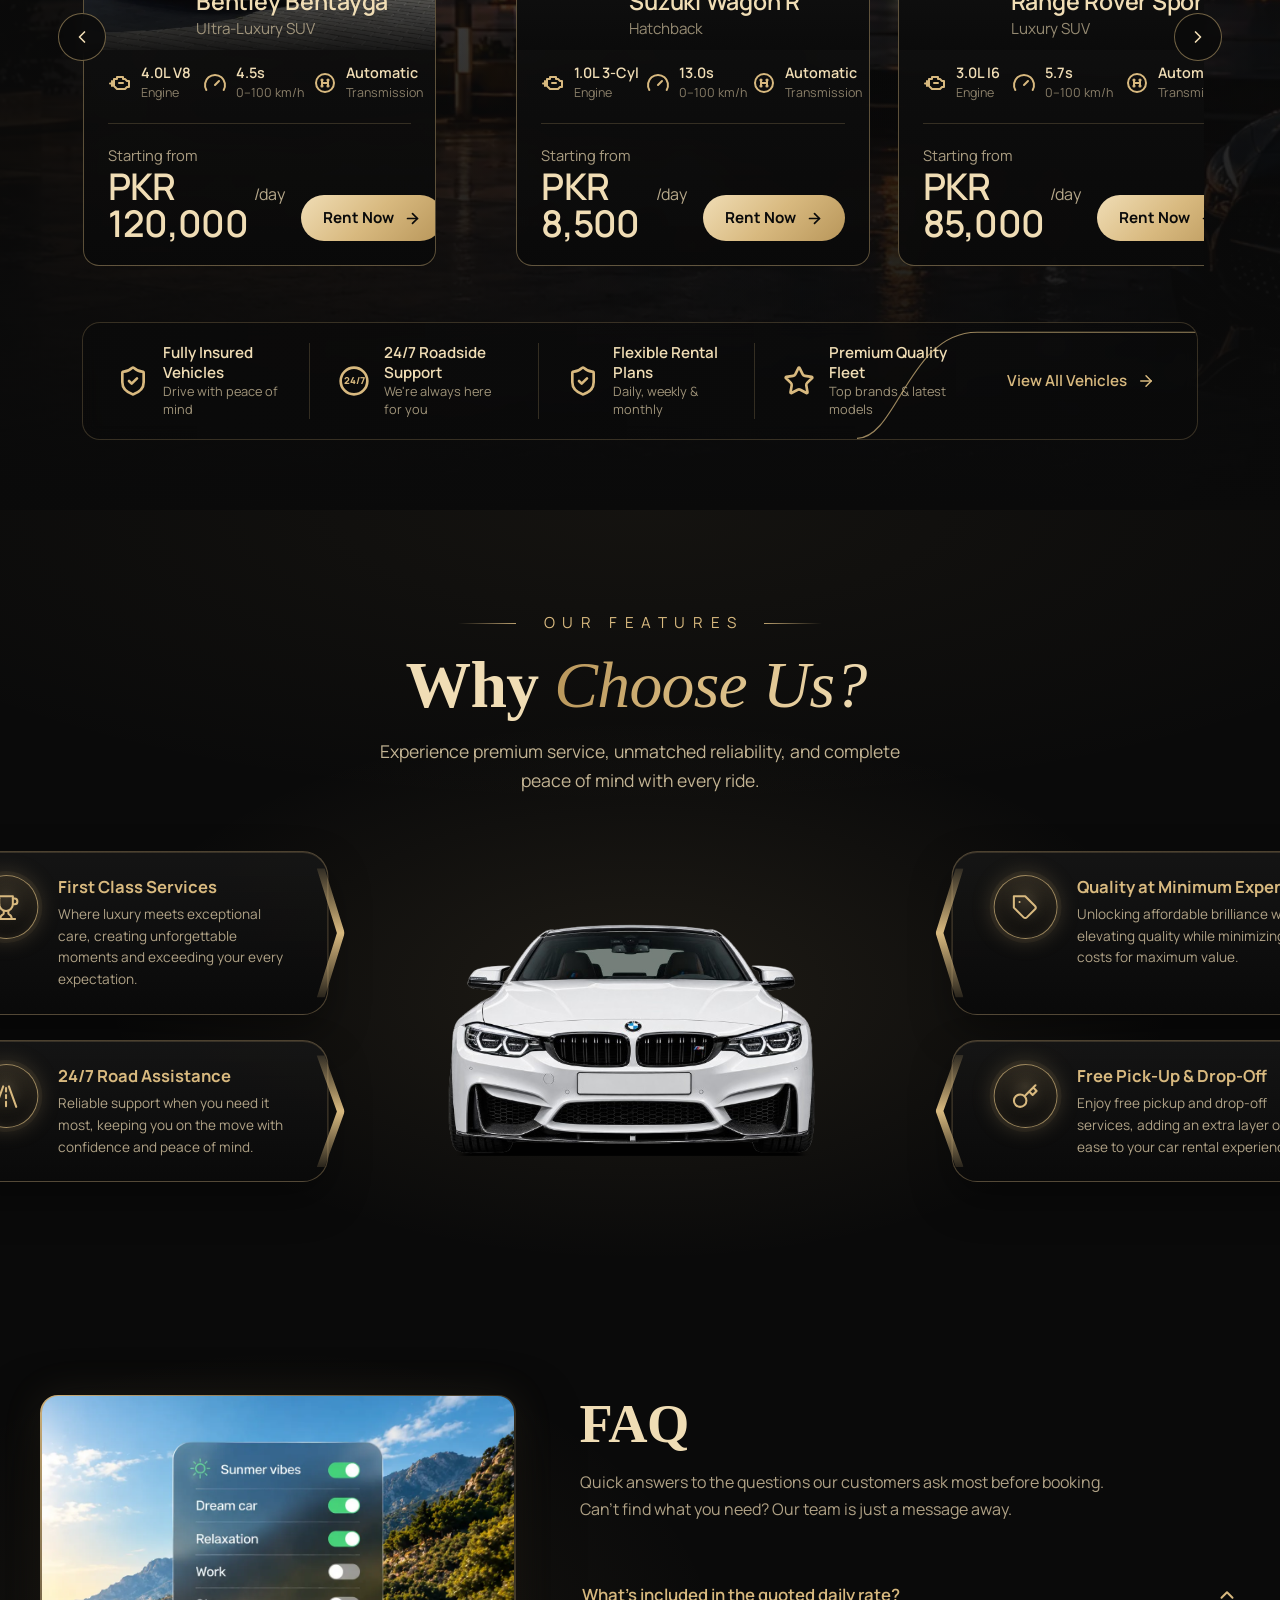
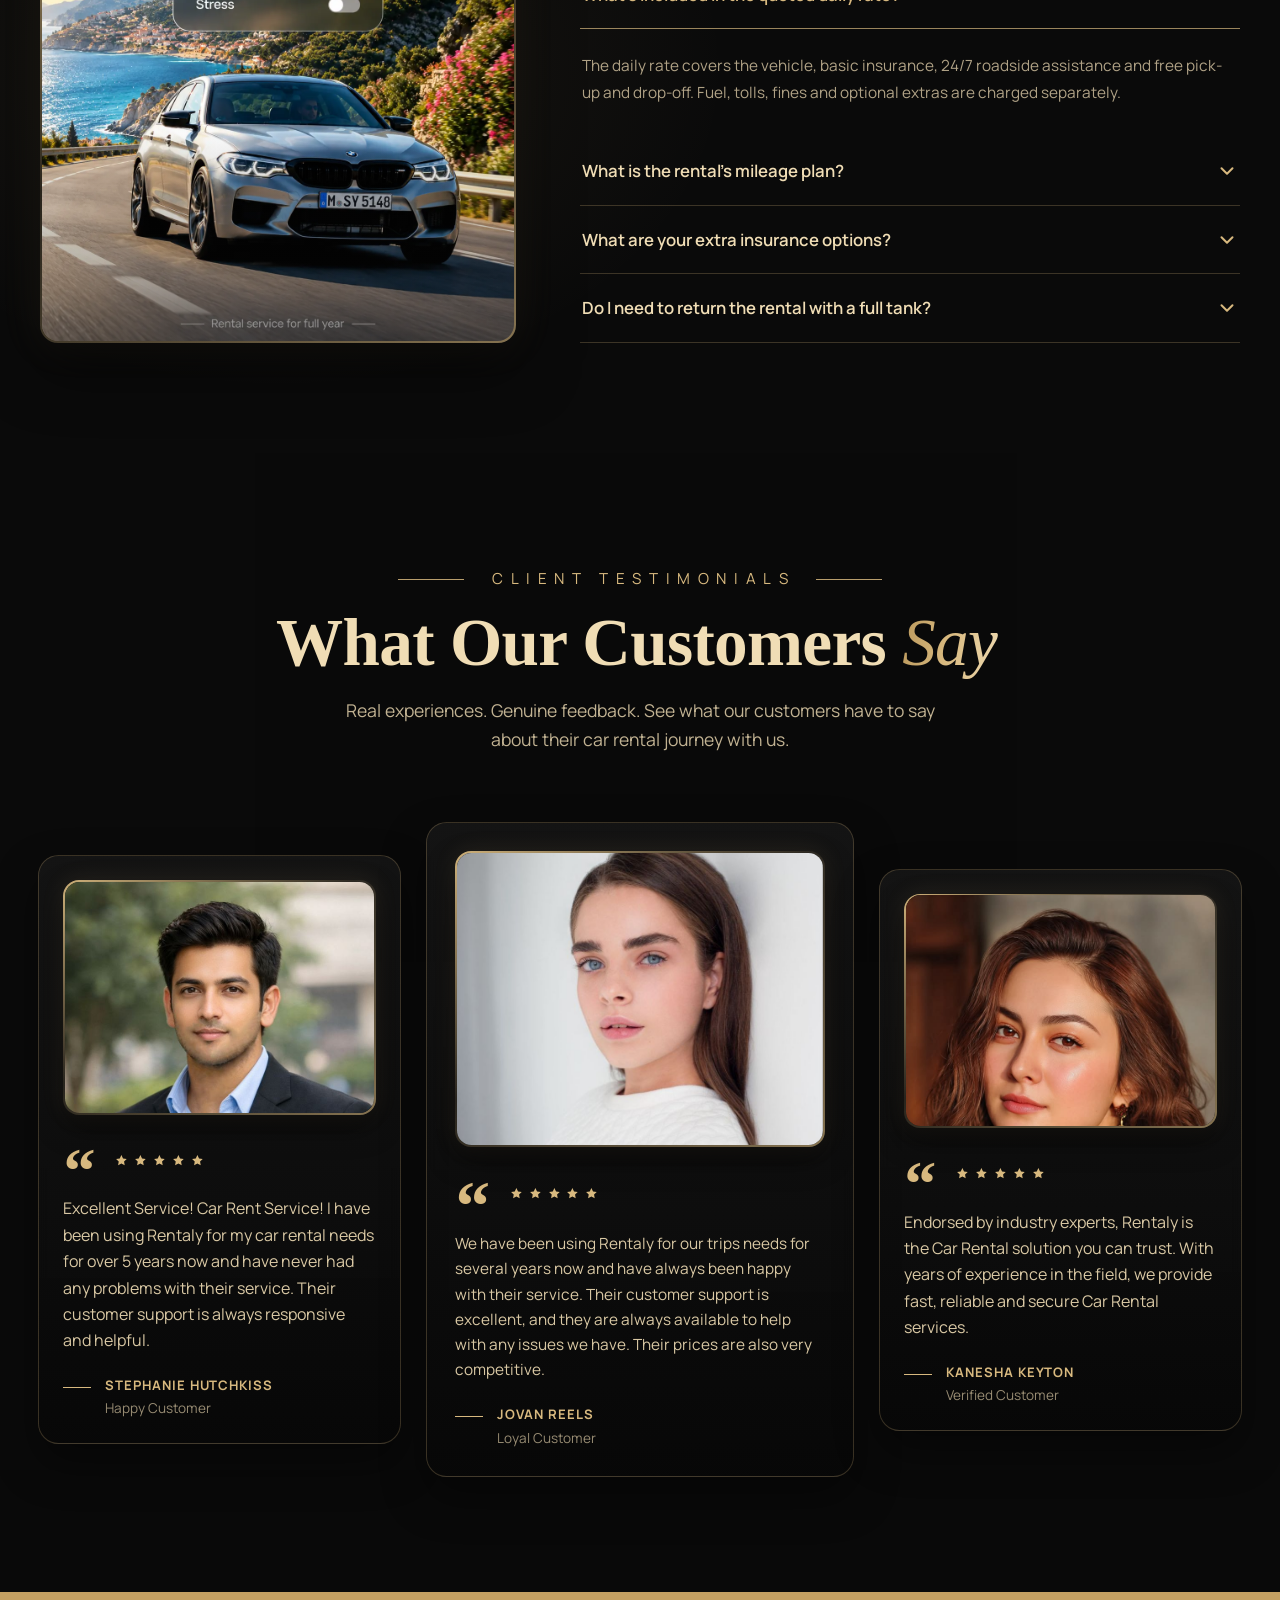
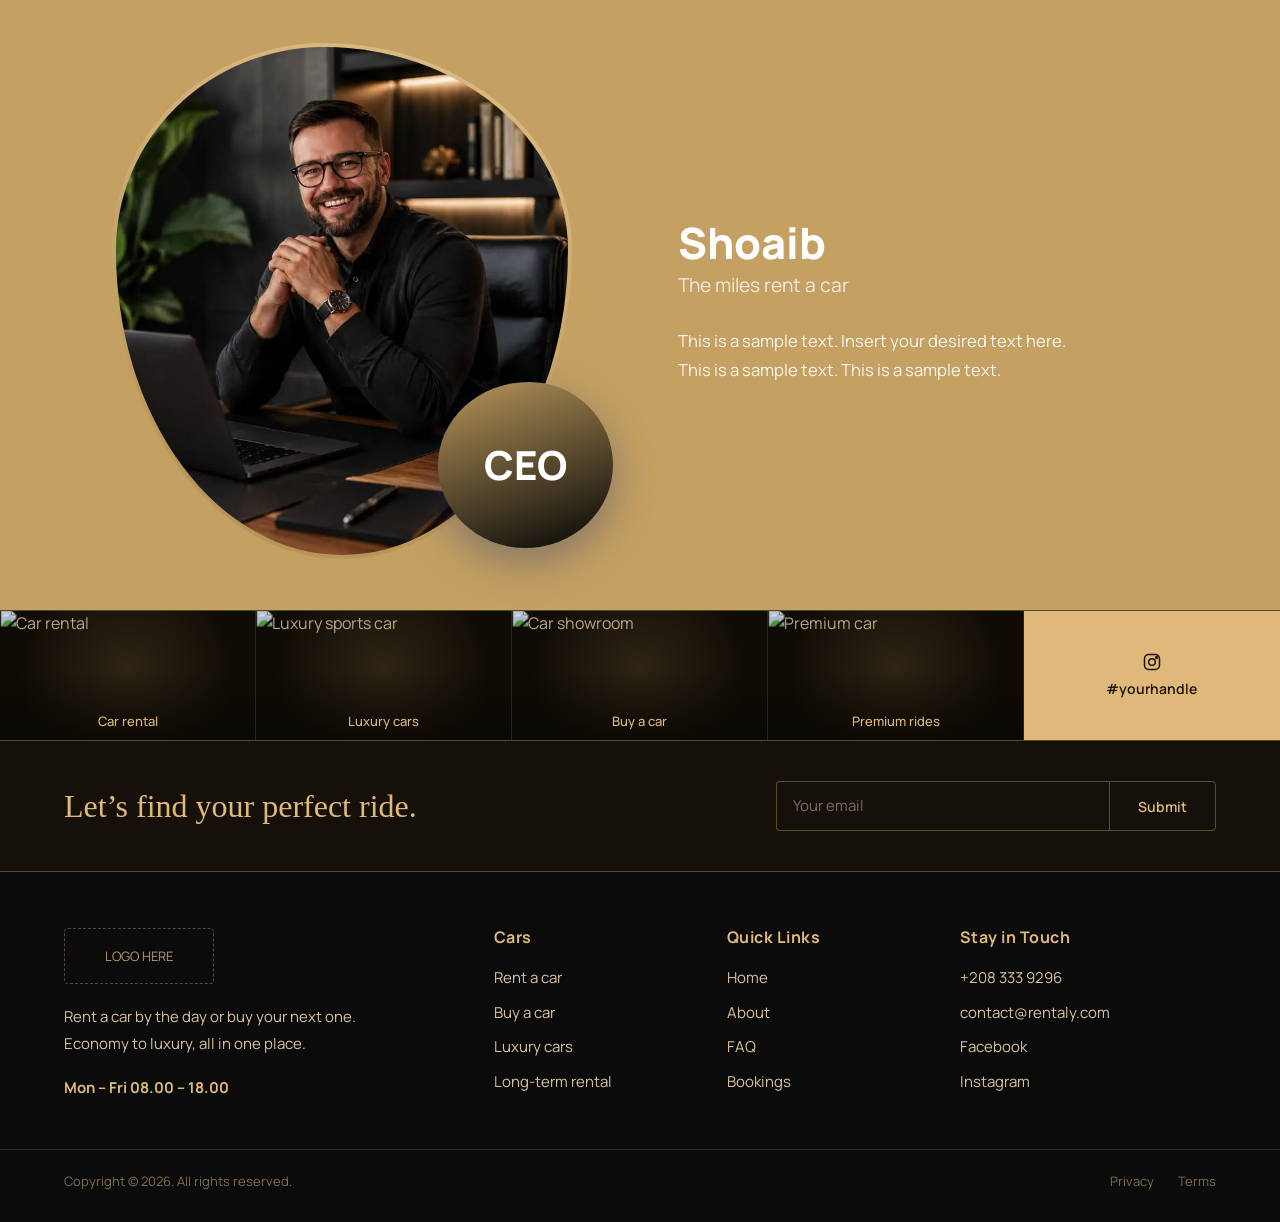
==== commit 55f03722: "frontend ui fixes" ====
--- a/index.html
+++ b/index.html
@@ -259,51 +259,68 @@
 
 
         <!-- Card 1 - Lamborghini -->
-
-        <article class="rt-car" data-category="sports">
-
-          <div class="rt-car__media">
-            <img src="https://unsplash.com/photos/3lpPfZEz0Mc/download?force=true&w=1200" alt="Lamborghini Urus">
-
-            <span class="rt-car__badge"><svg class="rt-ic" aria-hidden="true"><use href="#i-flame"/></svg>Popular</span>
-
-            <button class="rt-car__like" type="button" aria-pressed="false" aria-label="Save Lamborghini Urus"><svg class="rt-ic" aria-hidden="true"><use href="#i-heart"/></svg></button>
-
-          </div>
-
-          <div class="rt-car__body">
-
-            <div class="rt-car__id">
-
-              <span class="rt-car__brand"><img src="images/brands/lamborghini.png" alt="Lamborghini"></span>
-
-              <div>
-                <h3 class="rt-car__name">Lamborghini Urus</h3>
-                <p class="rt-car__type">Luxury SUV</p>
-              </div>
-
-            </div>
-
-            <ul class="rt-car__specs">
-              <li><svg class="rt-ic" aria-hidden="true"><use href="#i-engine"/></svg><span><strong>4.0L V8</strong><small>Engine</small></span></li>
-              <li><svg class="rt-ic" aria-hidden="true"><use href="#i-gauge"/></svg><span><strong>3.6s</strong><small>0–100 km/h</small></span></li>
-              <li><svg class="rt-ic" aria-hidden="true"><use href="#i-gear"/></svg><span><strong>Automatic</strong><small>Transmission</small></span></li>
-            </ul>
-
-            <div class="rt-car__foot">
-
-              <div>
-                <span class="rt-car__from">Starting from</span>
-                <p class="rt-car__price"><strong>PKR 95,000</strong><span>/day</span></p>
-              </div>
-
-              <a class="rt-car__btn" href="bookings.html?car=lamborghini-urus">Rent Now <svg class="rt-ic" aria-hidden="true"><use href="#i-arrow-right"/></svg></a>
-
-            </div>
-
-          </div>
-
-        </article>
+```html
+<article class="rt-car" data-category="luxury">
+
+  <div class="rt-car__media">
+    <img src="bently.webp" alt="Bentley Bentayga">
+
+    <span class="rt-car__badge">
+      <svg class="rt-ic" aria-hidden="true"><use href="#i-flame"/></svg>
+      Popular
+    </span>
+
+    <button class="rt-car__like" type="button" aria-pressed="false" aria-label="Save Bentley Bentayga">
+      <svg class="rt-ic" aria-hidden="true"><use href="#i-heart"/></svg>
+    </button>
+  </div>
+
+  <div class="rt-car__body">
+
+    <div class="rt-car__id">
+      <span class="rt-car__brand">
+        <img src="images/brands/bentley.png" alt="Bentley">
+      </span>
+
+      <div>
+        <h3 class="rt-car__name">Bentley Bentayga</h3>
+        <p class="rt-car__type">Ultra-Luxury SUV</p>
+      </div>
+    </div>
+
+    <ul class="rt-car__specs">
+      <li>
+        <svg class="rt-ic" aria-hidden="true"><use href="#i-engine"/></svg>
+        <span><strong>4.0L V8</strong><small>Engine</small></span>
+      </li>
+
+      <li>
+        <svg class="rt-ic" aria-hidden="true"><use href="#i-gauge"/></svg>
+        <span><strong>4.5s</strong><small>0–100 km/h</small></span>
+      </li>
+
+      <li>
+        <svg class="rt-ic" aria-hidden="true"><use href="#i-gear"/></svg>
+        <span><strong>Automatic</strong><small>Transmission</small></span>
+      </li>
+    </ul>
+
+    <div class="rt-car__foot">
+      <div>
+        <span class="rt-car__from">Starting from</span>
+        <p class="rt-car__price"><strong>PKR 120,000</strong><span>/day</span></p>
+      </div>
+
+      <a class="rt-car__btn" href="bookings.html?car=bentley-bentayga">
+        Rent Now
+        <svg class="rt-ic" aria-hidden="true"><use href="#i-arrow-right"/></svg>
+      </a>
+    </div>
+
+  </div>
+
+</article>
+```
 
 
         <!-- Card 2 - Suzuki Wagon R -->
@@ -451,7 +468,7 @@
         <article class="rt-car" data-category="luxury">
 
           <div class="rt-car__media">
-            <img src="https://unsplash.com/photos/0B05SYbRoIk/download?force=true&w=1200" alt="Honda Civic">
+            <img src="civic.webp" alt="Honda Civic">
 
             <button class="rt-car__like" type="button" aria-pressed="false" aria-label="Save Honda Civic"><svg class="rt-ic" aria-hidden="true"><use href="#i-heart"/></svg></button>
 
@@ -882,8 +899,8 @@
 
       <!-- Right: text -->
       <div class="ceo__content">
-        <h2 class="ceo__name">Shoain</h2>
-        <p class="ceo__role">Owner</p>
+        <h2 class="ceo__name">Shoaib</h2>
+        <p class="ceo__role">The miles rent a car</p>
         <p class="ceo__text">
           This is a sample text. Insert your desired text here.
           This is a sample text. This is a sample text.
@@ -1015,6 +1032,122 @@
   </div>
 
 </footer>
+<!-- ================= WHATSAPP FLOATING BUTTON ================= -->
+<a class="wa-float" id="waFloat"
+   href="https://wa.me/923494969998?text=Hello%2C%20I%20want%20to%20rent%20a%20car."
+   target="_blank" rel="noopener noreferrer"
+   aria-label="Chat with us on WhatsApp">
+  <span class="wa-float__label">Chat with us</span>
+  <span class="wa-float__btn">
+    <svg viewBox="0 0 32 32" aria-hidden="true">
+      <path fill="currentColor" d="M16.003 3C8.83 3 3 8.83 3 16c0 2.29.6 4.53 1.74 6.5L3 29l6.68-1.71A12.94 12.94 0 0 0 16.003 29C23.17 29 29 23.17 29 16S23.17 3 16.003 3zm0 23.7c-1.95 0-3.86-.53-5.53-1.52l-.4-.23-3.96 1.01 1.06-3.86-.26-.4A10.67 10.67 0 0 1 5.3 16c0-5.9 4.8-10.7 10.7-10.7S26.7 10.1 26.7 16s-4.8 10.7-10.7 10.7zm5.87-8c-.32-.16-1.9-.94-2.2-1.04-.3-.11-.5-.16-.72.16-.22.32-.83 1.04-1.02 1.26-.19.21-.38.24-.7.08-.32-.16-1.36-.5-2.59-1.6-.96-.85-1.6-1.9-1.79-2.22-.19-.32-.02-.5.14-.66.14-.14.32-.38.48-.57.16-.19.21-.32.32-.54.1-.21.05-.4-.03-.56-.08-.16-.72-1.74-.99-2.38-.26-.62-.52-.54-.72-.55h-.61c-.21 0-.56.08-.85.4-.29.32-1.12 1.09-1.12 2.66s1.15 3.09 1.31 3.3c.16.21 2.26 3.45 5.47 4.84.76.33 1.36.53 1.82.68.77.24 1.46.21 2.01.13.61-.09 1.9-.78 2.17-1.53.27-.75.27-1.4.19-1.53-.08-.13-.29-.21-.61-.37z"/>
+    </svg>
+  </span>
+</a>
+
+<style>
+  .wa-float {
+    --wa-bg: #faf8f8;                 /* button background */
+    --wa-fg: #d8b97f;                 /* icon + border (gold) */
+    --wa-ring: 216, 185, 127;         /* pulse ring color (rgb) */
+    --wa-size: 60px;
+
+    position: fixed;
+    right: clamp(14px, 2.5vw, 28px);
+    bottom: clamp(14px, 2.5vw, 28px);
+    z-index: 1100;
+    display: flex;
+    align-items: center;
+    gap: 10px;
+    text-decoration: none;
+    /* entrance pop (page load par) */
+    animation: waPop .8s cubic-bezier(.34, 1.56, .64, 1) 1s both;
+  }
+
+  .wa-float__btn {
+    position: relative;
+    display: grid;
+    place-items: center;
+    width: var(--wa-size);
+    height: var(--wa-size);
+    background: var(--wa-bg);
+    color: var(--wa-fg);
+    border: 1.5px solid var(--wa-fg);
+    border-radius: 50%;
+    box-shadow: 0 10px 30px rgba(0, 0, 0, .45), 0 0 22px rgba(var(--wa-ring), .35);
+    transition: transform .3s ease, box-shadow .3s ease;
+    /* halka hilna, har kuch second baad */
+    animation: waWiggle 5s ease-in-out 3s infinite;
+  }
+  .wa-float__btn svg { width: 54%; height: 54%; }
+
+  /* pulse rings */
+  .wa-float__btn::before,
+  .wa-float__btn::after {
+    content: "";
+    position: absolute;
+    inset: -1.5px;
+    border: 1.5px solid rgba(var(--wa-ring), .7);
+    border-radius: 50%;
+    opacity: 0;
+    pointer-events: none;
+    animation: waRing 2.4s ease-out infinite;
+  }
+  .wa-float__btn::after { animation-delay: 1.2s; }
+
+  /* label: hover par slide hota hai */
+  .wa-float__label {
+    padding: 10px 18px;
+    background: var(--wa-bg);
+    color: var(--wa-fg);
+    border: 1px solid rgba(var(--wa-ring), .55);
+    border-radius: 999px;
+    font: 600 14px/1 'Manrope', sans-serif;
+    white-space: nowrap;
+    opacity: 0;
+    transform: translateX(14px);
+    pointer-events: none;
+    transition: opacity .3s ease, transform .35s cubic-bezier(.22, 1, .36, 1);
+  }
+  .wa-float:hover .wa-float__label,
+  .wa-float:focus-visible .wa-float__label {
+    opacity: 1;
+    transform: none;
+  }
+  .wa-float:hover .wa-float__btn {
+    transform: scale(1.08);
+    box-shadow: 0 14px 36px rgba(0, 0, 0, .5), 0 0 34px rgba(var(--wa-ring), .6);
+  }
+  .wa-float:focus-visible { outline: 2px solid var(--wa-fg); outline-offset: 4px; border-radius: 999px; }
+
+  /* footer ke upar aate hi thoda neeche se hat jaye (JS .is-lifted lagata hai) */
+  .wa-float.is-hidden { opacity: 0; transform: translateY(20px); pointer-events: none; transition: opacity .3s, transform .3s; }
+
+  @keyframes waPop {
+    from { opacity: 0; transform: scale(.3) translateY(30px); }
+    to   { opacity: 1; transform: none; }
+  }
+  @keyframes waRing {
+    0%   { transform: scale(1);   opacity: .8; }
+    100% { transform: scale(1.75); opacity: 0; }
+  }
+  @keyframes waWiggle {
+    0%, 86%, 100% { transform: rotate(0); }
+    89% { transform: rotate(-14deg); }
+    92% { transform: rotate(12deg); }
+    95% { transform: rotate(-8deg); }
+    98% { transform: rotate(4deg); }
+  }
+
+  @media (max-width: 575.98px) {
+    .wa-float { --wa-size: 54px; }
+    .wa-float__label { display: none; }
+  }
+  @media (prefers-reduced-motion: reduce) {
+    .wa-float, .wa-float__btn,
+    .wa-float__btn::before, .wa-float__btn::after { animation: none !important; }
+  }
+</style>
 <script src="https://cdn.jsdelivr.net/npm/bootstrap@5.3.3/dist/js/bootstrap.bundle.min.js"></script>
 <script src="https://cdn.jsdelivr.net/npm/lenis@1.1.18/dist/lenis.min.js"></script>
 <script>
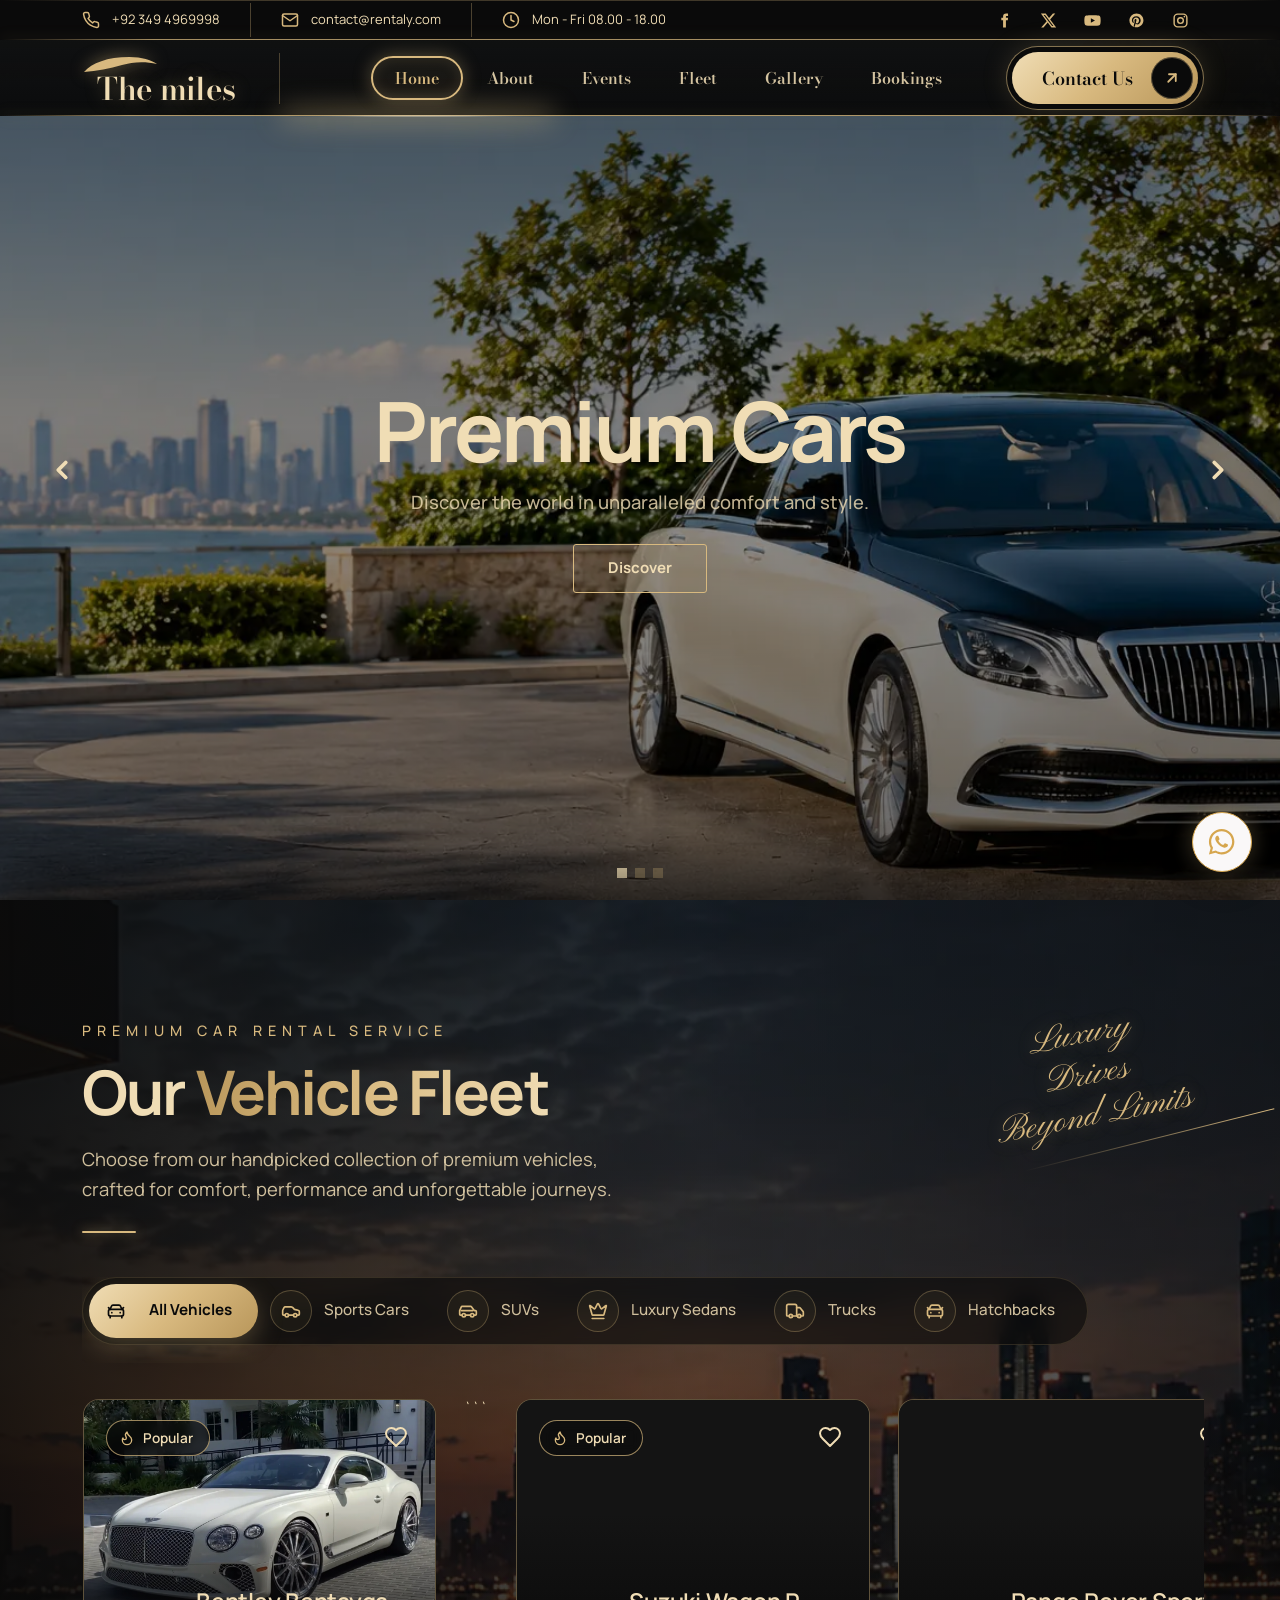
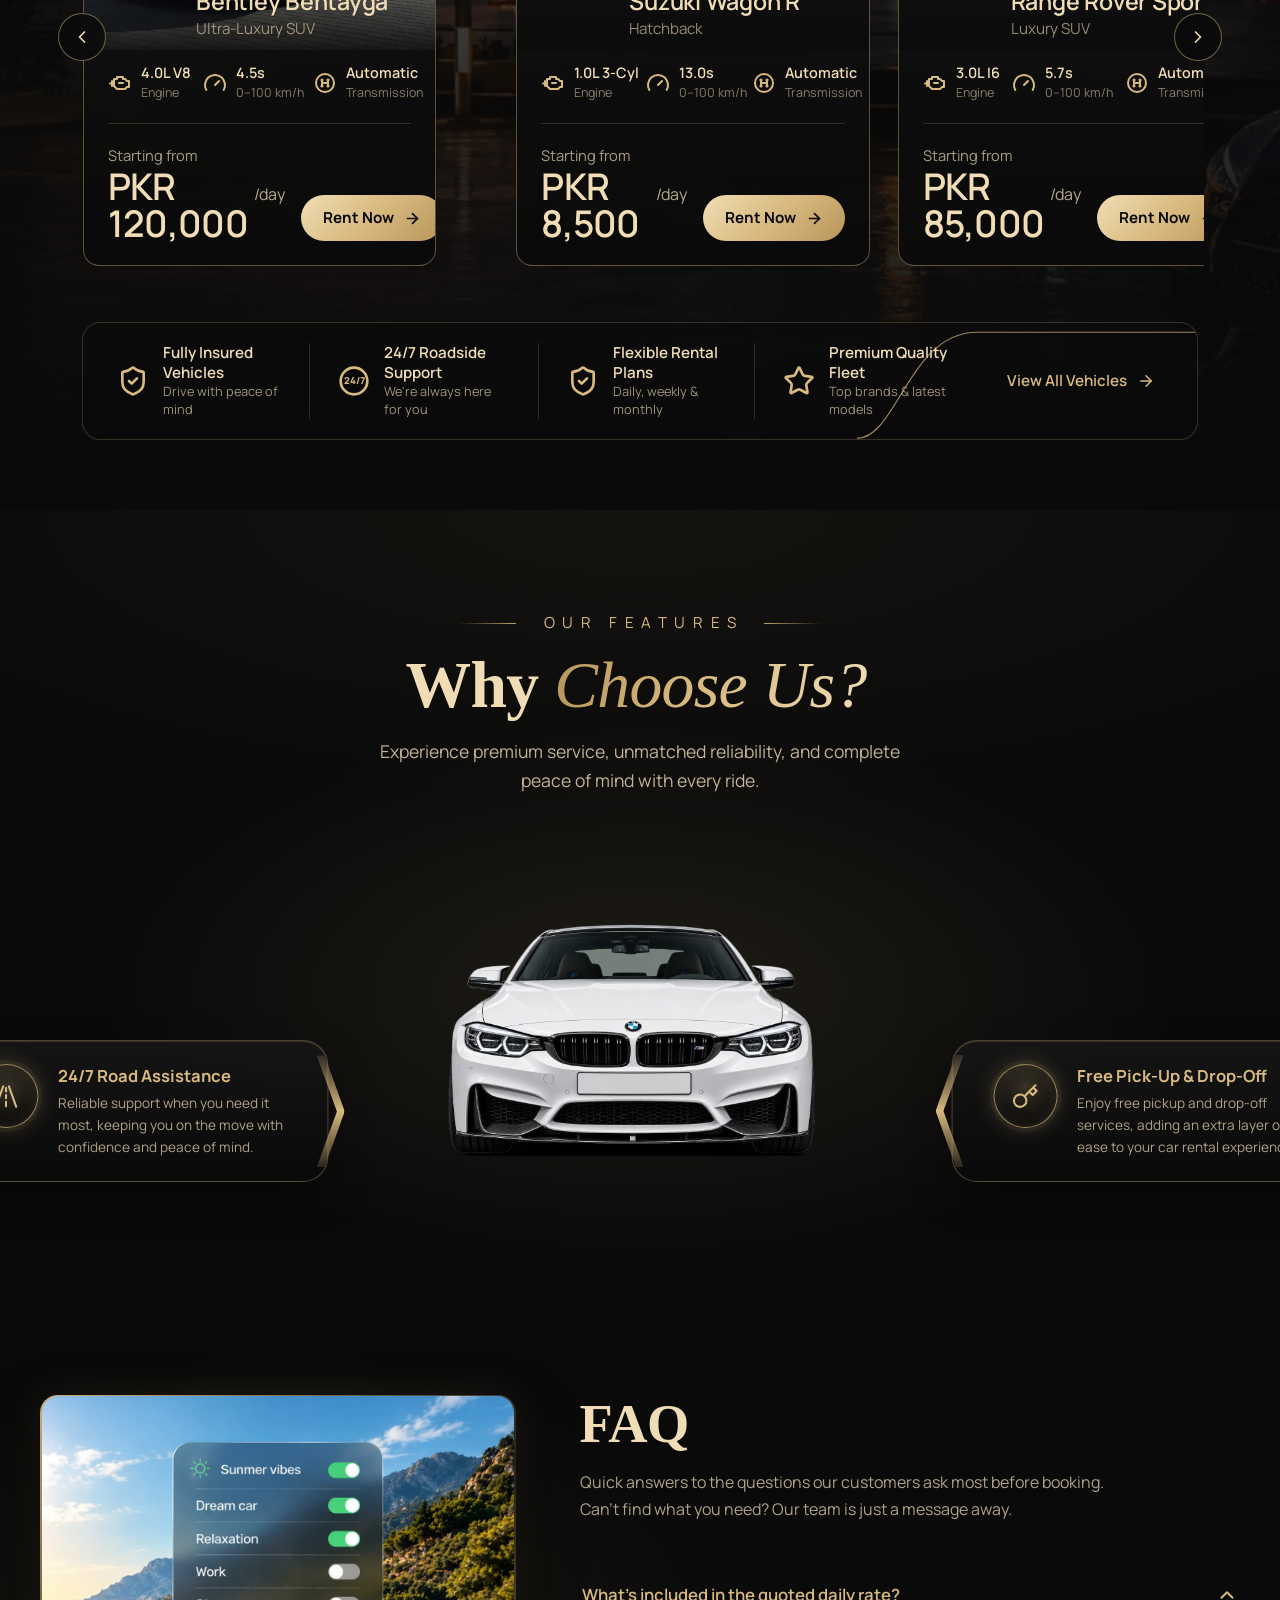
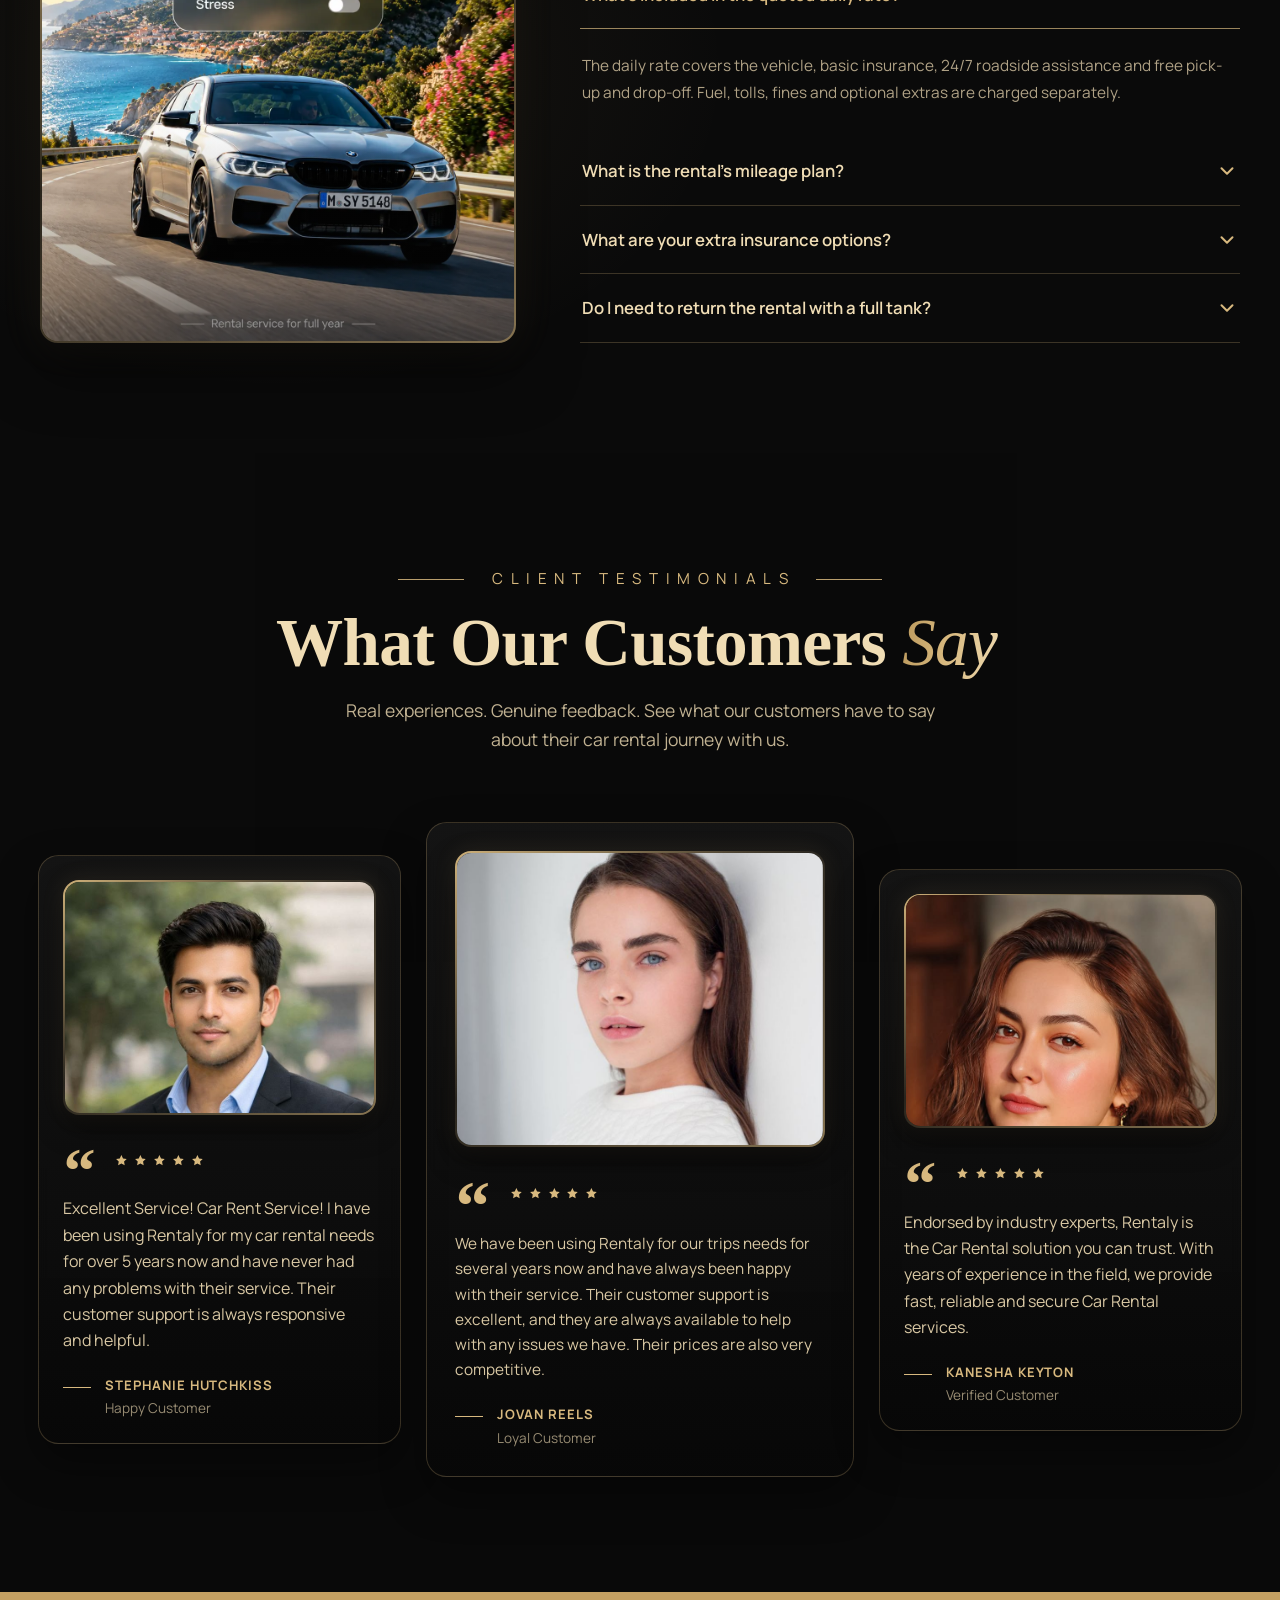
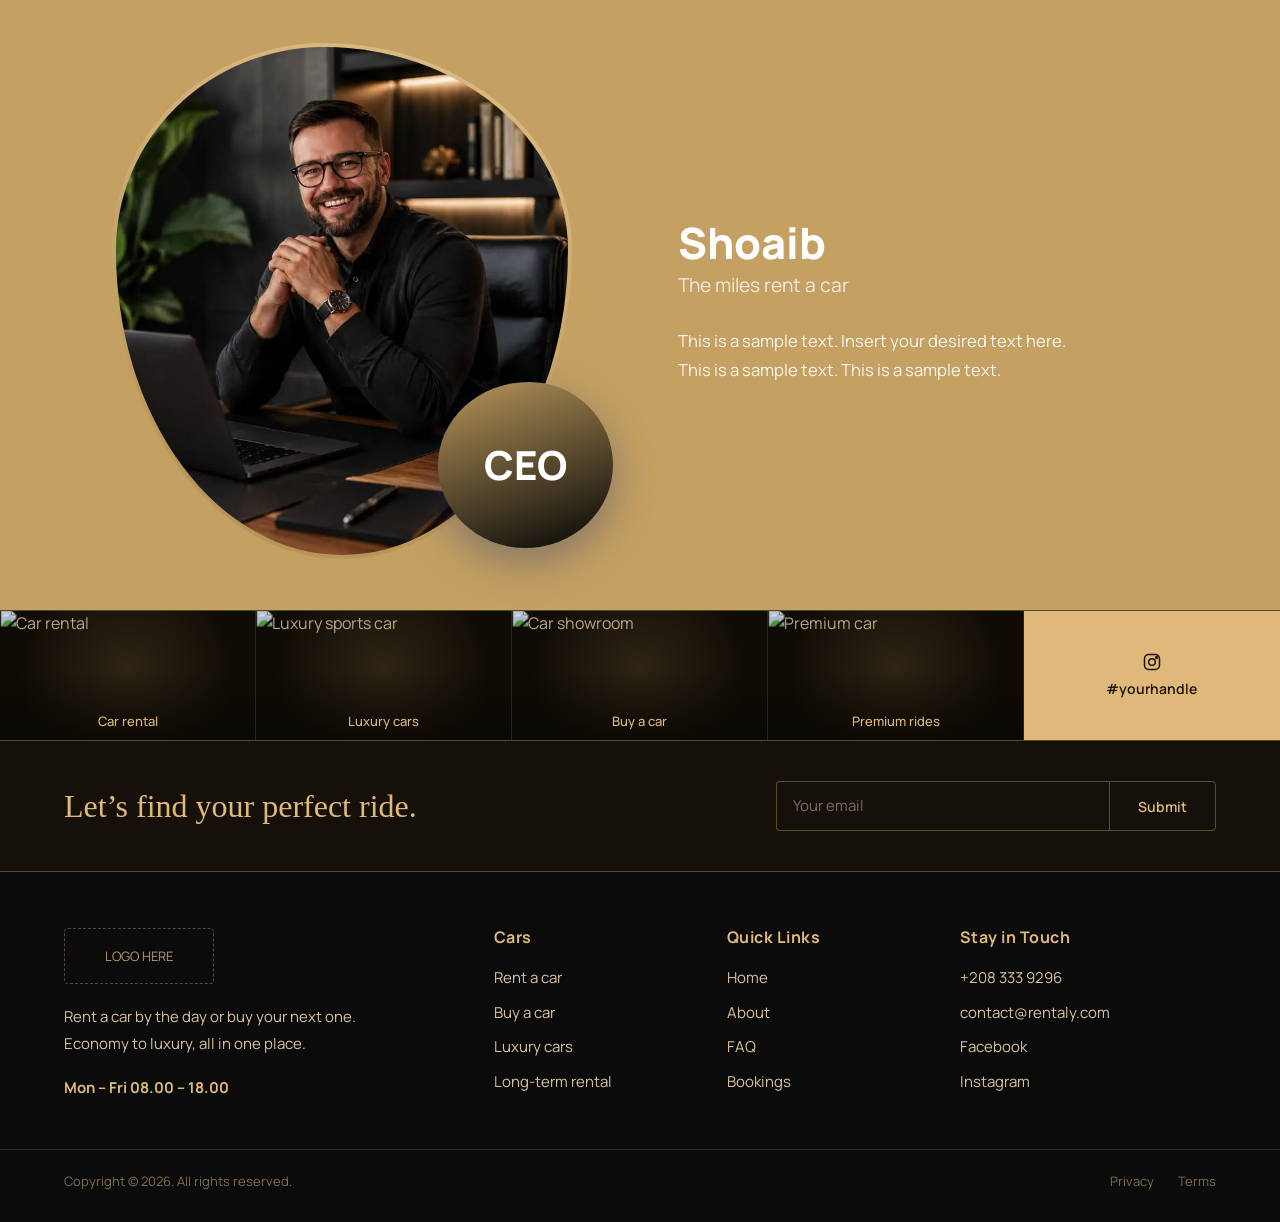
==== commit 9a933372: "frontend ui fixes" ====
--- a/index.html
+++ b/index.html
@@ -61,7 +61,7 @@
         <ul class="rt-topbar__info">
           <li>
             <svg class="rt-ic" aria-hidden="true"><use href="#i-phone"/></svg>
-            <a href="tel:+2083339296">+208 333 9296</a>
+            <a href="tel:+923494969998">+92 349 4969998</a>
           </li>
           <li class="d-none d-md-flex">
             <svg class="rt-ic" aria-hidden="true"><use href="#i-mail"/></svg>
@@ -94,7 +94,7 @@
             <svg class="rt-logo__swoosh" viewBox="0 0 160 46" aria-hidden="true">
               <path d="M4 38C20 20 50 8 95 8c25 0 43 6 55 14-25-6-50-4-70 2C55 31 30 36 4 38z" fill="currentColor"/>
             </svg>
-            <span class="rt-logo__text">rentaly</span>
+            <span class="rt-logo__text">The miles</span>
           </a>
 
           <button class="navbar-toggler rt-toggler" type="button" data-bs-toggle="collapse" data-bs-target="#rtNav" aria-controls="rtNav" aria-expanded="false" aria-label="Toggle navigation">
@@ -1048,7 +1048,7 @@
 <style>
   .wa-float {
     --wa-bg: #faf8f8;                 /* button background */
-    --wa-fg: #d8b97f;                 /* icon + border (gold) */
+    --wa-fg: #d6a64e;                 /* icon + border (gold) */
     --wa-ring: 216, 185, 127;         /* pulse ring color (rgb) */
     --wa-size: 60px;
 
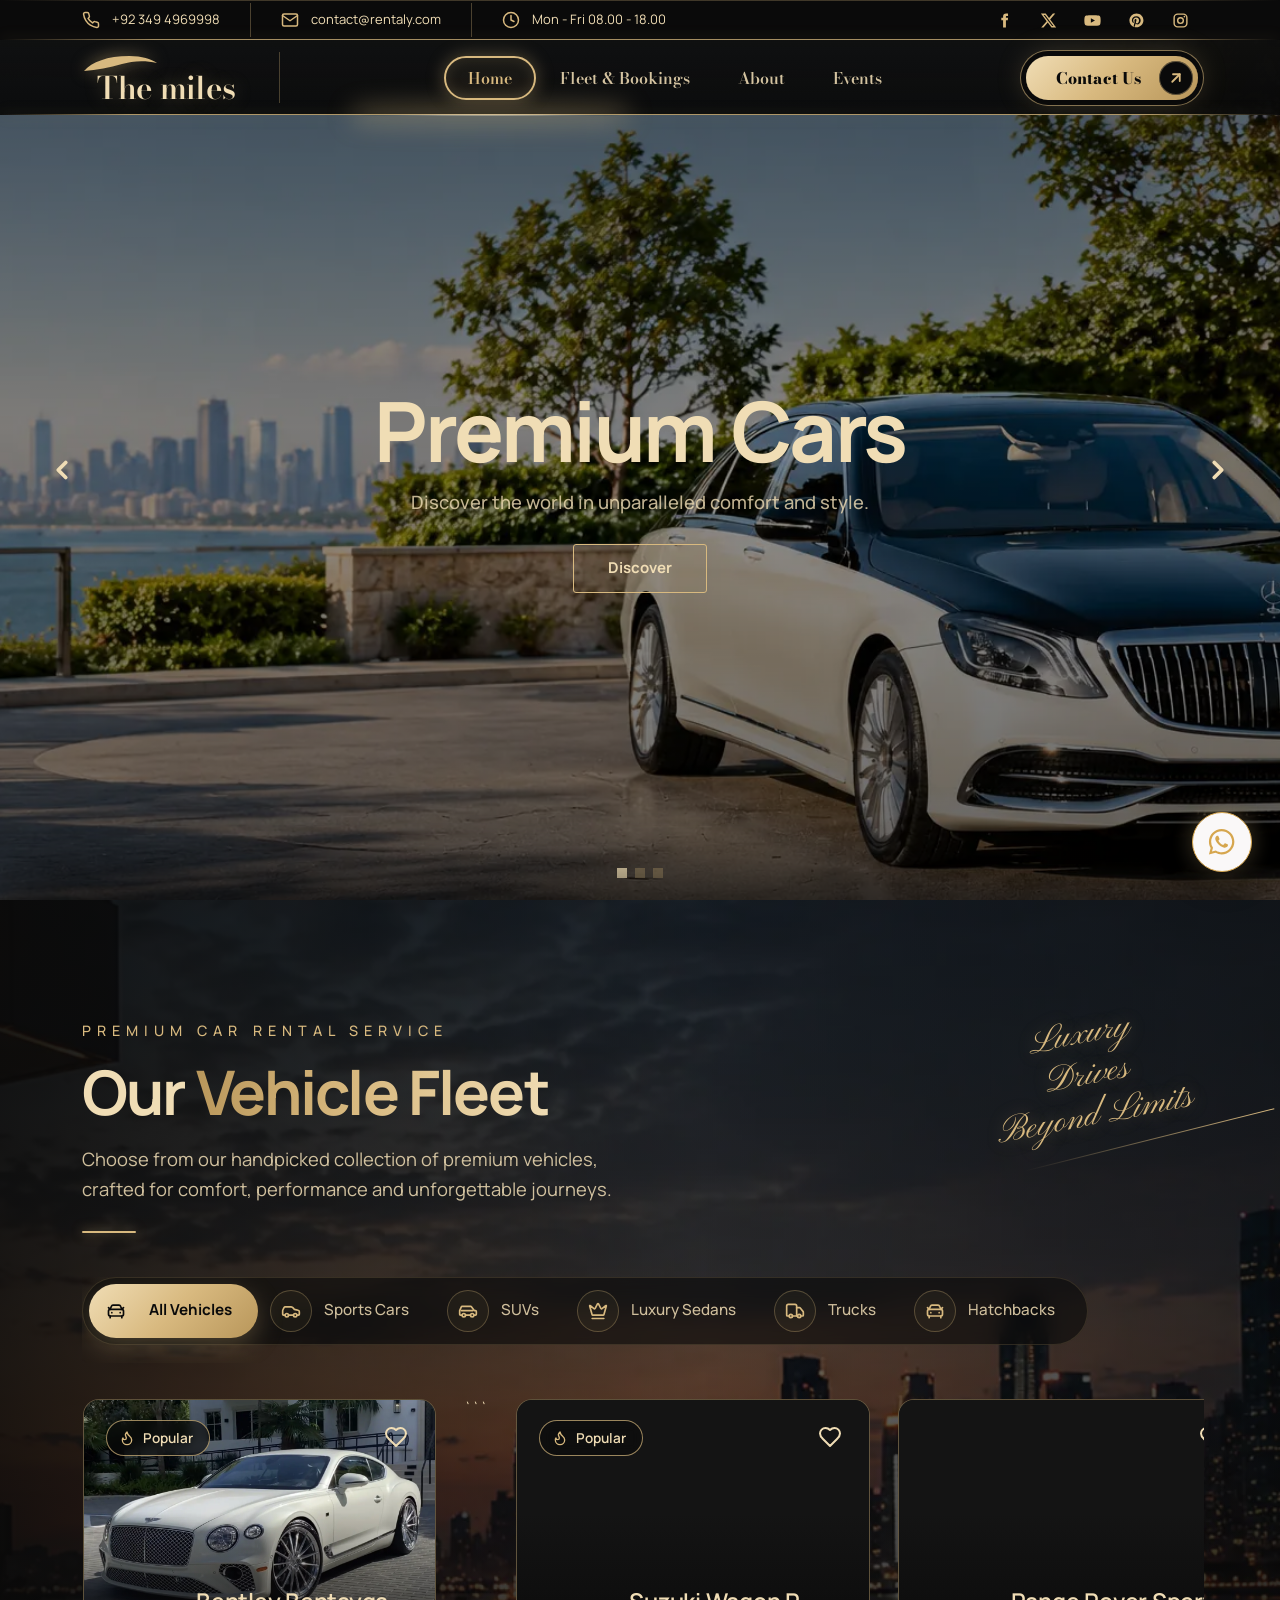
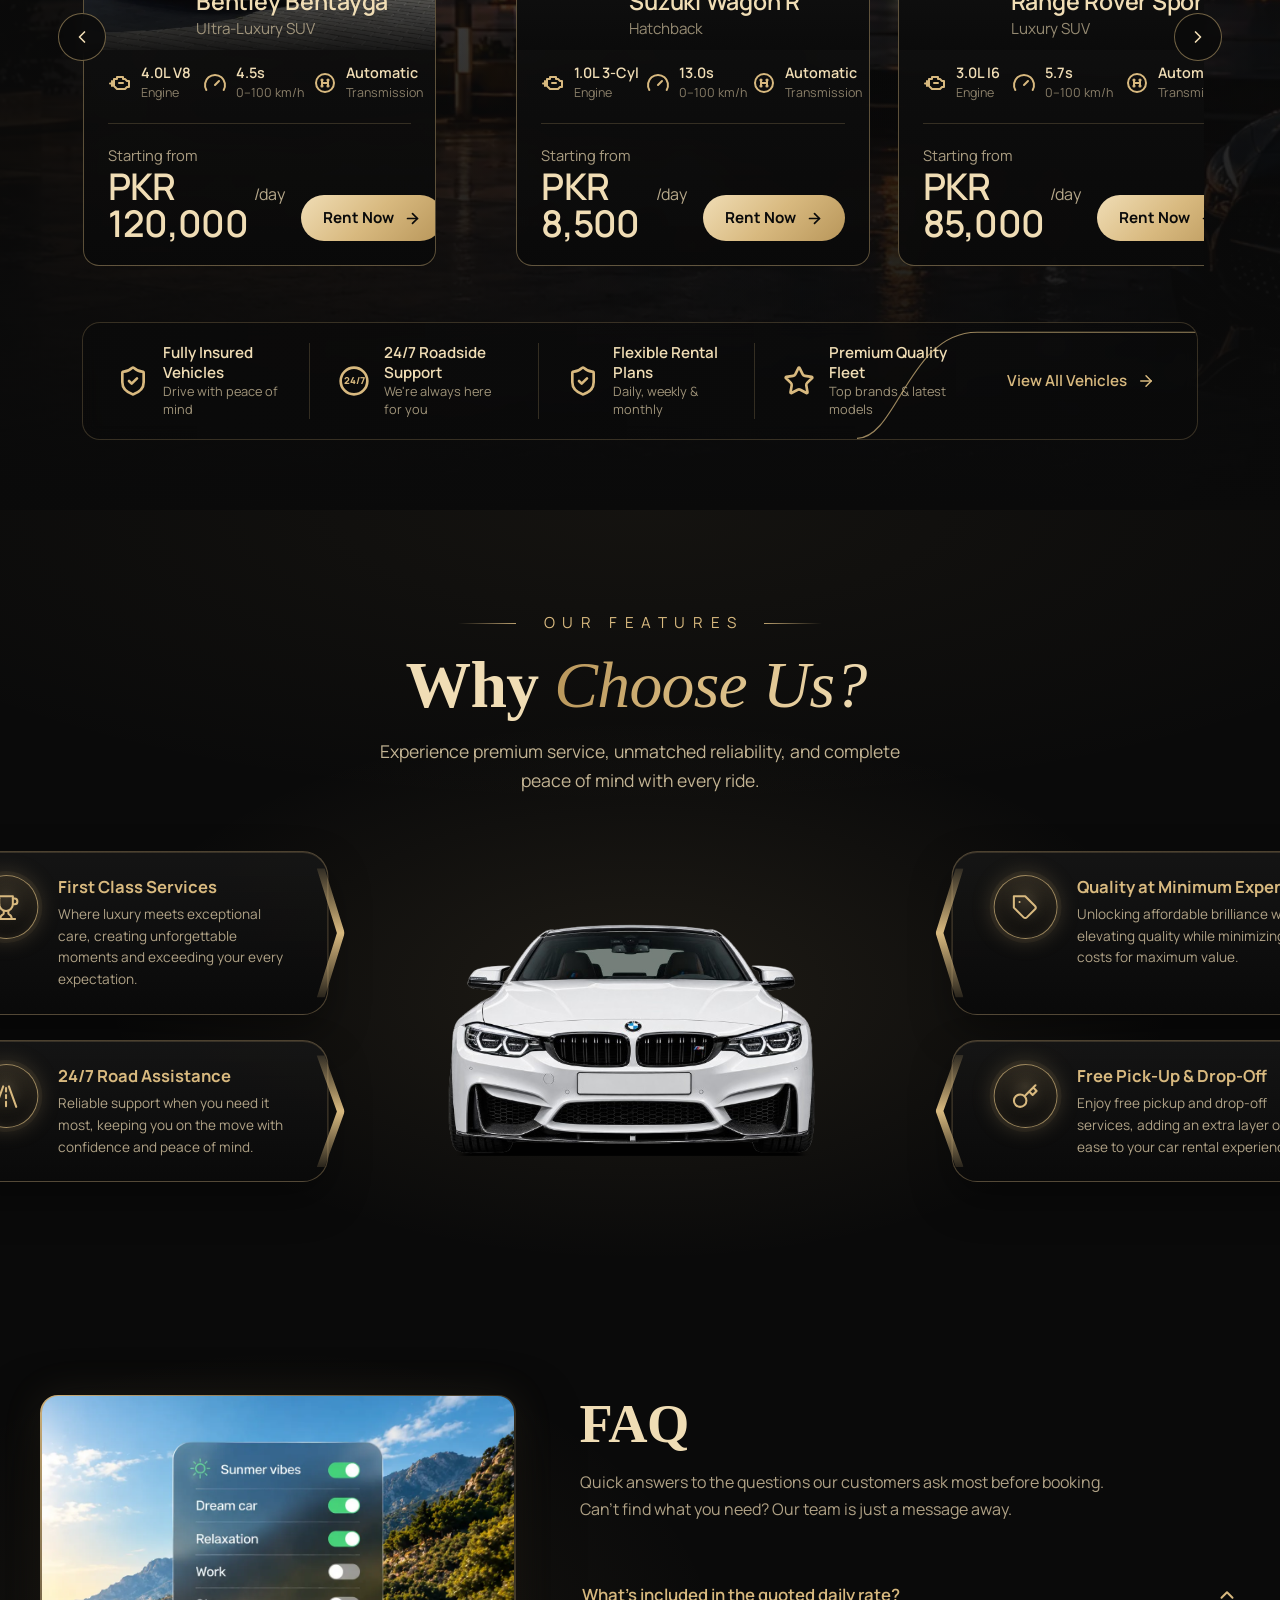
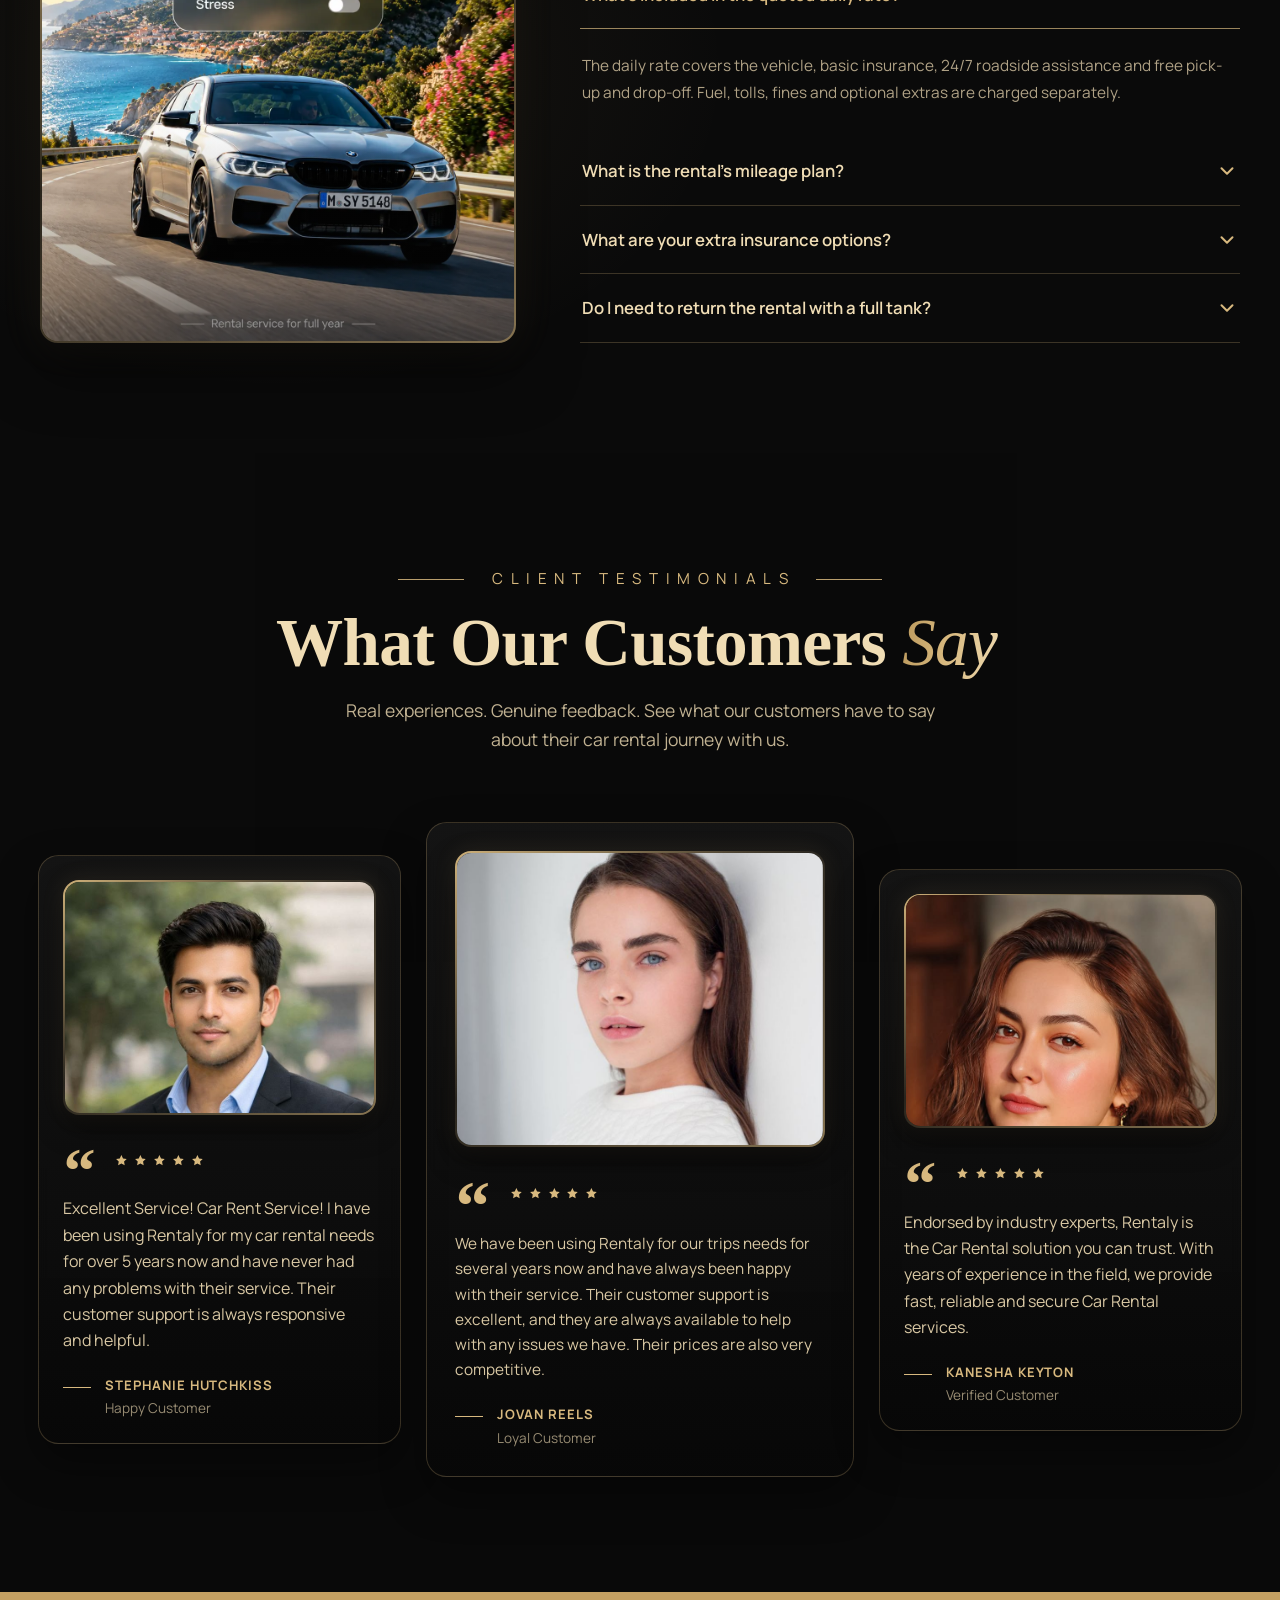
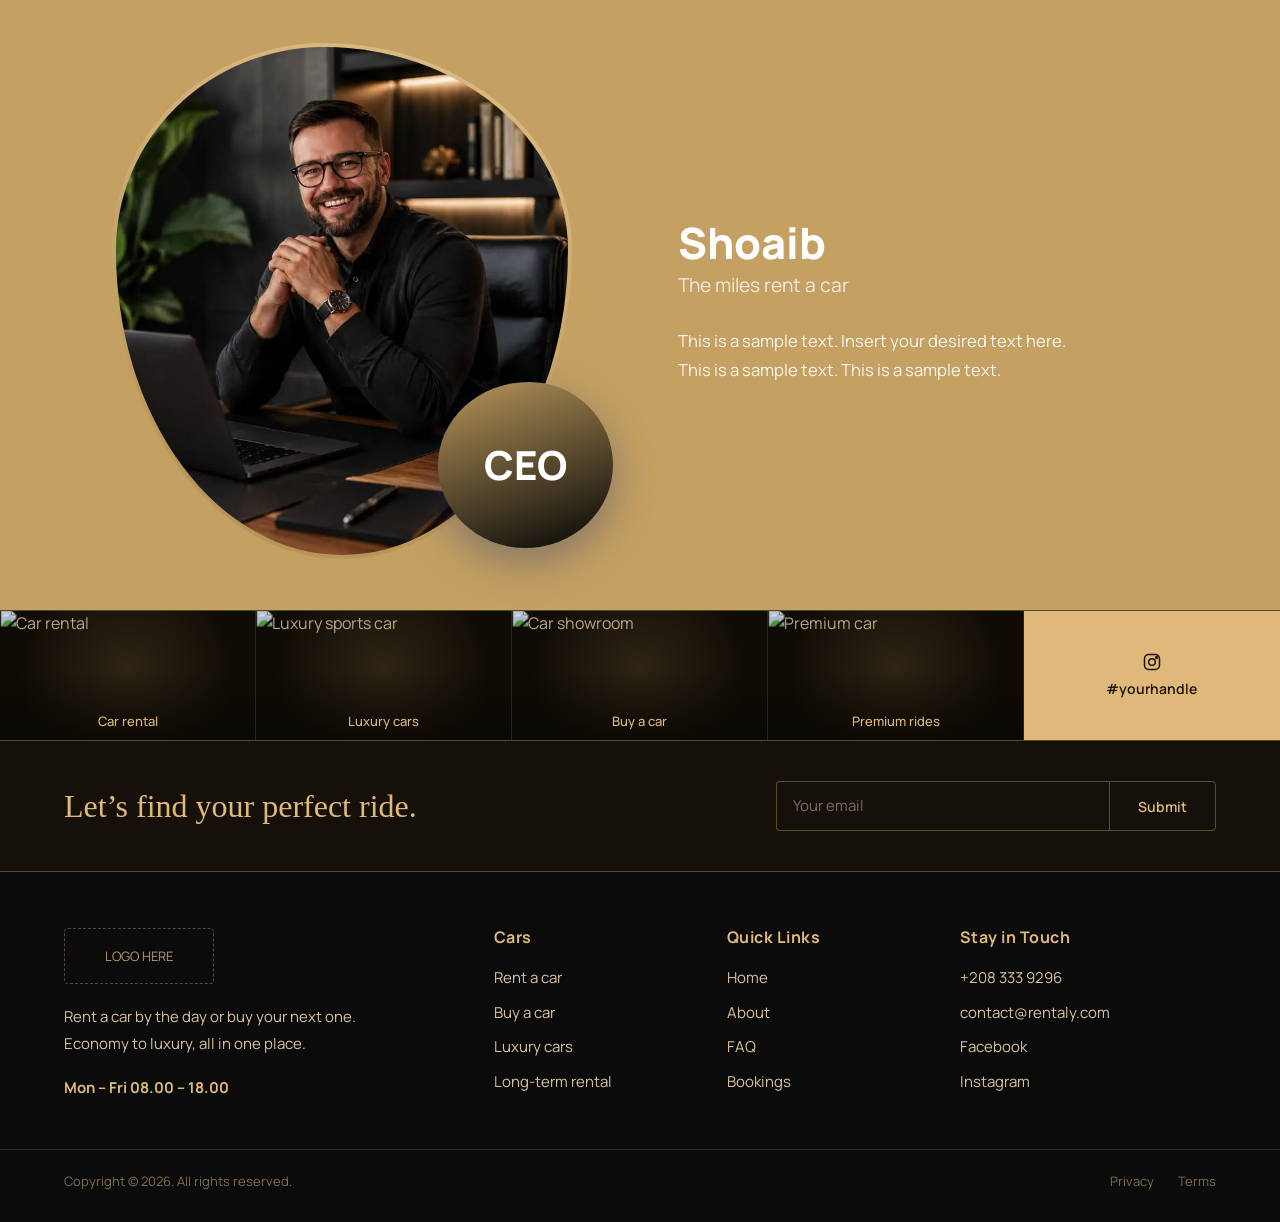
==== commit 0574ad46: "frontend ui fixes" ====
--- a/index.html
+++ b/index.html
@@ -107,11 +107,9 @@
               <span class="rt-nav__pill" aria-hidden="true"></span>
               <ul class="navbar-nav">
                 <li class="nav-item"><a class="nav-link active" aria-current="page" href="index.html">Home</a></li>
+                              <li class="nav-item"><a class="nav-link" href="faq.html">Fleet & Bookings</a></li>
                 <li class="nav-item"><a class="nav-link" href="about.html">About</a></li>
                 <li class="nav-item"><a class="nav-link" href="faq.html">Events</a></li>
-                <li class="nav-item"><a class="nav-link" href="faq.html">Fleet</a></li>
-                <li class="nav-item"><a class="nav-link" href="bookings.html">Gallery</a></li>
-                <li class="nav-item"><a class="nav-link" href="bookings.html">Bookings</a></li>
               
               </ul>
             </div>
--- a/style.css
+++ b/style.css
@@ -338,8 +338,8 @@
   padding: 5px 5px 5px 30px;
   background: linear-gradient(135deg, var(--rt-gold-light) 0%, var(--rt-gold) 48%, var(--rt-gold-deep) 100%);
   color: var(--rt-black);
-  font-size: 18px;
-  font-weight: 600;
+  font-size: 16px;
+  font-weight: 800;
   text-decoration: none;
   white-space: nowrap;
   border-radius: 999px;
@@ -352,8 +352,8 @@
 .rt-btn-contact__icon {
   display: grid;
   place-items: center;
-  width: 42px;
-  height: 42px;
+  width: 34px;
+  height: 34px;
   background: var(--rt-black);
   color: var(--rt-gold);
   font-size: 18px;
@@ -1865,20 +1865,7 @@
   }
 }
 
-    /* =========================================================
-   TESTIMONIALS  (.tm)  -  standalone section
-   Black + Champagne Gold | Manrope (text) + Playfair Display (headings)
-
-   IMAGES:
-   - section background -> <img> inside .tm__bg (HTML me path badlo)
-   - customer photos    -> <img> inside each .tm-card__photo
-
-   KNOBS (neeche .tm ke andar):
-     --tm-bg-dim   : image par kala parda (0 = bilkul nahi, 1 = poora kala). Default .45
-     --tm-bg-pos   : background image ka focus point
-     --tm-bg-fit   : cover (screen bhar deta hai) ya contain (poori image, bina crop, kinaro par kala)
-     --tm-photo-pos: card photo ka focus point (center, center 30% ...)
-   ========================================================= */
+   
 
 .tm {
   --tm-black: var(--rt-black, #0a0a0a);
